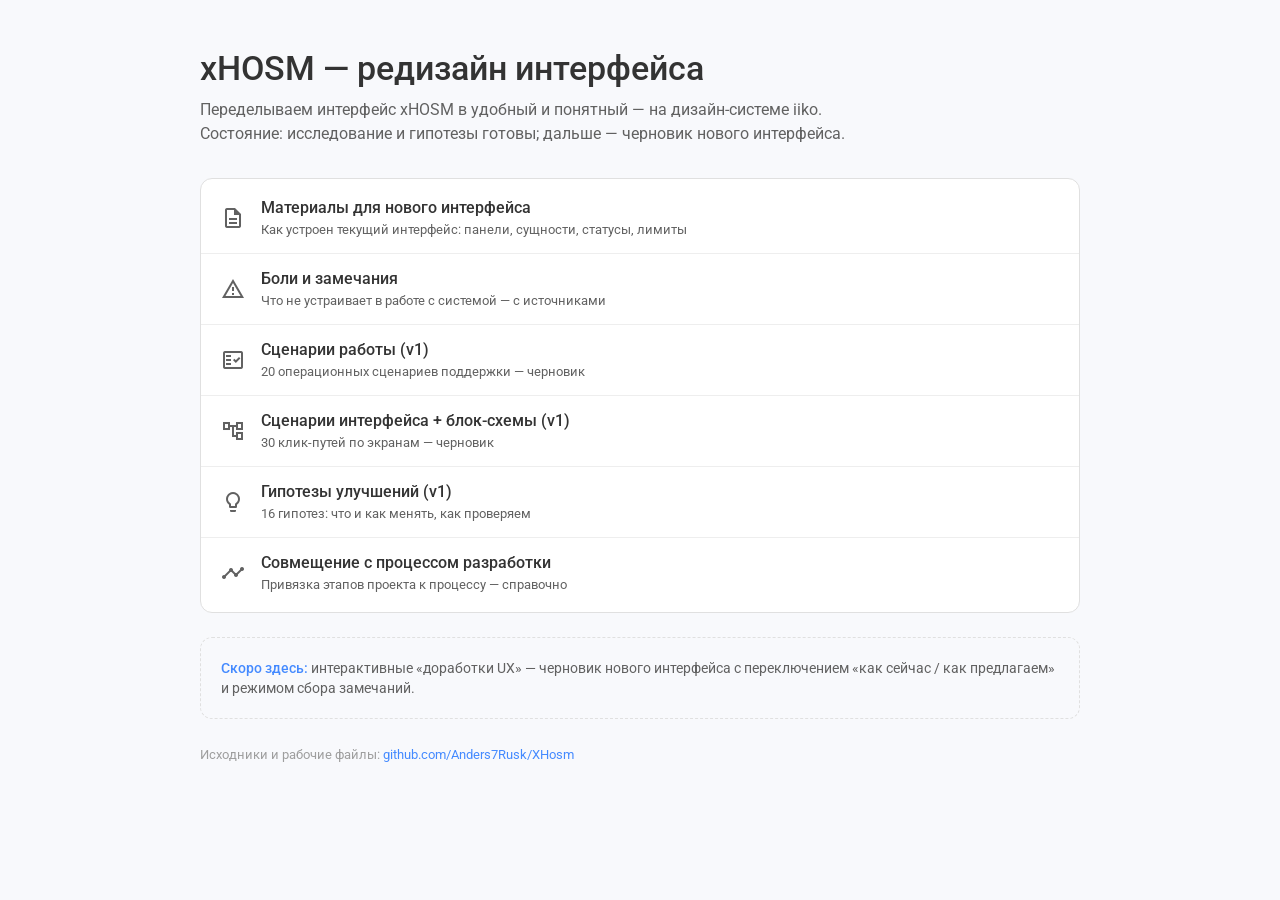
==== index.html @ f1202384 "Добавление: index.html" ====
<!DOCTYPE html>
<html lang="ru">
<head>
<meta charset="UTF-8">
<meta name="viewport" content="width=device-width, initial-scale=1.0">
<title>xHOSM — редизайн интерфейса</title>
<link rel="stylesheet" href="https://anders7rusk.github.io/iiko-ds-web/tokens.css">
<link rel="stylesheet" href="https://anders7rusk.github.io/iiko-ds-web/styles.css">
<link rel="stylesheet" href="https://fonts.googleapis.com/css2?family=Roboto:wght@400;500&display=swap">
<link rel="stylesheet" href="https://fonts.googleapis.com/icon?family=Material+Icons+Outlined">
<style>
  /* страница-витрина: каркас */
  body { margin: 0; background: #F8F9FC; color: #333333; font-family: Roboto, 'Helvetica Neue', Arial, sans-serif; }
  .page { max-width: 880px; margin: 0 auto; padding: 48px 24px 64px; }
  h1 { font-size: 34px; line-height: 40px; font-weight: 500; margin: 0; }
  .lead { font-size: 16px; line-height: 24px; color: #616161; margin: 10px 0 32px; }
  .card { background: #FFFFFF; border: 1px solid #E0E0E0; border-radius: 12px; padding: 4px 0; margin-bottom: 24px; }
  .item { display: flex; align-items: center; gap: 16px; padding: 14px 20px; text-decoration: none; color: inherit; border-bottom: 1px solid #EEEEEE; }
  .item:last-child { border-bottom: none; }
  .item:hover { background: #F8F9FC; }
  .item .material-icons-outlined { color: #616161; flex-shrink: 0; }
  .item__title { font-size: 16px; line-height: 22px; font-weight: 500; }
  .item__sub { font-size: 13px; line-height: 18px; color: #616161; margin-top: 2px; }
  .soon { border: 1px dashed #E0E0E0; border-radius: 12px; padding: 20px; color: #616161; font-size: 14px; line-height: 20px; }
  .soon b { color: #448AFF; font-weight: 500; }
  .foot { margin-top: 28px; font-size: 13px; color: #9E9E9E; }
  .foot a { color: #448AFF; text-decoration: none; }
</style>
</head>
<body>
<div class="page">
  <h1>xHOSM — редизайн интерфейса</h1>
  <p class="lead">Переделываем интерфейс xHOSM в удобный и понятный — на дизайн-системе iiko.<br>
  Состояние: исследование и гипотезы готовы; дальше — черновик нового интерфейса.</p>

  <div class="card">
    <a class="item" href="xHOSM_материалы_для_нового_интерфейса.pdf">
      <span class="material-icons-outlined">description</span>
      <span><div class="item__title">Материалы для нового интерфейса</div>
      <div class="item__sub">Как устроен текущий интерфейс: панели, сущности, статусы, лимиты</div></span>
    </a>
    <a class="item" href="xHOSM_боли_и_замечания.pdf">
      <span class="material-icons-outlined">report_problem</span>
      <span><div class="item__title">Боли и замечания</div>
      <div class="item__sub">Что не устраивает в работе с системой — с источниками</div></span>
    </a>
    <a class="item" href="xHOSM_сценарии_работы_v1.pdf">
      <span class="material-icons-outlined">fact_check</span>
      <span><div class="item__title">Сценарии работы (v1)</div>
      <div class="item__sub">20 операционных сценариев поддержки — черновик</div></span>
    </a>
    <a class="item" href="xHOSM_сценарии_интерфейса_v1.pdf">
      <span class="material-icons-outlined">account_tree</span>
      <span><div class="item__title">Сценарии интерфейса + блок-схемы (v1)</div>
      <div class="item__sub">30 клик-путей по экранам — черновик</div></span>
    </a>
    <a class="item" href="xHOSM_гипотезы_улучшений_v1.pdf">
      <span class="material-icons-outlined">lightbulb</span>
      <span><div class="item__title">Гипотезы улучшений (v1)</div>
      <div class="item__sub">16 гипотез: что и как менять, как проверяем</div></span>
    </a>
    <a class="item" href="xHOSM_совмещение_с_процессом_v1.pdf">
      <span class="material-icons-outlined">timeline</span>
      <span><div class="item__title">Совмещение с процессом разработки</div>
      <div class="item__sub">Привязка этапов проекта к процессу — справочно</div></span>
    </a>
  </div>

  <div class="soon">
    <b>Скоро здесь:</b> интерактивные «доработки UX» — черновик нового интерфейса
    с переключением «как сейчас / как предлагаем» и режимом сбора замечаний.
  </div>

  <div class="foot">Исходники и рабочие файлы: <a href="https://github.com/Anders7Rusk/XHosm">github.com/Anders7Rusk/XHosm</a></div>
</div>
</body>
</html>
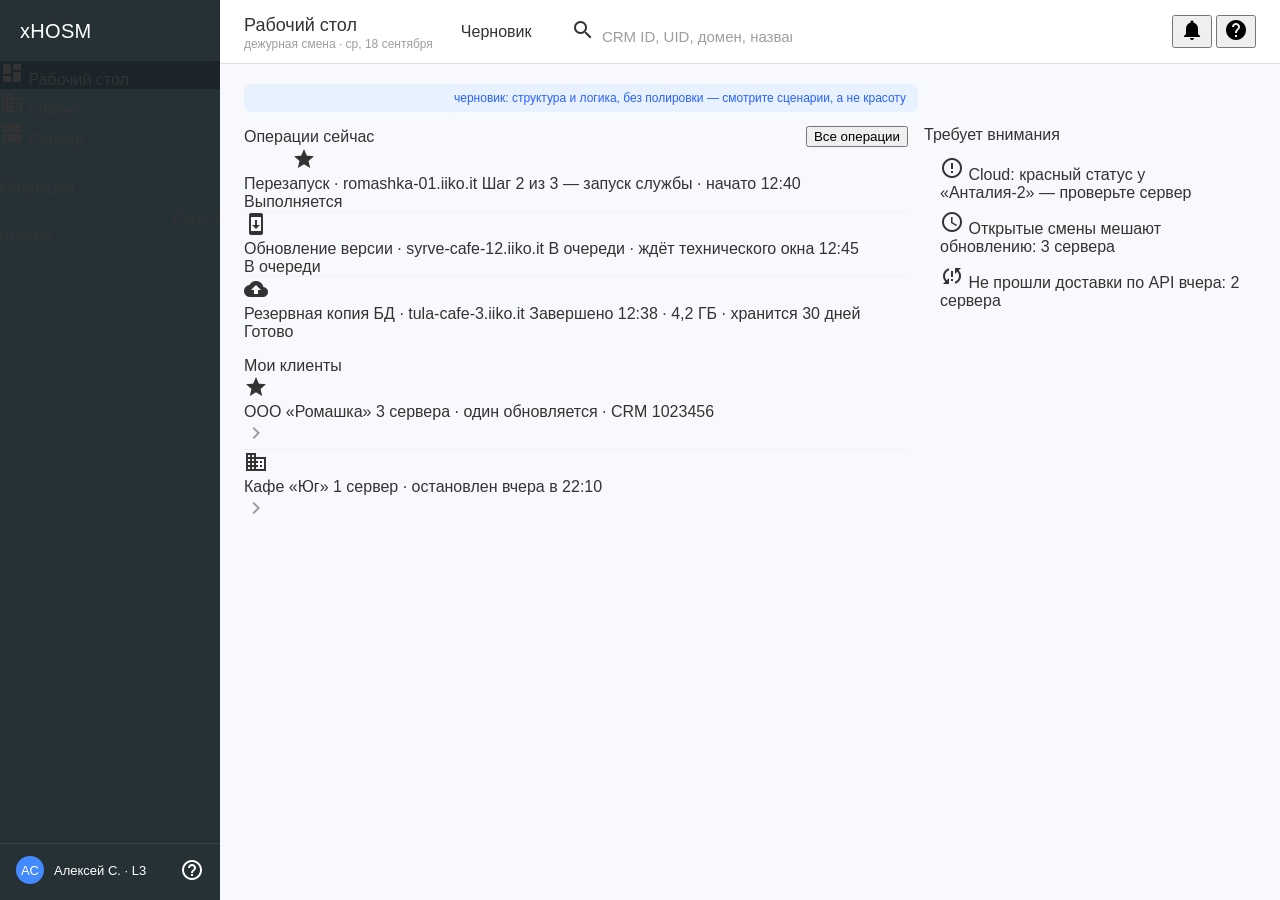
==== commit c58dedbc: "Обновление: index.html" ====
--- a/index.html
+++ b/index.html
@@ -3,75 +3,622 @@
 <head>
 <meta charset="UTF-8">
 <meta name="viewport" content="width=device-width, initial-scale=1.0">
-<title>xHOSM — редизайн интерфейса</title>
-<link rel="stylesheet" href="https://anders7rusk.github.io/iiko-ds-web/tokens.css">
-<link rel="stylesheet" href="https://anders7rusk.github.io/iiko-ds-web/styles.css">
-<link rel="stylesheet" href="https://fonts.googleapis.com/css2?family=Roboto:wght@400;500&display=swap">
+<title>xHOSM — новый интерфейс (черновик)</title>
+<!--
+  ЧЕРНОВИК НОВОГО ИНТЕРФЕЙСА xHOSM — структура «Клиент и сервер».
+  Интерфейс собирается только из компонентов ДС (классы ds-*, токены --ds-*).
+  Подключение ДС — ОТНОСИТЕЛЬНЫЙ путь ../iiko-ds-web/ (ДС из организации):
+  файл должен лежать рядом с клоном iiko-ds-web (например, в общей папке DS
+  рядом с iiko-ds-web, iiko-ds-mobile, iiko-ds-prototypes).
+  Свои классы — только обвязка раскладки (rail/topbar/grid/DLG).
+
+  Что внутри (черновик, без полировки):
+  1. Рабочий стол смены: очередь операций + «требует внимания» + мои клиенты
+  2. Карточка клиента: лицензии, серверы, последние операции
+  3. Карточка сервера: доказательный статус, метрики, вкладки, диалог «Перезапуск»
+-->
+<link rel="stylesheet" href="../iiko-ds-web/font.css">
+<link rel="stylesheet" href="../iiko-ds-web/tokens.css">
+<link rel="stylesheet" href="../iiko-ds-web/styles.css">
+<link rel="stylesheet" href="../iiko-ds-web/components/index.css">
+<link rel="stylesheet" href="https://fonts.googleapis.com/icon?family=Material+Icons">
 <link rel="stylesheet" href="https://fonts.googleapis.com/icon?family=Material+Icons+Outlined">
 <style>
-  /* страница-витрина: каркас */
-  body { margin: 0; background: #F8F9FC; color: #333333; font-family: Roboto, 'Helvetica Neue', Arial, sans-serif; }
-  .page { max-width: 880px; margin: 0 auto; padding: 48px 24px 64px; }
-  h1 { font-size: 34px; line-height: 40px; font-weight: 500; margin: 0; }
-  .lead { font-size: 16px; line-height: 24px; color: #616161; margin: 10px 0 32px; }
-  .card { background: #FFFFFF; border: 1px solid #E0E0E0; border-radius: 12px; padding: 4px 0; margin-bottom: 24px; }
-  .item { display: flex; align-items: center; gap: 16px; padding: 14px 20px; text-decoration: none; color: inherit; border-bottom: 1px solid #EEEEEE; }
-  .item:last-child { border-bottom: none; }
-  .item:hover { background: #F8F9FC; }
-  .item .material-icons-outlined { color: #616161; flex-shrink: 0; }
-  .item__title { font-size: 16px; line-height: 22px; font-weight: 500; }
-  .item__sub { font-size: 13px; line-height: 18px; color: #616161; margin-top: 2px; }
-  .soon { border: 1px dashed #E0E0E0; border-radius: 12px; padding: 20px; color: #616161; font-size: 14px; line-height: 20px; }
-  .soon b { color: #448AFF; font-weight: 500; }
-  .foot { margin-top: 28px; font-size: 13px; color: #9E9E9E; }
-  .foot a { color: #448AFF; text-decoration: none; }
+/* ===== обвязка раскладки (не компоненты) ===== */
+* { box-sizing: border-box; }
+body { margin: 0; background: #F8F9FC; color: #333333; font-family: Roboto, 'Helvetica Neue', Arial, sans-serif; }
+.app { display: flex; min-height: 100vh; }
+
+/* рельса навигации */
+.rail { width: 220px; flex-shrink: 0; background: #263136; display: flex; flex-direction: column; padding: 12px 0 16px; }
+.rail__brand { color: #FFFFFF; font-size: 20px; font-weight: 500; padding: 8px 20px 18px; letter-spacing: .3px; }
+.rail__items { display: flex; flex-direction: column; gap: 2px; }
+.rail .ds-sidenav-control { cursor: pointer; }
+.rail .ds-sidenav-control--expanded { background: transparent; }
+.rail__item--active.ds-sidenav-control--expanded { background: #1B2429; }
+.rail__bottom { margin-top: auto; padding: 12px 16px 0; border-top: 1px solid #3A464C; display: flex; align-items: center; gap: 10px; color: #FFFFFF; font-size: 13px; }
+.rail__avatar { width: 28px; height: 28px; border-radius: 50%; background: #448AFF; color: #FFF; display: flex; align-items: center; justify-content: center; font-size: 13px; }
+
+/* верхняя панель */
+.main { flex: 1; min-width: 0; display: flex; flex-direction: column; }
+.topbar { height: 64px; background: #FFFFFF; border-bottom: 1px solid #E0E0E0; display: flex; align-items: center; gap: 16px; padding: 0 24px; }
+.topbar__title { font-size: 18px; font-weight: 500; line-height: 24px; }
+.topbar__sub { font-size: 12px; color: #9E9E9E; }
+.topbar__search { flex: 1; max-width: 520px; margin-left: 24px; }
+.topbar__search .ds-search { width: 100%; }
+.topbar__search input { border: none; outline: none; background: transparent; flex: 1; font: inherit; font-size: 15px; color: #333333; }
+.topbar__search input::placeholder { color: #9E9E9E; }
+.topbar__right { margin-left: auto; display: flex; align-items: center; gap: 4px; }
+.chip-draft { margin-left: 12px; }
+
+/* контент */
+.content { padding: 20px 24px 40px; max-width: 1280px; width: 100%; }
+.view { display: none; }
+.view--active { display: block; }
+.grid-2 { display: grid; grid-template-columns: 2fr 1fr; gap: 16px; align-items: start; }
+.grid-2b { display: grid; grid-template-columns: 1fr 1fr; gap: 16px; align-items: start; }
+.col { display: flex; flex-direction: column; gap: 16px; }
+
+/* шапка экрана */
+.head { display: flex; align-items: flex-start; gap: 12px; margin-bottom: 16px; }
+.head__titles { display: flex; flex-direction: column; gap: 2px; }
+.head h1 { margin: 0; font-size: 24px; line-height: 30px; font-weight: 500; display: flex; align-items: center; gap: 10px; }
+.head__sub { font-size: 13px; color: #616161; }
+.head__actions { margin-left: auto; }
+
+/* карточки-списки */
+.stack { display: flex; flex-direction: column; }
+.stack .ds-list-item { border-bottom: 1px solid #F0F1F5; }
+.stack .ds-list-item:last-child { border-bottom: none; }
+.ds-list-item { cursor: default; }
+.ds-list-item--link { cursor: pointer; }
+
+/* мини-сетка параметров */
+.kv { display: grid; grid-template-columns: 160px 1fr auto; gap: 8px 12px; padding: 4px 16px 12px; align-items: center; font-size: 14px; }
+.kv__k { color: #616161; }
+.kv__v { color: #333333; font-weight: 500; }
+.kv__v--mono { font-family: 'Roboto Mono', Consolas, monospace; font-weight: 400; letter-spacing: .3px; }
+
+/* таблица серверов */
+.tbl { width: 100%; }
+.tbl .ds-table-header-row, .tbl .ds-table-content-row { display: flex; align-items: center; }
+.tbl .ds-table-header-cell, .tbl .ds-table-content-cell { padding: 10px 8px; font-size: 13px; }
+.c-domain { flex: 2.2; } .c-status { flex: 1.3; } .c-ver { flex: 1.1; } .c-mem { flex: .8; } .c-act { flex: .9; text-align: right; }
+.row-link { cursor: pointer; }
+.row-link:hover .ds-table-content-cell { background: #F8F9FC; }
+
+/* метрики */
+.metrics { display: grid; grid-template-columns: repeat(3, 1fr); gap: 12px; margin: 16px 0; }
+.metric { background: #FFFFFF; border: 1px solid #E0E0E0; border-radius: 12px; padding: 12px 16px; }
+.metric__label { font-size: 12px; color: #616161; margin-bottom: 4px; }
+.metric__value { font-size: 18px; font-weight: 500; }
+.metric__hint { font-size: 12px; color: #9E9E9E; margin-top: 2px; }
+
+/* статус-строка (доказательный статус) */
+.proof { display: flex; align-items: center; gap: 10px; padding: 4px 16px 0; }
+.proof__path { font-size: 13px; color: #616161; }
+.proof__history { padding: 8px 16px 12px; font-size: 12px; color: #9E9E9E; }
+
+/* вкладки-контент */
+.tabs-body { padding: 4px 0 0; }
+.tabs-body > div { display: none; }
+.tabs-body > .tab-on { display: block; }
+
+/* быстрые действия */
+.quick { display: flex; gap: 8px; flex-wrap: wrap; padding: 12px 16px 16px; }
+
+/* логи */
+.logs { background: #1B2429; border-radius: 8px; padding: 12px 16px; font-family: 'Roboto Mono', Consolas, monospace; font-size: 12px; line-height: 20px; color: #C9D3DA; margin: 0 16px 12px; }
+.logs .err { color: #FF8A80; }
+.logs .warn { color: #FFD180; }
+.logs-search { padding: 12px 16px 8px; }
+.logs-search .ds-search { width: 320px; }
+
+/* диалог */
+.dlg-wrap { position: fixed; inset: 0; display: none; align-items: center; justify-content: center; background: rgba(33,33,33,.4); z-index: 50; }
+.dlg-wrap--open { display: flex; }
+.dlg { width: 560px; background: #FFFFFF; border-radius: 12px; box-shadow: 0 8px 32px rgba(0,0,0,.24); overflow: hidden; }
+.dlg .ds-dialog-header { padding: 20px 24px 8px; }
+.dlg .ds-dialog-header h2 { margin: 0; font-size: 18px; font-weight: 500; }
+.dlg .ds-dialog-content { padding: 8px 24px 16px; font-size: 14px; color: #333333; }
+.dlg .ds-dialog-footer { padding: 12px 24px 20px; display: flex; justify-content: flex-end; }
+.dlg__stepper { margin: 14px 0 10px; }
+.dlg__note { font-size: 13px; color: #616161; margin-top: 10px; }
+
+/* снекбар */
+.snack-wrap { position: fixed; left: 50%; bottom: 28px; transform: translateX(-50%); z-index: 60; display: none; }
+.snack-wrap--visible { display: block; }
+
+/* черновая пометка на экранах */
+.draft-band { background: #E8F1FF; color: #2962FF; border-radius: 8px; font-size: 12px; padding: 6px 12px; display: inline-flex; align-items: center; gap: 6px; margin-bottom: 14px; }
 </style>
 </head>
 <body>
-<div class="page">
-  <h1>xHOSM — редизайн интерфейса</h1>
-  <p class="lead">Переделываем интерфейс xHOSM в удобный и понятный — на дизайн-системе iiko.<br>
-  Состояние: исследование и гипотезы готовы; дальше — черновик нового интерфейса.</p>
-
-  <div class="card">
-    <a class="item" href="xHOSM_материалы_для_нового_интерфейса.pdf">
-      <span class="material-icons-outlined">description</span>
-      <span><div class="item__title">Материалы для нового интерфейса</div>
-      <div class="item__sub">Как устроен текущий интерфейс: панели, сущности, статусы, лимиты</div></span>
-    </a>
-    <a class="item" href="xHOSM_боли_и_замечания.pdf">
-      <span class="material-icons-outlined">report_problem</span>
-      <span><div class="item__title">Боли и замечания</div>
-      <div class="item__sub">Что не устраивает в работе с системой — с источниками</div></span>
-    </a>
-    <a class="item" href="xHOSM_сценарии_работы_v1.pdf">
-      <span class="material-icons-outlined">fact_check</span>
-      <span><div class="item__title">Сценарии работы (v1)</div>
-      <div class="item__sub">20 операционных сценариев поддержки — черновик</div></span>
-    </a>
-    <a class="item" href="xHOSM_сценарии_интерфейса_v1.pdf">
-      <span class="material-icons-outlined">account_tree</span>
-      <span><div class="item__title">Сценарии интерфейса + блок-схемы (v1)</div>
-      <div class="item__sub">30 клик-путей по экранам — черновик</div></span>
-    </a>
-    <a class="item" href="xHOSM_гипотезы_улучшений_v1.pdf">
-      <span class="material-icons-outlined">lightbulb</span>
-      <span><div class="item__title">Гипотезы улучшений (v1)</div>
-      <div class="item__sub">16 гипотез: что и как менять, как проверяем</div></span>
-    </a>
-    <a class="item" href="xHOSM_совмещение_с_процессом_v1.pdf">
-      <span class="material-icons-outlined">timeline</span>
-      <span><div class="item__title">Совмещение с процессом разработки</div>
-      <div class="item__sub">Привязка этапов проекта к процессу — справочно</div></span>
-    </a>
+<div class="app">
+
+  <!-- ============ РЕЛЬСА ============ -->
+  <nav class="rail" aria-label="Разделы">
+    <div class="rail__brand">xHOSM</div>
+    <div class="rail__items">
+      <div class="ds-sidenav-control ds-sidenav-control--expanded rail__item rail__item--active js-nav" data-view="desk">
+        <span class="ds-sidenav-control__icon material-icons" aria-hidden="true">dashboard</span>
+        <span class="ds-sidenav-control__label">Рабочий стол</span>
+      </div>
+      <div class="ds-sidenav-control ds-sidenav-control--expanded rail__item" data-view="client">
+        <span class="ds-sidenav-control__icon material-icons" aria-hidden="true">business</span>
+        <span class="ds-sidenav-control__label">Клиент</span>
+      </div>
+      <div class="ds-sidenav-control ds-sidenav-control--expanded rail__item" data-view="server">
+        <span class="ds-sidenav-control__icon material-icons" aria-hidden="true">dns</span>
+        <span class="ds-sidenav-control__label">Сервер</span>
+      </div>
+      <div class="ds-sidenav-control ds-sidenav-control--expanded rail__item">
+        <span class="ds-sidenav-control__icon material-icons" aria-hidden="true">pending_actions</span>
+        <span class="ds-sidenav-control__label">Операции</span>
+      </div>
+      <div class="ds-sidenav-control ds-sidenav-control--expanded rail__item">
+        <span class="ds-sidenav-control__icon material-icons" aria-hidden="true">article</span>
+        <span class="ds-sidenav-control__label">Логи и отчёты</span>
+      </div>
+    </div>
+    <div class="rail__bottom">
+      <span class="rail__avatar">АС</span>
+      <span>Алексей С. · L3</span>
+      <span class="material-icons" style="margin-left:auto" aria-hidden="true">help_outline</span>
+    </div>
+  </nav>
+
+  <div class="main">
+    <!-- ============ ВЕРХНЯЯ ПАНЕЛЬ ============ -->
+    <header class="topbar">
+      <div>
+        <div class="topbar__title" id="pageTitle">Рабочий стол</div>
+        <div class="topbar__sub" id="pageSub">дежурная смена · ср, 18 сентября</div>
+      </div>
+      <span class="ds-status ds-status--accent ds-status--text chip-draft"><span class="ds-status__label">Черновик</span></span>
+      <div class="topbar__search">
+        <div class="ds-search">
+          <span class="ds-search__icon material-icons" aria-hidden="true">search</span>
+          <input type="text" placeholder="CRM ID, UID, домен, название клиента…" aria-label="Поиск по всему">
+        </div>
+      </div>
+      <div class="topbar__right">
+        <button class="ds-btn-icon ds-btn-icon--m ds-btn-icon--neutral ds-btn-icon--text" type="button" aria-label="Уведомления">
+          <span class="ds-btn-icon__icon material-icons" aria-hidden="true">notifications</span>
+        </button>
+        <button class="ds-btn-icon ds-btn-icon--m ds-btn-icon--neutral ds-btn-icon--text" type="button" aria-label="Справка">
+          <span class="ds-btn-icon__icon material-icons" aria-hidden="true">help</span>
+        </button>
+      </div>
+    </header>
+
+    <div class="content">
+
+      <!-- ================== ВИД 1: РАБОЧИЙ СТОЛ ================== -->
+      <section class="view view--active" id="view-desk">
+        <span class="draft-band"><span class="material-icons" style="font-size:16px" aria-hidden="true">construction</span> черновик: структура и логика, без полировки — смотрите сценарии, а не красоту</span>
+        <div class="grid-2">
+          <div class="col">
+            <div class="ds-card ds-card--outlined">
+              <div class="ds-card__header" style="display:flex;align-items:center">
+                <span class="ds-card__title" style="flex:1">Операции сейчас</span>
+                <button class="ds-btn ds-btn--s ds-btn--neutral ds-btn--text" type="button"><span class="ds-btn__label">Все операции</span></button>
+              </div>
+              <div class="ds-card__divider"></div>
+              <div class="ds-card__content stack" style="padding:0">
+                <div class="ds-list-item">
+                  <span class="ds-list-item__icon material-icons" aria-hidden="true">restart_alt</span>
+                  <div class="ds-list-item__content" style="flex:1">
+                    <span class="ds-list-item__label">Перезапуск · romashka-01.iiko.it</span>
+                    <span class="ds-list-item__label-down">Шаг 2 из 3 — запуск службы · начато 12:40</span>
+                  </div>
+                  <span class="ds-list-item__element-right"><span class="ds-status ds-status--warning ds-status--filled"><span class="ds-status__label">Выполняется</span></span></span>
+                </div>
+                <div class="ds-list-item">
+                  <span class="ds-list-item__icon material-icons" aria-hidden="true">system_update</span>
+                  <div class="ds-list-item__content" style="flex:1">
+                    <span class="ds-list-item__label">Обновление версии · syrve-cafe-12.iiko.it</span>
+                    <span class="ds-list-item__label-down">В очереди · ждёт технического окна 12:45</span>
+                  </div>
+                  <span class="ds-list-item__element-right"><span class="ds-status ds-status--neutral ds-status--filled"><span class="ds-status__label">В очереди</span></span></span>
+                </div>
+                <div class="ds-list-item">
+                  <span class="ds-list-item__icon material-icons" aria-hidden="true">backup</span>
+                  <div class="ds-list-item__content" style="flex:1">
+                    <span class="ds-list-item__label">Резервная копия БД · tula-cafe-3.iiko.it</span>
+                    <span class="ds-list-item__label-down">Завершено 12:38 · 4,2 ГБ · хранится 30 дней</span>
+                  </div>
+                  <span class="ds-list-item__element-right"><span class="ds-status ds-status--positive ds-status--filled"><span class="ds-status__label">Готово</span></span></span>
+                </div>
+              </div>
+            </div>
+
+            <div class="ds-card ds-card--outlined">
+              <div class="ds-card__header"><span class="ds-card__title">Мои клиенты</span></div>
+              <div class="ds-card__divider"></div>
+              <div class="ds-card__content stack" style="padding:0">
+                <div class="ds-list-item ds-list-item--link js-nav" data-view="client">
+                  <span class="ds-list-item__icon material-icons" aria-hidden="true">star</span>
+                  <div class="ds-list-item__content" style="flex:1">
+                    <span class="ds-list-item__label">ООО «Ромашка»</span>
+                    <span class="ds-list-item__label-down">3 сервера · один обновляется · CRM 1023456</span>
+                  </div>
+                  <span class="ds-list-item__element-right material-icons" aria-hidden="true" style="color:#9E9E9E">chevron_right</span>
+                </div>
+                <div class="ds-list-item ds-list-item--link">
+                  <span class="ds-list-item__icon material-icons" aria-hidden="true">business</span>
+                  <div class="ds-list-item__content" style="flex:1">
+                    <span class="ds-list-item__label">Кафе «Юг»</span>
+                    <span class="ds-list-item__label-down">1 сервер · остановлен вчера в 22:10</span>
+                  </div>
+                  <span class="ds-list-item__element-right material-icons" aria-hidden="true" style="color:#9E9E9E">chevron_right</span>
+                </div>
+              </div>
+            </div>
+          </div>
+
+          <div class="col">
+            <div class="ds-card ds-card--outlined">
+              <div class="ds-card__header"><span class="ds-card__title">Требует внимания</span></div>
+              <div class="ds-card__content" style="padding:12px 16px;display:flex;flex-direction:column;gap:8px">
+                <div class="ds-banner ds-banner--negative ds-banner--horizontal">
+                  <span class="ds-banner__icon material-icons" aria-hidden="true">error_outline</span>
+                  <span class="ds-banner__text">Cloud: красный статус у «Анталия-2» — проверьте сервер</span>
+                </div>
+                <div class="ds-banner ds-banner--warning ds-banner--horizontal">
+                  <span class="ds-banner__icon material-icons" aria-hidden="true">schedule</span>
+                  <span class="ds-banner__text">Открытые смены мешают обновлению: 3 сервера</span>
+                </div>
+                <div class="ds-banner ds-banner--neutral ds-banner--horizontal">
+                  <span class="ds-banner__icon material-icons" aria-hidden="true">sync_problem</span>
+                  <span class="ds-banner__text">Не прошли доставки по API вчера: 2 сервера</span>
+                </div>
+              </div>
+            </div>
+          </div>
+        </div>
+      </section>
+
+      <!-- ================== ВИД 2: КЛИЕНТ ================== -->
+      <section class="view" id="view-client">
+        <div class="head">
+          <button class="ds-btn-icon ds-btn-icon--m ds-btn-icon--neutral ds-btn-icon--text js-nav" data-view="desk" type="button" aria-label="Назад">
+            <span class="ds-btn-icon__icon material-icons" aria-hidden="true">arrow_back</span>
+          </button>
+          <div class="head__titles">
+            <h1>ООО «Ромашка» <span class="ds-status ds-status--positive ds-status--filled"><span class="ds-status__label">Контракт активен</span></span></h1>
+            <span class="head__sub">CRM 1023456 · Дилер: Юг-Сервис · Бренд: iikoRMS</span>
+          </div>
+          <div class="head__actions">
+            <div class="ds-btn-group ds-btn-group--horizontal">
+              <button class="ds-btn ds-btn--m ds-btn--neutral ds-btn--outlined" type="button">
+                <span class="ds-btn__icon material-icons" aria-hidden="true">open_in_new</span>
+                <span class="ds-btn__label">Открыть в CRM</span>
+              </button>
+              <button class="ds-btn ds-btn--m ds-btn--accent ds-btn--filled" type="button">
+                <span class="ds-btn__icon material-icons" aria-hidden="true">add</span>
+                <span class="ds-btn__label">Создать сервер</span>
+              </button>
+            </div>
+          </div>
+        </div>
+
+        <div class="grid-2">
+          <div class="col">
+            <div class="ds-card ds-card--outlined">
+              <div class="ds-card__header"><span class="ds-card__title">Лицензии и доступы</span></div>
+              <div class="ds-card__divider"></div>
+              <div class="kv">
+                <span class="kv__k">UID</span>
+                <span class="kv__v kv__v--mono">123-456-789-000</span>
+                <button class="ds-btn ds-btn--s ds-btn--neutral ds-btn--text" type="button"><span class="ds-btn__label">Показать</span></button>
+                <span class="kv__k">iikoUser</span>
+                <span class="kv__v kv__v--mono">ivanov_user</span>
+                <button class="ds-btn ds-btn--s ds-btn--neutral ds-btn--text" type="button"><span class="ds-btn__label">Показать</span></button>
+                <span class="kv__k">Версия по умолчанию</span>
+                <span class="kv__v">v9.2.8035.0</span>
+                <button class="ds-btn ds-btn--s ds-btn--neutral ds-btn--text" type="button"><span class="ds-btn__label">Изменить</span></button>
+                <span class="kv__k">Память / период</span>
+                <span class="kv__v">4 ГБ · 180 дней</span>
+                <span></span>
+              </div>
+            </div>
+
+            <div class="ds-card ds-card--outlined">
+              <div class="ds-card__header"><span class="ds-card__title">Серверы (3)</span></div>
+              <div class="ds-card__divider"></div>
+              <div class="tbl ds-table" role="table" aria-label="Серверы клиента">
+                <div class="ds-table-header-row" role="row">
+                  <div class="ds-table-header-cell c-domain" role="columnheader"><span class="ds-table-header-cell__label">Домен</span></div>
+                  <div class="ds-table-header-cell c-status" role="columnheader"><span class="ds-table-header-cell__label">Статус</span></div>
+                  <div class="ds-table-header-cell c-ver" role="columnheader"><span class="ds-table-header-cell__label">Версия</span></div>
+                  <div class="ds-table-header-cell c-mem" role="columnheader"><span class="ds-table-header-cell__label">Память</span></div>
+                  <div class="ds-table-header-cell c-act" role="columnheader"></div>
+                </div>
+                <div class="ds-table-content-row row-link js-nav" data-view="server" role="row">
+                  <div class="ds-table-content-cell c-domain" role="cell">romashka-01.iiko.it</div>
+                  <div class="ds-table-content-cell c-status" role="cell"><span class="ds-status ds-status--positive ds-status--filled"><span class="ds-status__label">Работает</span></span></div>
+                  <div class="ds-table-content-cell c-ver" role="cell">v9.2.8035.0</div>
+                  <div class="ds-table-content-cell c-mem" role="cell">4 ГБ</div>
+                  <div class="ds-table-content-cell c-act" role="cell"><span class="material-icons" style="color:#9E9E9E" aria-hidden="true">chevron_right</span></div>
+                </div>
+                <div class="ds-table-content-row row-link" role="row">
+                  <div class="ds-table-content-cell c-domain" role="cell">romashka-office.iiko.it</div>
+                  <div class="ds-table-content-cell c-status" role="cell"><span class="ds-status ds-status--warning ds-status--filled"><span class="ds-status__label">Обновляется</span></span></div>
+                  <div class="ds-table-content-cell c-ver" role="cell">v9.1.7124.0</div>
+                  <div class="ds-table-content-cell c-mem" role="cell">2 ГБ</div>
+                  <div class="ds-table-content-cell c-act" role="cell"><span class="material-icons" style="color:#9E9E9E" aria-hidden="true">chevron_right</span></div>
+                </div>
+                <div class="ds-table-content-row row-link" role="row">
+                  <div class="ds-table-content-cell c-domain" role="cell">romashka-test.iiko.it</div>
+                  <div class="ds-table-content-cell c-status" role="cell"><span class="ds-status ds-status--neutral ds-status--filled"><span class="ds-status__label">Остановлен</span></span></div>
+                  <div class="ds-table-content-cell c-ver" role="cell">v9.1.7124.0</div>
+                  <div class="ds-table-content-cell c-mem" role="cell">1 ГБ</div>
+                  <div class="ds-table-content-cell c-act" role="cell"><span class="material-icons" style="color:#9E9E9E" aria-hidden="true">chevron_right</span></div>
+                </div>
+              </div>
+            </div>
+          </div>
+
+          <div class="col">
+            <div class="ds-card ds-card--outlined">
+              <div class="ds-card__header"><span class="ds-card__title">Последние операции</span></div>
+              <div class="ds-card__divider"></div>
+              <div class="ds-card__content stack" style="padding:0">
+                <div class="ds-list-item">
+                  <div class="ds-list-item__content" style="flex:1">
+                    <span class="ds-list-item__label">Перезапуск · romashka-01</span>
+                    <span class="ds-list-item__label-down">сегодня 12:40 · выполняется</span>
+                  </div>
+                  <span class="ds-list-item__element-right"><span class="ds-status ds-status--warning ds-status--text"><span class="ds-status__label">в работе</span></span></span>
+                </div>
+                <div class="ds-list-item">
+                  <div class="ds-list-item__content" style="flex:1">
+                    <span class="ds-list-item__label">Обновление · romashka-office</span>
+                    <span class="ds-list-item__label-down">сегодня 11:05 · успешно</span>
+                  </div>
+                  <span class="ds-list-item__element-right"><span class="ds-status ds-status--positive ds-status--text"><span class="ds-status__label">ок</span></span></span>
+                </div>
+                <div class="ds-list-item">
+                  <div class="ds-list-item__content" style="flex:1">
+                    <span class="ds-list-item__label">Бэкап БД · romashka-01</span>
+                    <span class="ds-list-item__label-down">сегодня 12:38 · 4,2 ГБ</span>
+                  </div>
+                  <span class="ds-list-item__element-right"><span class="ds-status ds-status--positive ds-status--text"><span class="ds-status__label">ок</span></span></span>
+                </div>
+              </div>
+            </div>
+          </div>
+        </div>
+      </section>
+
+      <!-- ================== ВИД 3: СЕРВЕР ================== -->
+      <section class="view" id="view-server">
+        <div class="head">
+          <button class="ds-btn-icon ds-btn-icon--m ds-btn-icon--neutral ds-btn-icon--text js-nav" data-view="client" type="button" aria-label="Назад">
+            <span class="ds-btn-icon__icon material-icons" aria-hidden="true">arrow_back</span>
+          </button>
+          <div class="head__titles">
+            <h1>romashka-01.iiko.it <span class="ds-status ds-status--positive ds-status--filled"><span class="ds-status__label">Работает</span></span></h1>
+            <span class="head__sub">ООО «Ромашка» · v9.2.8035.0 · кластер RU-1 · 4 ГБ · период 180 дней</span>
+          </div>
+          <div class="head__actions">
+            <div class="ds-btn-group ds-btn-group--horizontal">
+              <button class="ds-btn ds-btn--m ds-btn--neutral ds-btn--outlined" type="button">
+                <span class="ds-btn__icon material-icons" aria-hidden="true">stop</span>
+                <span class="ds-btn__label">Остановить</span>
+              </button>
+              <button class="ds-btn ds-btn--m ds-btn--accent ds-btn--filled" type="button" id="btnRestart">
+                <span class="ds-btn__icon material-icons" aria-hidden="true">restart_alt</span>
+                <span class="ds-btn__label">Перезапуск</span>
+              </button>
+            </div>
+          </div>
+        </div>
+
+        <div class="ds-card ds-card--outlined" style="margin-bottom:16px">
+          <div class="ds-card__header"><span class="ds-card__title">Статус</span></div>
+          <div class="ds-card__divider"></div>
+          <div class="ds-card__content" style="padding:0">
+            <div class="proof">
+              <span class="ds-status ds-status--positive ds-status--filled"><span class="ds-status__label">Работает</span></span>
+              <span class="proof__path">Проверено агентом сервера · 12 секунд назад · источники совпадают (мониторинг Cloud)</span>
+              <button class="ds-btn ds-btn--s ds-btn--neutral ds-btn--text" type="button" style="margin-left:auto"><span class="ds-btn__label">Перепроверить</span></button>
+            </div>
+            <div class="proof__history">Последняя смена статуса: сегодня 12:40 — «Авто» → «Остановлен» (был автоперезапуск службы). Открытых смен: 0.</div>
+          </div>
+        </div>
+
+        <div class="metrics">
+          <div class="metric">
+            <div class="metric__label">Память RMS</div>
+            <div class="metric__value">2,1 / 4 ГБ</div>
+            <div class="metric__hint">лимит по контракту: 4 ГБ</div>
+          </div>
+          <div class="metric">
+            <div class="metric__label">База данных</div>
+            <div class="metric__value">12,4 ГБ</div>
+            <div class="metric__hint">бэкап сегодня 12:38</div>
+          </div>
+          <div class="metric">
+            <div class="metric__label">Период хранения</div>
+            <div class="metric__value">180 дней</div>
+            <div class="metric__hint">архив: 3 записи</div>
+          </div>
+        </div>
+
+        <div class="ds-tabs" role="tablist" aria-label="Разделы сервера">
+          <button class="ds-tab ds-tab--active" type="button" role="tab" aria-selected="true" data-tab="over">Обзор</button>
+          <button class="ds-tab" type="button" role="tab" aria-selected="false" data-tab="svc">Служба</button>
+          <button class="ds-tab" type="button" role="tab" aria-selected="false" data-tab="logs">Логи</button>
+          <button class="ds-tab" type="button" role="tab" aria-selected="false" data-tab="hist">История</button>
+        </div>
+
+        <div class="tabs-body" style="margin-top:16px">
+          <div class="tab-on" id="tab-over">
+            <div class="ds-card ds-card--outlined">
+              <div class="ds-card__header"><span class="ds-card__title">Быстрые действия</span></div>
+              <div class="quick">
+                <button class="ds-btn ds-btn--m ds-btn--neutral ds-btn--outlined" type="button"><span class="ds-btn__icon material-icons" aria-hidden="true">restart_alt</span><span class="ds-btn__label">Перезапустить</span></button>
+                <button class="ds-btn ds-btn--m ds-btn--neutral ds-btn--outlined" type="button"><span class="ds-btn__icon material-icons" aria-hidden="true">backup</span><span class="ds-btn__label">Сделать бэкап</span></button>
+                <button class="ds-btn ds-btn--m ds-btn--neutral ds-btn--outlined" type="button"><span class="ds-btn__icon material-icons" aria-hidden="true">article</span><span class="ds-btn__label">Открыть логи</span></button>
+                <button class="ds-btn ds-btn--m ds-btn--neutral ds-btn--outlined" type="button"><span class="ds-btn__icon material-icons" aria-hidden="true">system_update</span><span class="ds-btn__label">Сменить версию</span></button>
+              </div>
+            </div>
+          </div>
+
+          <div id="tab-svc">
+            <div class="ds-card ds-card--outlined">
+              <div class="ds-card__header"><span class="ds-card__title">Служба RMS</span></div>
+              <div class="ds-card__divider"></div>
+              <div class="kv">
+                <span class="kv__k">Состояние службы</span><span class="kv__v">RUNNING</span><span></span>
+                <span class="kv__k">Последний запуск</span><span class="kv__v">сегодня 12:41 (автоперезапуск)</span><span></span>
+                <span class="kv__k">Открытых смен</span><span class="kv__v">0</span><span class="kv__k">перед обновлением нужен 0</span>
+              </div>
+              <div style="padding:0 16px 12px">
+                <label class="ds-checkbox"><input class="ds-checkbox__input" type="checkbox"><span class="ds-checkbox__box material-icons" aria-hidden="true"></span><span class="ds-checkbox__label">Очистить unsaveddata при следующем запуске</span></label>
+              </div>
+            </div>
+          </div>
+
+          <div id="tab-logs">
+            <div class="ds-card ds-card--outlined">
+              <div class="ds-card__header" style="display:flex;align-items:center"><span class="ds-card__title" style="flex:1">Логи сервера</span>
+                <button class="ds-btn ds-btn--s ds-btn--neutral ds-btn--outlined" type="button"><span class="ds-btn__icon material-icons" aria-hidden="true">download</span><span class="ds-btn__label">Скачать архив</span></button>
+              </div>
+              <div class="logs-search">
+                <div class="ds-search ds-search--s">
+                  <span class="ds-search__icon material-icons" aria-hidden="true">search</span>
+                  <input type="text" placeholder="Поиск по логам: ERROR, сделка, доставка…" aria-label="Поиск по логам" style="border:none;outline:none;background:transparent;flex:1;font:inherit;font-size:13px">
+                </div>
+              </div>
+              <div class="logs">
+                <div>12:41:02 INFO  Служба запущена, версия 9.2.8035.0</div>
+                <div class="warn">12:41:07 WARN  Не удалось подключиться к серверу лицензий, повтор…</div>
+                <div>12:41:09 INFO  Лицензия подтверждена (UID 123-456-789-000)</div>
+                <div class="err">12:42:14 ERROR Обмен с iikoOffice: таймаут 30 c (order #4821)</div>
+                <div class="err">12:42:44 ERROR Обмен с iikoOffice: таймаут 30 c (order #4822)</div>
+              </div>
+            </div>
+          </div>
+
+          <div id="tab-hist">
+            <div class="ds-card ds-card--outlined">
+              <div class="ds-card__header"><span class="ds-card__title">История</span></div>
+              <div class="ds-card__divider"></div>
+              <div class="ds-card__content stack" style="padding:0">
+                <div class="ds-list-item">
+                  <span class="ds-list-item__icon material-icons" aria-hidden="true">restart_alt</span>
+                  <div class="ds-list-item__content" style="flex:1"><span class="ds-list-item__label">Автоперезапуск службы</span><span class="ds-list-item__label-down">сегодня 12:40 · код 0</span></div>
+                  <span class="ds-list-item__element-right"><span class="ds-status ds-status--positive ds-status--text"><span class="ds-status__label">успешно</span></span></span>
+                </div>
+                <div class="ds-list-item">
+                  <span class="ds-list-item__icon material-icons" aria-hidden="true">backup</span>
+                  <div class="ds-list-item__content" style="flex:1"><span class="ds-list-item__label">Бэкап базы</span><span class="ds-list-item__label-down">сегодня 12:38 · 4,2 ГБ</span></div>
+                  <span class="ds-list-item__element-right"><span class="ds-status ds-status--positive ds-status--text"><span class="ds-status__label">успешно</span></span></span>
+                </div>
+                <div class="ds-list-item">
+                  <span class="ds-list-item__icon material-icons" aria-hidden="true">system_update</span>
+                  <div class="ds-list-item__content" style="flex:1"><span class="ds-list-item__label">Обновление 9.1.7124.0 → 9.2.8035.0</span><span class="ds-list-item__label-down">вчера 23:10 · в тех.окно</span></div>
+                  <span class="ds-list-item__element-right"><span class="ds-status ds-status--positive ds-status--text"><span class="ds-status__label">успешно</span></span></span>
+                </div>
+              </div>
+            </div>
+          </div>
+        </div>
+      </section>
+
+    </div>
   </div>
-
-  <div class="soon">
-    <b>Скоро здесь:</b> интерактивные «доработки UX» — черновик нового интерфейса
-    с переключением «как сейчас / как предлагаем» и режимом сбора замечаний.
+</div>
+
+<!-- ============ ДИАЛОГ «ПЕРЕЗАПУСК» ============ -->
+<div class="dlg-wrap" id="dlgRestart" role="dialog" aria-modal="true" aria-label="Перезапуск сервера">
+  <div class="dlg">
+    <div class="ds-dialog-header">
+      <h2>Перезапуск · romashka-01.iiko.it</h2>
+    </div>
+    <div class="ds-dialog-content">
+      План операции:
+      <div class="dlg__stepper ds-stepper">
+        <button class="ds-step ds-step--selected" type="button"><span class="ds-step__num">1</span><span>Остановка</span></button>
+        <span class="ds-stepper__divider"></span>
+        <button class="ds-step" type="button"><span class="ds-step__num">2</span><span>Запуск</span></button>
+        <span class="ds-stepper__divider"></span>
+        <button class="ds-step" type="button"><span class="ds-step__num">3</span><span>Проверка</span></button>
+      </div>
+      <label class="ds-checkbox"><input class="ds-checkbox__input" type="checkbox" id="chkUnsaved"><span class="ds-checkbox__box material-icons" aria-hidden="true"></span><span class="ds-checkbox__label">Очистить unsaveddata перед запуском</span></label>
+      <div class="dlg__note">Займёт ≈ 2 минуты · тех.окно не требуется · прогресс будет виден в «Операции сейчас».</div>
+    </div>
+    <div class="ds-dialog-footer">
+      <div class="ds-btn-group ds-btn-group--horizontal ds-btn-group--margins">
+        <button class="ds-btn ds-btn--m ds-btn--neutral ds-btn--outlined" type="button" id="btnCancel">Отмена</button>
+        <button class="ds-btn ds-btn--m ds-btn--accent ds-btn--filled" type="button" id="btnRun">Запустить</button>
+      </div>
+    </div>
   </div>
-
-  <div class="foot">Исходники и рабочие файлы: <a href="https://github.com/Anders7Rusk/XHosm">github.com/Anders7Rusk/XHosm</a></div>
 </div>
+
+<!-- ============ СНЕКБАР ============ -->
+<div class="snack-wrap" id="snack">
+  <div class="ds-snackbar ds-snackbar--light ds-snackbar--single">
+    <span class="ds-snackbar__icon material-icons" aria-hidden="true">check_circle</span>
+    <span class="ds-snackbar__label">Перезапуск запущен · смотрите прогресс в «Операции сейчас»</span>
+  </div>
+</div>
+
+<script>
+/* обвязка: переключение экранов, вкладок, диалог, снекбар — черновик */
+(function () {
+  var titles = {
+    desk:   ['Рабочий стол', 'дежурная смена · ср, 18 сентября'],
+    client: ['Клиент',       'карточка клиента · ООО «Ромашка»'],
+    server: ['Сервер',       'карточка сервера · romashka-01.iiko.it']
+  };
+
+  function showView(name) {
+    document.querySelectorAll('.view').forEach(function (v) { v.classList.remove('view--active'); });
+    var el = document.getElementById('view-' + name);
+    if (el) el.classList.add('view--active');
+    var t = titles[name] || titles.desk;
+    document.getElementById('pageTitle').textContent = t[0];
+    document.getElementById('pageSub').textContent = t[1];
+    document.querySelectorAll('.rail__item').forEach(function (i) {
+      i.classList.toggle('rail__item--active', i.getAttribute('data-view') === name);
+    });
+    window.scrollTo(0, 0);
+  }
+
+  document.querySelectorAll('.js-nav').forEach(function (el) {
+    el.addEventListener('click', function () { showView(el.getAttribute('data-view')); });
+  });
+
+  /* вкладки сервера */
+  document.querySelectorAll('.ds-tab').forEach(function (tab) {
+    tab.addEventListener('click', function () {
+      document.querySelectorAll('.ds-tab').forEach(function (t) { t.classList.remove('ds-tab--active'); t.setAttribute('aria-selected', 'false'); });
+      tab.classList.add('ds-tab--active'); tab.setAttribute('aria-selected', 'true');
+      var id = 'tab-' + tab.getAttribute('data-tab');
+      document.querySelectorAll('.tabs-body > div').forEach(function (p) { p.classList.remove('tab-on'); });
+      var p = document.getElementById(id); if (p) p.classList.add('tab-on');
+    });
+  });
+
+  /* диалог перезапуска */
+  var dlg = document.getElementById('dlgRestart');
+  document.getElementById('btnRestart').addEventListener('click', function () { dlg.classList.add('dlg-wrap--open'); });
+  document.getElementById('btnCancel').addEventListener('click', function () { dlg.classList.remove('dlg-wrap--open'); });
+  dlg.addEventListener('click', function (e) { if (e.target === dlg) dlg.classList.remove('dlg-wrap--open'); });
+
+  /* запуск операции → снекбар */
+  var snack = document.getElementById('snack');
+  document.getElementById('btnRun').addEventListener('click', function () {
+    dlg.classList.remove('dlg-wrap--open');
+    snack.classList.add('snack-wrap--visible');
+    setTimeout(function () { snack.classList.remove('snack-wrap--visible'); }, 5000);
+  });
+})();
+</script>
 </body>
 </html>
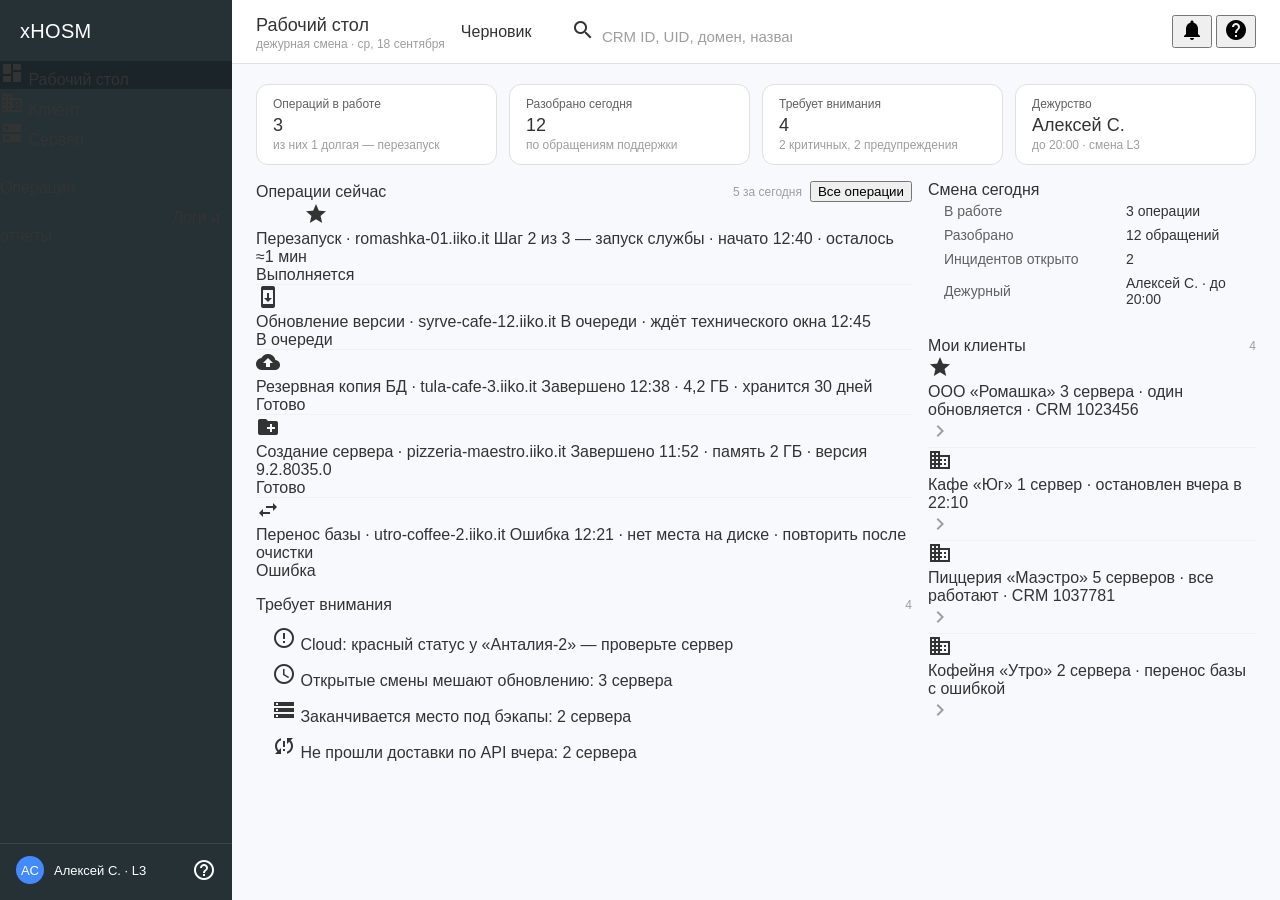
==== commit 4d46fd3a: "Обновление: index.html" ====
--- a/index.html
+++ b/index.html
@@ -6,21 +6,17 @@
 <title>xHOSM — новый интерфейс (черновик)</title>
 <!--
   ЧЕРНОВИК НОВОГО ИНТЕРФЕЙСА xHOSM — структура «Клиент и сервер».
-  Интерфейс собирается только из компонентов ДС (классы ds-*, токены --ds-*).
+  Собирается только из компонентов ДС (классы ds-*, токены --ds-*).
   Подключение ДС — ОТНОСИТЕЛЬНЫЙ путь ../iiko-ds-web/ (ДС из организации):
-  файл должен лежать рядом с клоном iiko-ds-web (например, в общей папке DS
-  рядом с iiko-ds-web, iiko-ds-mobile, iiko-ds-prototypes).
-  Свои классы — только обвязка раскладки (rail/topbar/grid/DLG).
-
-  Что внутри (черновик, без полировки):
-  1. Рабочий стол смены: очередь операций + «требует внимания» + мои клиенты
-  2. Карточка клиента: лицензии, серверы, последние операции
-  3. Карточка сервера: доказательный статус, метрики, вкладки, диалог «Перезапуск»
+  файл должен лежать рядом с клоном iiko-ds-web (в одной папке с iiko-ds-web,
+  iiko-ds-mobile, iiko-ds-prototypes).
+  Свои классы — только обвязка раскладки (rail/topbar/grid/DLG/логи).
 -->
 <link rel="stylesheet" href="../iiko-ds-web/font.css">
 <link rel="stylesheet" href="../iiko-ds-web/tokens.css">
 <link rel="stylesheet" href="../iiko-ds-web/styles.css">
 <link rel="stylesheet" href="../iiko-ds-web/components/index.css">
+<link rel="stylesheet" href="../iiko-ds-web/fixes.css">
 <link rel="stylesheet" href="https://fonts.googleapis.com/icon?family=Material+Icons">
 <link rel="stylesheet" href="https://fonts.googleapis.com/icon?family=Material+Icons+Outlined">
 <style>
@@ -30,7 +26,7 @@
 .app { display: flex; min-height: 100vh; }
 
 /* рельса навигации */
-.rail { width: 220px; flex-shrink: 0; background: #263136; display: flex; flex-direction: column; padding: 12px 0 16px; }
+.rail { width: 232px; flex-shrink: 0; background: #263136; display: flex; flex-direction: column; padding: 12px 0 16px; }
 .rail__brand { color: #FFFFFF; font-size: 20px; font-weight: 500; padding: 8px 20px 18px; letter-spacing: .3px; }
 .rail__items { display: flex; flex-direction: column; gap: 2px; }
 .rail .ds-sidenav-control { cursor: pointer; }
@@ -41,7 +37,7 @@
 
 /* верхняя панель */
 .main { flex: 1; min-width: 0; display: flex; flex-direction: column; }
-.topbar { height: 64px; background: #FFFFFF; border-bottom: 1px solid #E0E0E0; display: flex; align-items: center; gap: 16px; padding: 0 24px; }
+.topbar { height: 64px; background: #FFFFFF; border-bottom: 1px solid #E0E0E0; display: flex; align-items: center; gap: 16px; padding: 0 24px; position: sticky; top: 0; z-index: 10; }
 .topbar__title { font-size: 18px; font-weight: 500; line-height: 24px; }
 .topbar__sub { font-size: 12px; color: #9E9E9E; }
 .topbar__search { flex: 1; max-width: 520px; margin-left: 24px; }
@@ -49,14 +45,12 @@
 .topbar__search input { border: none; outline: none; background: transparent; flex: 1; font: inherit; font-size: 15px; color: #333333; }
 .topbar__search input::placeholder { color: #9E9E9E; }
 .topbar__right { margin-left: auto; display: flex; align-items: center; gap: 4px; }
-.chip-draft { margin-left: 12px; }
 
 /* контент */
-.content { padding: 20px 24px 40px; max-width: 1280px; width: 100%; }
+.content { padding: 20px 24px 48px; max-width: 1320px; width: 100%; }
 .view { display: none; }
 .view--active { display: block; }
 .grid-2 { display: grid; grid-template-columns: 2fr 1fr; gap: 16px; align-items: start; }
-.grid-2b { display: grid; grid-template-columns: 1fr 1fr; gap: 16px; align-items: start; }
 .col { display: flex; flex-direction: column; gap: 16px; }
 
 /* шапка экрана */
@@ -70,25 +64,27 @@
 .stack { display: flex; flex-direction: column; }
 .stack .ds-list-item { border-bottom: 1px solid #F0F1F5; }
 .stack .ds-list-item:last-child { border-bottom: none; }
-.ds-list-item { cursor: default; }
 .ds-list-item--link { cursor: pointer; }
+.card-head { display: flex; align-items: center; gap: 8px; }
+.card-count { color: #9E9E9E; font-size: 12px; margin-left: auto; font-weight: 400; }
 
 /* мини-сетка параметров */
-.kv { display: grid; grid-template-columns: 160px 1fr auto; gap: 8px 12px; padding: 4px 16px 12px; align-items: center; font-size: 14px; }
+.kv { display: grid; grid-template-columns: 170px 1fr auto; gap: 8px 12px; padding: 4px 16px 14px; align-items: center; font-size: 14px; }
 .kv__k { color: #616161; }
 .kv__v { color: #333333; font-weight: 500; }
 .kv__v--mono { font-family: 'Roboto Mono', Consolas, monospace; font-weight: 400; letter-spacing: .3px; }
+.kv--two { grid-template-columns: 170px 1fr; }
 
 /* таблица серверов */
 .tbl { width: 100%; }
 .tbl .ds-table-header-row, .tbl .ds-table-content-row { display: flex; align-items: center; }
 .tbl .ds-table-header-cell, .tbl .ds-table-content-cell { padding: 10px 8px; font-size: 13px; }
-.c-domain { flex: 2.2; } .c-status { flex: 1.3; } .c-ver { flex: 1.1; } .c-mem { flex: .8; } .c-act { flex: .9; text-align: right; }
+.c-domain { flex: 2.2; } .c-status { flex: 1.3; } .c-ver { flex: 1.1; } .c-mem { flex: .8; } .c-act { flex: .6; text-align: right; }
 .row-link { cursor: pointer; }
 .row-link:hover .ds-table-content-cell { background: #F8F9FC; }
 
 /* метрики */
-.metrics { display: grid; grid-template-columns: repeat(3, 1fr); gap: 12px; margin: 16px 0; }
+.metrics { display: grid; grid-template-columns: repeat(4, 1fr); gap: 12px; margin: 0 0 16px; }
 .metric { background: #FFFFFF; border: 1px solid #E0E0E0; border-radius: 12px; padding: 12px 16px; }
 .metric__label { font-size: 12px; color: #616161; margin-bottom: 4px; }
 .metric__value { font-size: 18px; font-weight: 500; }
@@ -97,7 +93,7 @@
 /* статус-строка (доказательный статус) */
 .proof { display: flex; align-items: center; gap: 10px; padding: 4px 16px 0; }
 .proof__path { font-size: 13px; color: #616161; }
-.proof__history { padding: 8px 16px 12px; font-size: 12px; color: #9E9E9E; }
+.proof__history { padding: 8px 16px 14px; font-size: 12px; color: #9E9E9E; }
 
 /* вкладки-контент */
 .tabs-body { padding: 4px 0 0; }
@@ -108,11 +104,12 @@
 .quick { display: flex; gap: 8px; flex-wrap: wrap; padding: 12px 16px 16px; }
 
 /* логи */
-.logs { background: #1B2429; border-radius: 8px; padding: 12px 16px; font-family: 'Roboto Mono', Consolas, monospace; font-size: 12px; line-height: 20px; color: #C9D3DA; margin: 0 16px 12px; }
+.logs { background: #1B2429; border-radius: 8px; padding: 12px 16px; font-family: 'Roboto Mono', Consolas, monospace; font-size: 12px; line-height: 20px; color: #C9D3DA; margin: 0 16px 14px; }
 .logs .err { color: #FF8A80; }
 .logs .warn { color: #FFD180; }
+.logs .time { color: #7A8A94; }
 .logs-search { padding: 12px 16px 8px; }
-.logs-search .ds-search { width: 320px; }
+.logs-search .ds-search { width: 340px; }
 
 /* диалог */
 .dlg-wrap { position: fixed; inset: 0; display: none; align-items: center; justify-content: center; background: rgba(33,33,33,.4); z-index: 50; }
@@ -128,9 +125,6 @@
 /* снекбар */
 .snack-wrap { position: fixed; left: 50%; bottom: 28px; transform: translateX(-50%); z-index: 60; display: none; }
 .snack-wrap--visible { display: block; }
-
-/* черновая пометка на экранах */
-.draft-band { background: #E8F1FF; color: #2962FF; border-radius: 8px; font-size: 12px; padding: 6px 12px; display: inline-flex; align-items: center; gap: 6px; margin-bottom: 14px; }
 </style>
 </head>
 <body>
@@ -175,7 +169,7 @@
         <div class="topbar__title" id="pageTitle">Рабочий стол</div>
         <div class="topbar__sub" id="pageSub">дежурная смена · ср, 18 сентября</div>
       </div>
-      <span class="ds-status ds-status--accent ds-status--text chip-draft"><span class="ds-status__label">Черновик</span></span>
+      <span class="ds-status ds-status--accent ds-status--text"><span class="ds-status__label">Черновик</span></span>
       <div class="topbar__search">
         <div class="ds-search">
           <span class="ds-search__icon material-icons" aria-hidden="true">search</span>
@@ -196,12 +190,19 @@
 
       <!-- ================== ВИД 1: РАБОЧИЙ СТОЛ ================== -->
       <section class="view view--active" id="view-desk">
-        <span class="draft-band"><span class="material-icons" style="font-size:16px" aria-hidden="true">construction</span> черновик: структура и логика, без полировки — смотрите сценарии, а не красоту</span>
+        <div class="metrics">
+          <div class="metric"><div class="metric__label">Операций в работе</div><div class="metric__value">3</div><div class="metric__hint">из них 1 долгая — перезапуск</div></div>
+          <div class="metric"><div class="metric__label">Разобрано сегодня</div><div class="metric__value">12</div><div class="metric__hint">по обращениям поддержки</div></div>
+          <div class="metric"><div class="metric__label">Требует внимания</div><div class="metric__value">4</div><div class="metric__hint">2 критичных, 2 предупреждения</div></div>
+          <div class="metric"><div class="metric__label">Дежурство</div><div class="metric__value">Алексей С.</div><div class="metric__hint">до 20:00 · смена L3</div></div>
+        </div>
+
         <div class="grid-2">
           <div class="col">
             <div class="ds-card ds-card--outlined">
-              <div class="ds-card__header" style="display:flex;align-items:center">
-                <span class="ds-card__title" style="flex:1">Операции сейчас</span>
+              <div class="ds-card__header card-head">
+                <span class="ds-card__title">Операции сейчас</span>
+                <span class="card-count">5 за сегодня</span>
                 <button class="ds-btn ds-btn--s ds-btn--neutral ds-btn--text" type="button"><span class="ds-btn__label">Все операции</span></button>
               </div>
               <div class="ds-card__divider"></div>
@@ -210,7 +211,7 @@
                   <span class="ds-list-item__icon material-icons" aria-hidden="true">restart_alt</span>
                   <div class="ds-list-item__content" style="flex:1">
                     <span class="ds-list-item__label">Перезапуск · romashka-01.iiko.it</span>
-                    <span class="ds-list-item__label-down">Шаг 2 из 3 — запуск службы · начато 12:40</span>
+                    <span class="ds-list-item__label-down">Шаг 2 из 3 — запуск службы · начато 12:40 · осталось ≈1 мин</span>
                   </div>
                   <span class="ds-list-item__element-right"><span class="ds-status ds-status--warning ds-status--filled"><span class="ds-status__label">Выполняется</span></span></span>
                 </div>
@@ -230,36 +231,30 @@
                   </div>
                   <span class="ds-list-item__element-right"><span class="ds-status ds-status--positive ds-status--filled"><span class="ds-status__label">Готово</span></span></span>
                 </div>
-              </div>
-            </div>
-
-            <div class="ds-card ds-card--outlined">
-              <div class="ds-card__header"><span class="ds-card__title">Мои клиенты</span></div>
-              <div class="ds-card__divider"></div>
-              <div class="ds-card__content stack" style="padding:0">
-                <div class="ds-list-item ds-list-item--link js-nav" data-view="client">
-                  <span class="ds-list-item__icon material-icons" aria-hidden="true">star</span>
-                  <div class="ds-list-item__content" style="flex:1">
-                    <span class="ds-list-item__label">ООО «Ромашка»</span>
-                    <span class="ds-list-item__label-down">3 сервера · один обновляется · CRM 1023456</span>
-                  </div>
-                  <span class="ds-list-item__element-right material-icons" aria-hidden="true" style="color:#9E9E9E">chevron_right</span>
-                </div>
-                <div class="ds-list-item ds-list-item--link">
-                  <span class="ds-list-item__icon material-icons" aria-hidden="true">business</span>
-                  <div class="ds-list-item__content" style="flex:1">
-                    <span class="ds-list-item__label">Кафе «Юг»</span>
-                    <span class="ds-list-item__label-down">1 сервер · остановлен вчера в 22:10</span>
-                  </div>
-                  <span class="ds-list-item__element-right material-icons" aria-hidden="true" style="color:#9E9E9E">chevron_right</span>
-                </div>
-              </div>
-            </div>
-          </div>
-
-          <div class="col">
-            <div class="ds-card ds-card--outlined">
-              <div class="ds-card__header"><span class="ds-card__title">Требует внимания</span></div>
+                <div class="ds-list-item">
+                  <span class="ds-list-item__icon material-icons" aria-hidden="true">create_new_folder</span>
+                  <div class="ds-list-item__content" style="flex:1">
+                    <span class="ds-list-item__label">Создание сервера · pizzeria-maestro.iiko.it</span>
+                    <span class="ds-list-item__label-down">Завершено 11:52 · память 2 ГБ · версия 9.2.8035.0</span>
+                  </div>
+                  <span class="ds-list-item__element-right"><span class="ds-status ds-status--positive ds-status--filled"><span class="ds-status__label">Готово</span></span></span>
+                </div>
+                <div class="ds-list-item">
+                  <span class="ds-list-item__icon material-icons" aria-hidden="true">swap_horiz</span>
+                  <div class="ds-list-item__content" style="flex:1">
+                    <span class="ds-list-item__label">Перенос базы · utro-coffee-2.iiko.it</span>
+                    <span class="ds-list-item__label-down">Ошибка 12:21 · нет места на диске · повторить после очистки</span>
+                  </div>
+                  <span class="ds-list-item__element-right"><span class="ds-status ds-status--negative ds-status--filled"><span class="ds-status__label">Ошибка</span></span></span>
+                </div>
+              </div>
+            </div>
+
+            <div class="ds-card ds-card--outlined">
+              <div class="ds-card__header card-head">
+                <span class="ds-card__title">Требует внимания</span>
+                <span class="card-count">4</span>
+              </div>
               <div class="ds-card__content" style="padding:12px 16px;display:flex;flex-direction:column;gap:8px">
                 <div class="ds-banner ds-banner--negative ds-banner--horizontal">
                   <span class="ds-banner__icon material-icons" aria-hidden="true">error_outline</span>
@@ -269,9 +264,70 @@
                   <span class="ds-banner__icon material-icons" aria-hidden="true">schedule</span>
                   <span class="ds-banner__text">Открытые смены мешают обновлению: 3 сервера</span>
                 </div>
+                <div class="ds-banner ds-banner--warning ds-banner--horizontal">
+                  <span class="ds-banner__icon material-icons" aria-hidden="true">storage</span>
+                  <span class="ds-banner__text">Заканчивается место под бэкапы: 2 сервера</span>
+                </div>
                 <div class="ds-banner ds-banner--neutral ds-banner--horizontal">
                   <span class="ds-banner__icon material-icons" aria-hidden="true">sync_problem</span>
                   <span class="ds-banner__text">Не прошли доставки по API вчера: 2 сервера</span>
+                </div>
+              </div>
+            </div>
+          </div>
+
+          <div class="col">
+            <div class="ds-card ds-card--outlined">
+              <div class="ds-card__header card-head">
+                <span class="ds-card__title">Смена сегодня</span>
+              </div>
+              <div class="ds-card__divider"></div>
+              <div class="kv kv--two">
+                <span class="kv__k">В работе</span><span class="kv__v">3 операции</span>
+                <span class="kv__k">Разобрано</span><span class="kv__v">12 обращений</span>
+                <span class="kv__k">Инцидентов открыто</span><span class="kv__v">2</span>
+                <span class="kv__k">Дежурный</span><span class="kv__v">Алексей С. · до 20:00</span>
+              </div>
+            </div>
+
+            <div class="ds-card ds-card--outlined">
+              <div class="ds-card__header card-head">
+                <span class="ds-card__title">Мои клиенты</span>
+                <span class="card-count">4</span>
+              </div>
+              <div class="ds-card__divider"></div>
+              <div class="ds-card__content stack" style="padding:0">
+                <div class="ds-list-item ds-list-item--link js-nav" data-view="client">
+                  <span class="ds-list-item__icon material-icons" aria-hidden="true">star</span>
+                  <div class="ds-list-item__content" style="flex:1">
+                    <span class="ds-list-item__label">ООО «Ромашка»</span>
+                    <span class="ds-list-item__label-down">3 сервера · один обновляется · CRM 1023456</span>
+                  </div>
+                  <span class="ds-list-item__element-right material-icons" aria-hidden="true" style="color:#9E9E9E">chevron_right</span>
+                </div>
+                <div class="ds-list-item ds-list-item--link">
+                  <span class="ds-list-item__icon material-icons" aria-hidden="true">business</span>
+                  <div class="ds-list-item__content" style="flex:1">
+                    <span class="ds-list-item__label">Кафе «Юг»</span>
+                    <span class="ds-list-item__label-down">1 сервер · остановлен вчера в 22:10</span>
+                  </div>
+                  <span class="ds-list-item__element-right material-icons" aria-hidden="true" style="color:#9E9E9E">chevron_right</span>
+                </div>
+                <div class="ds-list-item ds-list-item--link">
+                  <span class="ds-list-item__icon material-icons" aria-hidden="true">business</span>
+                  <div class="ds-list-item__content" style="flex:1">
+                    <span class="ds-list-item__label">Пиццерия «Маэстро»</span>
+                    <span class="ds-list-item__label-down">5 серверов · все работают · CRM 1037781</span>
+                  </div>
+                  <span class="ds-list-item__element-right material-icons" aria-hidden="true" style="color:#9E9E9E">chevron_right</span>
+                </div>
+                <div class="ds-list-item ds-list-item--link">
+                  <span class="ds-list-item__icon material-icons" aria-hidden="true">business</span>
+                  <div class="ds-list-item__content" style="flex:1">
+                    <span class="ds-list-item__label">Кофейня «Утро»</span>
+                    <span class="ds-list-item__label-down">2 сервера · перенос базы с ошибкой</span>
+                  </div>
+                  <span class="ds-list-item__element-right material-icons" aria-hidden="true" style="color:#9E9E9E">chevron_right</span>
                 </div>
               </div>
             </div>
@@ -306,7 +362,7 @@
         <div class="grid-2">
           <div class="col">
             <div class="ds-card ds-card--outlined">
-              <div class="ds-card__header"><span class="ds-card__title">Лицензии и доступы</span></div>
+              <div class="ds-card__header card-head"><span class="ds-card__title">Лицензии и доступы</span></div>
               <div class="ds-card__divider"></div>
               <div class="kv">
                 <span class="kv__k">UID</span>
@@ -325,7 +381,7 @@
             </div>
 
             <div class="ds-card ds-card--outlined">
-              <div class="ds-card__header"><span class="ds-card__title">Серверы (3)</span></div>
+              <div class="ds-card__header card-head"><span class="ds-card__title">Серверы</span><span class="card-count">4</span></div>
               <div class="ds-card__divider"></div>
               <div class="tbl ds-table" role="table" aria-label="Серверы клиента">
                 <div class="ds-table-header-row" role="row">
@@ -350,6 +406,13 @@
                   <div class="ds-table-content-cell c-act" role="cell"><span class="material-icons" style="color:#9E9E9E" aria-hidden="true">chevron_right</span></div>
                 </div>
                 <div class="ds-table-content-row row-link" role="row">
+                  <div class="ds-table-content-cell c-domain" role="cell">romashka-shop.iiko.it</div>
+                  <div class="ds-table-content-cell c-status" role="cell"><span class="ds-status ds-status--negative ds-status--filled"><span class="ds-status__label">Ошибка</span></span></div>
+                  <div class="ds-table-content-cell c-ver" role="cell">v9.2.8035.0</div>
+                  <div class="ds-table-content-cell c-mem" role="cell">2 ГБ</div>
+                  <div class="ds-table-content-cell c-act" role="cell"><span class="material-icons" style="color:#9E9E9E" aria-hidden="true">chevron_right</span></div>
+                </div>
+                <div class="ds-table-content-row row-link" role="row">
                   <div class="ds-table-content-cell c-domain" role="cell">romashka-test.iiko.it</div>
                   <div class="ds-table-content-cell c-status" role="cell"><span class="ds-status ds-status--neutral ds-status--filled"><span class="ds-status__label">Остановлен</span></span></div>
                   <div class="ds-table-content-cell c-ver" role="cell">v9.1.7124.0</div>
@@ -362,7 +425,18 @@
 
           <div class="col">
             <div class="ds-card ds-card--outlined">
-              <div class="ds-card__header"><span class="ds-card__title">Последние операции</span></div>
+              <div class="ds-card__header card-head"><span class="ds-card__title">Договор</span></div>
+              <div class="ds-card__divider"></div>
+              <div class="kv kv--two">
+                <span class="kv__k">Номер</span><span class="kv__v">2019-К-1204</span>
+                <span class="kv__k">Действует до</span><span class="kv__v">31.12.2026</span>
+                <span class="kv__k">Менеджер</span><span class="kv__v">Соколова М.</span>
+                <span class="kv__k">Поддержка</span><span class="kv__v">приоритетная (L3)</span>
+              </div>
+            </div>
+
+            <div class="ds-card ds-card--outlined">
+              <div class="ds-card__header card-head"><span class="ds-card__title">Последние операции</span></div>
               <div class="ds-card__divider"></div>
               <div class="ds-card__content stack" style="padding:0">
                 <div class="ds-list-item">
@@ -383,6 +457,13 @@
                   <div class="ds-list-item__content" style="flex:1">
                     <span class="ds-list-item__label">Бэкап БД · romashka-01</span>
                     <span class="ds-list-item__label-down">сегодня 12:38 · 4,2 ГБ</span>
+                  </div>
+                  <span class="ds-list-item__element-right"><span class="ds-status ds-status--positive ds-status--text"><span class="ds-status__label">ок</span></span></span>
+                </div>
+                <div class="ds-list-item">
+                  <div class="ds-list-item__content" style="flex:1">
+                    <span class="ds-list-item__label">Остановка · romashka-test</span>
+                    <span class="ds-list-item__label-down">вчера 22:10 · по заявке</span>
                   </div>
                   <span class="ds-list-item__element-right"><span class="ds-status ds-status--positive ds-status--text"><span class="ds-status__label">ок</span></span></span>
                 </div>
@@ -417,7 +498,7 @@
         </div>
 
         <div class="ds-card ds-card--outlined" style="margin-bottom:16px">
-          <div class="ds-card__header"><span class="ds-card__title">Статус</span></div>
+          <div class="ds-card__header card-head"><span class="ds-card__title">Статус</span></div>
           <div class="ds-card__divider"></div>
           <div class="ds-card__content" style="padding:0">
             <div class="proof">
@@ -425,26 +506,15 @@
               <span class="proof__path">Проверено агентом сервера · 12 секунд назад · источники совпадают (мониторинг Cloud)</span>
               <button class="ds-btn ds-btn--s ds-btn--neutral ds-btn--text" type="button" style="margin-left:auto"><span class="ds-btn__label">Перепроверить</span></button>
             </div>
-            <div class="proof__history">Последняя смена статуса: сегодня 12:40 — «Авто» → «Остановлен» (был автоперезапуск службы). Открытых смен: 0.</div>
+            <div class="proof__history">Последняя смена статуса: сегодня 12:40 — «Авто» → «Остановлен» (был автоперезапуск службы). Открытых смен: 0. Обмен с iikoOffice: активен.</div>
           </div>
         </div>
 
         <div class="metrics">
-          <div class="metric">
-            <div class="metric__label">Память RMS</div>
-            <div class="metric__value">2,1 / 4 ГБ</div>
-            <div class="metric__hint">лимит по контракту: 4 ГБ</div>
-          </div>
-          <div class="metric">
-            <div class="metric__label">База данных</div>
-            <div class="metric__value">12,4 ГБ</div>
-            <div class="metric__hint">бэкап сегодня 12:38</div>
-          </div>
-          <div class="metric">
-            <div class="metric__label">Период хранения</div>
-            <div class="metric__value">180 дней</div>
-            <div class="metric__hint">архив: 3 записи</div>
-          </div>
+          <div class="metric"><div class="metric__label">Память RMS</div><div class="metric__value">2,1 / 4 ГБ</div><div class="metric__hint">лимит по контракту: 4 ГБ</div></div>
+          <div class="metric"><div class="metric__label">База данных</div><div class="metric__value">12,4 ГБ</div><div class="metric__hint">бэкап сегодня 12:38</div></div>
+          <div class="metric"><div class="metric__label">Период хранения</div><div class="metric__value">180 дней</div><div class="metric__hint">архив: 3 записи</div></div>
+          <div class="metric"><div class="metric__label">Версия</div><div class="metric__value">9.2.8035.0</div><div class="metric__hint">обновлено вчера 23:10</div></div>
         </div>
 
         <div class="ds-tabs" role="tablist" aria-label="Разделы сервера">
@@ -457,26 +527,29 @@
         <div class="tabs-body" style="margin-top:16px">
           <div class="tab-on" id="tab-over">
             <div class="ds-card ds-card--outlined">
-              <div class="ds-card__header"><span class="ds-card__title">Быстрые действия</span></div>
+              <div class="ds-card__header card-head"><span class="ds-card__title">Быстрые действия</span></div>
               <div class="quick">
-                <button class="ds-btn ds-btn--m ds-btn--neutral ds-btn--outlined" type="button"><span class="ds-btn__icon material-icons" aria-hidden="true">restart_alt</span><span class="ds-btn__label">Перезапустить</span></button>
+                <button class="ds-btn ds-btn--m ds-btn--neutral ds-btn--outlined" type="button" id="btnRestart2"><span class="ds-btn__icon material-icons" aria-hidden="true">restart_alt</span><span class="ds-btn__label">Перезапустить</span></button>
                 <button class="ds-btn ds-btn--m ds-btn--neutral ds-btn--outlined" type="button"><span class="ds-btn__icon material-icons" aria-hidden="true">backup</span><span class="ds-btn__label">Сделать бэкап</span></button>
                 <button class="ds-btn ds-btn--m ds-btn--neutral ds-btn--outlined" type="button"><span class="ds-btn__icon material-icons" aria-hidden="true">article</span><span class="ds-btn__label">Открыть логи</span></button>
                 <button class="ds-btn ds-btn--m ds-btn--neutral ds-btn--outlined" type="button"><span class="ds-btn__icon material-icons" aria-hidden="true">system_update</span><span class="ds-btn__label">Сменить версию</span></button>
+                <button class="ds-btn ds-btn--m ds-btn--neutral ds-btn--outlined" type="button"><span class="ds-btn__icon material-icons" aria-hidden="true">vpn_key</span><span class="ds-btn__label">Лицензии</span></button>
               </div>
             </div>
           </div>
 
           <div id="tab-svc">
             <div class="ds-card ds-card--outlined">
-              <div class="ds-card__header"><span class="ds-card__title">Служба RMS</span></div>
-              <div class="ds-card__divider"></div>
-              <div class="kv">
-                <span class="kv__k">Состояние службы</span><span class="kv__v">RUNNING</span><span></span>
-                <span class="kv__k">Последний запуск</span><span class="kv__v">сегодня 12:41 (автоперезапуск)</span><span></span>
-                <span class="kv__k">Открытых смен</span><span class="kv__v">0</span><span class="kv__k">перед обновлением нужен 0</span>
-              </div>
-              <div style="padding:0 16px 12px">
+              <div class="ds-card__header card-head"><span class="ds-card__title">Служба RMS</span></div>
+              <div class="ds-card__divider"></div>
+              <div class="kv kv--two">
+                <span class="kv__k">Состояние службы</span><span class="kv__v">RUNNING · порт 8081</span>
+                <span class="kv__k">Последний запуск</span><span class="kv__v">сегодня 12:41 (автоперезапуск)</span>
+                <span class="kv__k">Память процесса</span><span class="kv__v">1,8 ГБ из 4 ГБ</span>
+                <span class="kv__k">Обмен с iikoOffice</span><span class="kv__v">активен · очередь 0</span>
+                <span class="kv__k">Открытых смен</span><span class="kv__v">0 (обновление разрешено)</span>
+              </div>
+              <div style="padding:0 16px 14px">
                 <label class="ds-checkbox"><input class="ds-checkbox__input" type="checkbox"><span class="ds-checkbox__box material-icons" aria-hidden="true"></span><span class="ds-checkbox__label">Очистить unsaveddata при следующем запуске</span></label>
               </div>
             </div>
@@ -484,8 +557,8 @@
 
           <div id="tab-logs">
             <div class="ds-card ds-card--outlined">
-              <div class="ds-card__header" style="display:flex;align-items:center"><span class="ds-card__title" style="flex:1">Логи сервера</span>
-                <button class="ds-btn ds-btn--s ds-btn--neutral ds-btn--outlined" type="button"><span class="ds-btn__icon material-icons" aria-hidden="true">download</span><span class="ds-btn__label">Скачать архив</span></button>
+              <div class="ds-card__header card-head"><span class="ds-card__title">Логи сервера</span>
+                <button class="ds-btn ds-btn--s ds-btn--neutral ds-btn--outlined" type="button" style="margin-left:auto"><span class="ds-btn__icon material-icons" aria-hidden="true">download</span><span class="ds-btn__label">Скачать архив</span></button>
               </div>
               <div class="logs-search">
                 <div class="ds-search ds-search--s">
@@ -494,23 +567,26 @@
                 </div>
               </div>
               <div class="logs">
-                <div>12:41:02 INFO  Служба запущена, версия 9.2.8035.0</div>
-                <div class="warn">12:41:07 WARN  Не удалось подключиться к серверу лицензий, повтор…</div>
-                <div>12:41:09 INFO  Лицензия подтверждена (UID 123-456-789-000)</div>
-                <div class="err">12:42:14 ERROR Обмен с iikoOffice: таймаут 30 c (order #4821)</div>
-                <div class="err">12:42:44 ERROR Обмен с iikoOffice: таймаут 30 c (order #4822)</div>
+                <div><span class="time">12:38:55</span> INFO  Бэкап завершён: 4,2 ГБ, файл backup_20260918_1238.sql.gz</div>
+                <div><span class="time">12:41:02</span> INFO  Служба запущена, версия 9.2.8035.0, порт 8081</div>
+                <div class="warn"><span class="time">12:41:07</span> WARN  Не удалось подключиться к серверу лицензий, повтор…</div>
+                <div><span class="time">12:41:09</span> INFO  Лицензия подтверждена (UID 123-456-789-000)</div>
+                <div><span class="time">12:42:14</span> INFO  Обмен с iikoOffice: получено 14 документов</div>
+                <div class="err"><span class="time">12:42:44</span> ERROR Обмен с iikoOffice: таймаут 30 c (order #4821)</div>
+                <div class="err"><span class="time">12:42:46</span> ERROR Обмен с iikoOffice: таймаут 30 c (order #4822)</div>
+                <div><span class="time">12:43:10</span> INFO  Обмен с iikoOffice: повтор успешен, очередь 0</div>
               </div>
             </div>
           </div>
 
           <div id="tab-hist">
             <div class="ds-card ds-card--outlined">
-              <div class="ds-card__header"><span class="ds-card__title">История</span></div>
+              <div class="ds-card__header card-head"><span class="ds-card__title">История</span></div>
               <div class="ds-card__divider"></div>
               <div class="ds-card__content stack" style="padding:0">
                 <div class="ds-list-item">
                   <span class="ds-list-item__icon material-icons" aria-hidden="true">restart_alt</span>
-                  <div class="ds-list-item__content" style="flex:1"><span class="ds-list-item__label">Автоперезапуск службы</span><span class="ds-list-item__label-down">сегодня 12:40 · код 0</span></div>
+                  <div class="ds-list-item__content" style="flex:1"><span class="ds-list-item__label">Автоперезапуск службы</span><span class="ds-list-item__label-down">сегодня 12:40 · код 0 · занял 1 мин 20 с</span></div>
                   <span class="ds-list-item__element-right"><span class="ds-status ds-status--positive ds-status--text"><span class="ds-status__label">успешно</span></span></span>
                 </div>
                 <div class="ds-list-item">
@@ -520,7 +596,17 @@
                 </div>
                 <div class="ds-list-item">
                   <span class="ds-list-item__icon material-icons" aria-hidden="true">system_update</span>
-                  <div class="ds-list-item__content" style="flex:1"><span class="ds-list-item__label">Обновление 9.1.7124.0 → 9.2.8035.0</span><span class="ds-list-item__label-down">вчера 23:10 · в тех.окно</span></div>
+                  <div class="ds-list-item__content" style="flex:1"><span class="ds-list-item__label">Обновление 9.1.7124.0 → 9.2.8035.0</span><span class="ds-list-item__label-down">вчера 23:10 · в тех.окно · 14 мин</span></div>
+                  <span class="ds-list-item__element-right"><span class="ds-status ds-status--positive ds-status--text"><span class="ds-status__label">успешно</span></span></span>
+                </div>
+                <div class="ds-list-item">
+                  <span class="ds-list-item__icon material-icons" aria-hidden="true">vpn_key</span>
+                  <div class="ds-list-item__content" style="flex:1"><span class="ds-list-item__label">Смена лицензии iikoUser</span><span class="ds-list-item__label-down">вчера 18:02 · по заявке клиента</span></div>
+                  <span class="ds-list-item__element-right"><span class="ds-status ds-status--positive ds-status--text"><span class="ds-status__label">успешно</span></span></span>
+                </div>
+                <div class="ds-list-item">
+                  <span class="ds-list-item__icon material-icons" aria-hidden="true">restart_alt</span>
+                  <div class="ds-list-item__content" style="flex:1"><span class="ds-list-item__label">Перезапуск по заявке</span><span class="ds-list-item__label-down">17.09, 22:05 · код 0</span></div>
                   <span class="ds-list-item__element-right"><span class="ds-status ds-status--positive ds-status--text"><span class="ds-status__label">успешно</span></span></span>
                 </div>
               </div>
@@ -608,6 +694,8 @@
   /* диалог перезапуска */
   var dlg = document.getElementById('dlgRestart');
   document.getElementById('btnRestart').addEventListener('click', function () { dlg.classList.add('dlg-wrap--open'); });
+  var r2 = document.getElementById('btnRestart2');
+  if (r2) r2.addEventListener('click', function () { dlg.classList.add('dlg-wrap--open'); });
   document.getElementById('btnCancel').addEventListener('click', function () { dlg.classList.remove('dlg-wrap--open'); });
   dlg.addEventListener('click', function (e) { if (e.target === dlg) dlg.classList.remove('dlg-wrap--open'); });
 
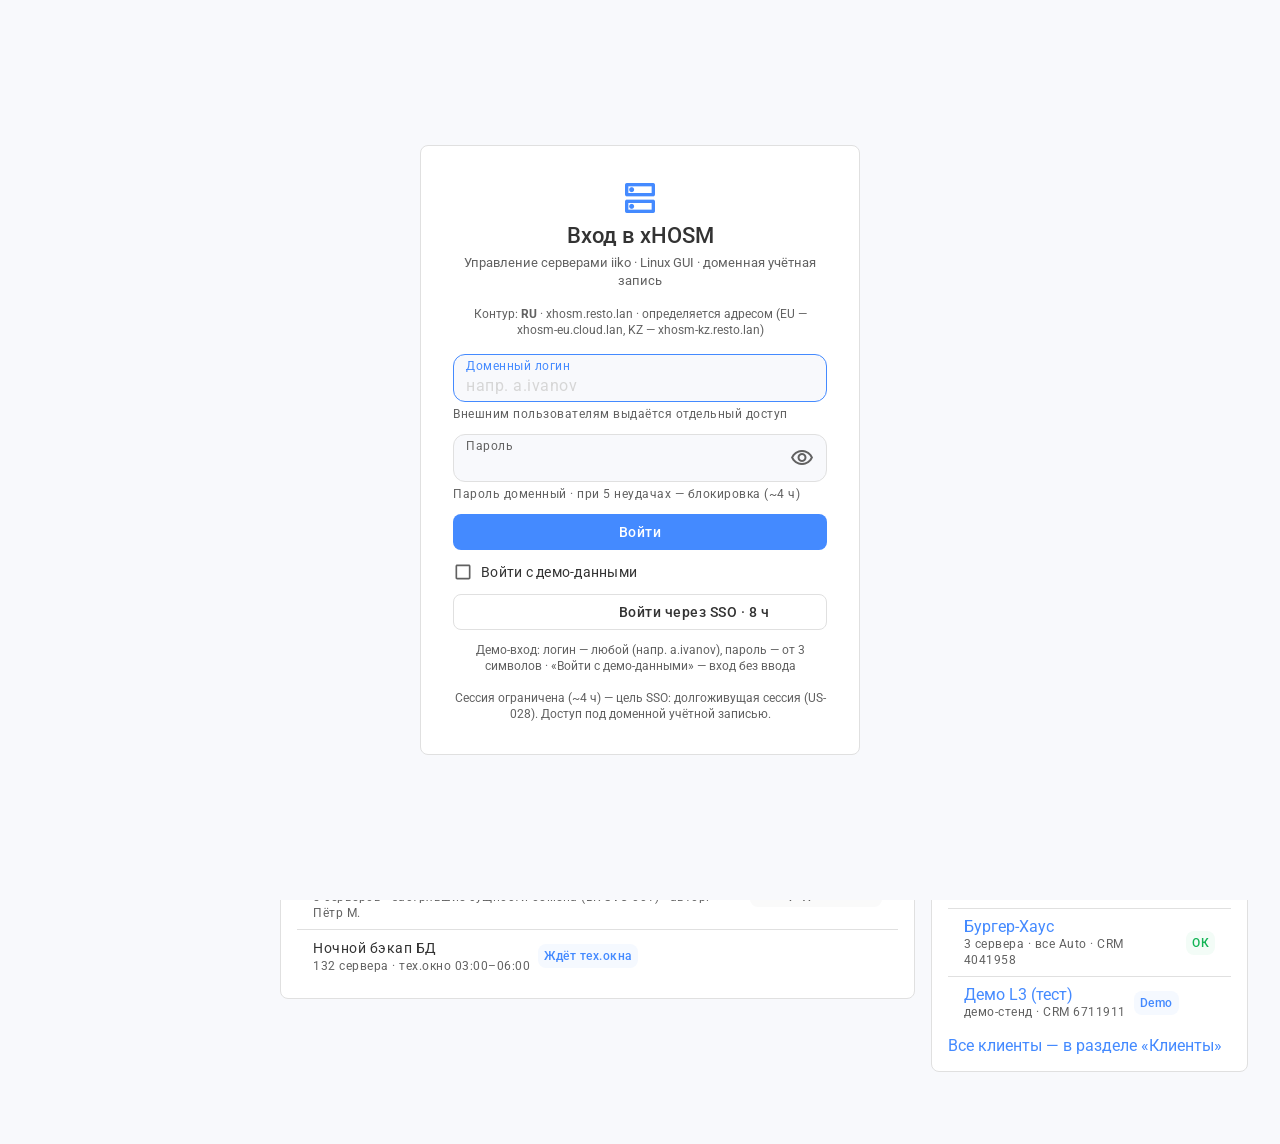
==== commit fd64c540: "Перенос прототипа в корень репо (папка 2 -> корень): index.html, _reports/, материалы и сценарии в к" ====
--- a/index.html
+++ b/index.html
@@ -3,710 +3,6965 @@
 <head>
 <meta charset="UTF-8">
 <meta name="viewport" content="width=device-width, initial-scale=1.0">
-<title>xHOSM — новый интерфейс (черновик)</title>
+<title>xHOSM — новый интерфейс (прототип на ДС)</title>
 <!--
-  ЧЕРНОВИК НОВОГО ИНТЕРФЕЙСА xHOSM — структура «Клиент и сервер».
-  Собирается только из компонентов ДС (классы ds-*, токены --ds-*).
-  Подключение ДС — ОТНОСИТЕЛЬНЫЙ путь ../iiko-ds-web/ (ДС из организации):
-  файл должен лежать рядом с клоном iiko-ds-web (в одной папке с iiko-ds-web,
-  iiko-ds-mobile, iiko-ds-prototypes).
-  Свои классы — только обвязка раскладки (rail/topbar/grid/DLG/логи).
+  xHOSM — прототип по «Заданию на отрисовку v1» (10 экранов), сборка СТРОГО по дизайн-системе iiko:
+  компоненты — только ds-* из DS/iiko-ds-web (токены, компоненты, ручные фиксы fixes.css);
+  свои классы — только обвязка раскладки (xh-*) на токенах --ds-*; инлайн-стилей нет.
+  Косяки ДС, встреченные здесь, — в комментариях «косяк ДС» (журнал: iiko-ds-prototypes/review-notes.md).
+  Блоки без компонента в ДС (помечены «пробел ДС»): таймлайн тех.окон (Э-4), строка лога без таблицы (Э-5).
+  Каноны контура: dialog — iiko-ds-prototypes/add-fasovka.html · таблица — figma-7422-suppliers.html ·
+  список — callcenter-noncash-payment.html · рельса — app-sidenav/app-sidenav.{css,js}.
+  Состояния (пусто/загрузка/ошибка/деградация) включаются НЕвидным URL-параметром ?state=… / ?degraded=1;
+  режим ролей — ?role=partner (демо прав).
+  Собраны все 10 экранов: Рабочий стол (Э-1) · Поиск (Э-2) · Центр задач + диалог операции (Э-4) ·
+  Сервер: Обзор/Служба/Конфигурация/Версия/Диагностика/Логи/История/Разное (Э-3) · Логи (Э-5) ·
+  Данные: Запросы/Бэкапы (Э-6) · Лицензии и Cloud (Э-7) · Массовые операции (Э-8) · Мастера (Э-9) · Клиент 360° (Э-10).
 -->
-<link rel="stylesheet" href="../iiko-ds-web/font.css">
-<link rel="stylesheet" href="../iiko-ds-web/tokens.css">
-<link rel="stylesheet" href="../iiko-ds-web/styles.css">
-<link rel="stylesheet" href="../iiko-ds-web/components/index.css">
-<link rel="stylesheet" href="../iiko-ds-web/fixes.css">
+<link rel="stylesheet" href="DS/iiko-ds-web/font.css">
+<link rel="stylesheet" href="DS/iiko-ds-web/tokens.css">
+<link rel="stylesheet" href="DS/iiko-ds-web/styles.css">
+<link rel="stylesheet" href="DS/iiko-ds-web/components/index.css">
+<!-- косяк ДС (журнал п.32): агрегатор не подключает Checkbox — догружаем как в каноне figma-7431 -->
+<link rel="stylesheet" href="DS/iiko-ds-web/components/Checkbox_DS/checkbox.css">
+<link rel="stylesheet" href="DS/iiko-ds-web/components/Checkbox_DS/checkbox-icons.css">
+<!-- косяк ДС: Radio тоже вне агрегатора (как в каноне callcenter-noncash-payment) -->
+<link rel="stylesheet" href="DS/iiko-ds-web/components/Radio-Button_DS/radio.css">
+<link rel="stylesheet" href="DS/iiko-ds-web/components/Radio-Button_DS/radio-icons.css">
+<link rel="stylesheet" href="DS/iiko-ds-web/fixes.css">
+<link rel="stylesheet" href="https://fonts.googleapis.com/css2?family=Roboto:wght@400;500&display=swap">
 <link rel="stylesheet" href="https://fonts.googleapis.com/icon?family=Material+Icons">
 <link rel="stylesheet" href="https://fonts.googleapis.com/icon?family=Material+Icons+Outlined">
 <style>
-/* ===== обвязка раскладки (не компоненты) ===== */
+/* ======================= обвязка раскладки xHOSM (не компоненты) ======================= */
 * { box-sizing: border-box; }
-body { margin: 0; background: #F8F9FC; color: #333333; font-family: Roboto, 'Helvetica Neue', Arial, sans-serif; }
-.app { display: flex; min-height: 100vh; }
-
-/* рельса навигации */
-.rail { width: 232px; flex-shrink: 0; background: #263136; display: flex; flex-direction: column; padding: 12px 0 16px; }
-.rail__brand { color: #FFFFFF; font-size: 20px; font-weight: 500; padding: 8px 20px 18px; letter-spacing: .3px; }
-.rail__items { display: flex; flex-direction: column; gap: 2px; }
-.rail .ds-sidenav-control { cursor: pointer; }
-.rail .ds-sidenav-control--expanded { background: transparent; }
-.rail__item--active.ds-sidenav-control--expanded { background: #1B2429; }
-.rail__bottom { margin-top: auto; padding: 12px 16px 0; border-top: 1px solid #3A464C; display: flex; align-items: center; gap: 10px; color: #FFFFFF; font-size: 13px; }
-.rail__avatar { width: 28px; height: 28px; border-radius: 50%; background: #448AFF; color: #FFF; display: flex; align-items: center; justify-content: center; font-size: 13px; }
-
-/* верхняя панель */
-.main { flex: 1; min-width: 0; display: flex; flex-direction: column; }
-.topbar { height: 64px; background: #FFFFFF; border-bottom: 1px solid #E0E0E0; display: flex; align-items: center; gap: 16px; padding: 0 24px; position: sticky; top: 0; z-index: 10; }
-.topbar__title { font-size: 18px; font-weight: 500; line-height: 24px; }
-.topbar__sub { font-size: 12px; color: #9E9E9E; }
-.topbar__search { flex: 1; max-width: 520px; margin-left: 24px; }
-.topbar__search .ds-search { width: 100%; }
-.topbar__search input { border: none; outline: none; background: transparent; flex: 1; font: inherit; font-size: 15px; color: #333333; }
-.topbar__search input::placeholder { color: #9E9E9E; }
-.topbar__right { margin-left: auto; display: flex; align-items: center; gap: 4px; }
-
-/* контент */
-.content { padding: 20px 24px 48px; max-width: 1320px; width: 100%; }
-.view { display: none; }
-.view--active { display: block; }
-.grid-2 { display: grid; grid-template-columns: 2fr 1fr; gap: 16px; align-items: start; }
-.col { display: flex; flex-direction: column; gap: 16px; }
+html, body { margin: 0; }
+body { background: var(--ds-paint-surface-default-v2, #f8f9fc); color: var(--ds-color-text-primary, #333333);
+  font-family: 'Roboto', 'Helvetica Neue', Arial, sans-serif; }
+
+/* Иконки — всегда Outlined (правило контура); размер глифа = размеру слота ДС */
+.material-icons { font-family: 'Material Icons Outlined'; }
+.ds-btn__icon.material-icons, .ds-btn-icon__icon.material-icons, .ds-search__icon.material-icons,
+.ds-banner__icon.material-icons, .ds-status__icon.material-icons, .ds-list-item__icon.material-icons,
+.ds-snackbar__icon.material-icons, .ds-table-content-cell__icon.material-icons, .ds-tab__icon.material-icons,
+.ds-expansion__arrow.material-icons, .ds-dialog-header__icon.material-icons, .ds-select-form__icon.material-icons,
+.ds-input__icon.material-icons { font-size: 20px; line-height: 20px; }
+.ds-btn-icon--xs .ds-btn-icon__icon.material-icons { font-size: 16px; line-height: 16px; }
+
+/* каркас: рельса + контент */
+.xh-app { display: flex; min-height: 100vh; }
+.xh-rail { width: 248px; flex: none; background: var(--ds-color-sidenav-sidebar-l1-background, #263136);
+  color: var(--ds-color-sidenav-item-l1-text-color, #ffffff); display: flex; flex-direction: column;
+  position: sticky; top: 0; height: 100vh; overflow-y: auto; padding: 8px 0 8px; }
+.xh-rail__head { padding: 12px 16px 8px; display: flex; flex-direction: column; gap: 2px; }
+.xh-rail__brand { font: var(--ds-font-body-l-18-normal-medium, 500 18px/26px 'Roboto'); }
+.xh-rail__sub { font: var(--ds-font-caption-l-12-normal-regular, 400 12px/16px 'Roboto');
+  color: var(--ds-palette-neutral-40, #b8bcc1); }
+.xh-rail__divider { height: 1px; background: var(--ds-palette-contrast-3-900, #36474e); margin: 8px 0; flex: none; }
+.xh-rail__section { padding: 12px 16px 4px; font: var(--ds-font-caption-m-10-normal-regular, 400 10px/14px 'Roboto');
+  letter-spacing: .4px; text-transform: uppercase; color: var(--ds-palette-neutral-40, #b8bcc1); }
+.xh-rail__body { display: flex; flex-direction: column; gap: 2px; }
+.xh-rail__item { display: flex; align-items: center; gap: 12px; width: 100%; cursor: pointer;
+  text-decoration: none; color: inherit; }
+.xh-rail__item--active { background: var(--ds-color-sidenav-item-l1-background-selected, #4b626d); }
+.xh-rail__icon { width: 20px; height: 20px; font-size: 20px; line-height: 20px; display: inline-flex;
+  align-items: center; justify-content: center; flex: none; }
+.xh-rail__foot { margin-top: auto; }
+.xh-rail__user { display: flex; align-items: center; gap: 12px; padding: 12px 16px; }
+.xh-rail__avatar { width: 28px; height: 28px; border-radius: var(--ds-size-circular, 9999px); flex: none;
+  background: var(--ds-color-brand-accent-default, #448aff); color: var(--ds-color-text-inversive, #ffffff);
+  display: flex; align-items: center; justify-content: center; font: var(--ds-font-caption-l-12-normal-medium, 500 12px/16px 'Roboto'); }
+.xh-rail__user-info { display: flex; flex-direction: column; min-width: 0; }
+.xh-rail__user-name { font: var(--ds-font-body-s-14-normal-medium, 500 14px/20px 'Roboto'); }
+.xh-rail__user-sub { font: var(--ds-font-caption-l-12-normal-regular, 400 12px/16px 'Roboto');
+  color: var(--ds-palette-neutral-40, #b8bcc1); }
+
+/* основная колонка */
+.xh-main { flex: 1; min-width: 0; display: flex; flex-direction: column; }
+.xh-topbar { height: 64px; flex: none; background: var(--ds-color-surface-default, #ffffff);
+  border-bottom: 1px solid var(--ds-color-stroke-default, #e0e0e0); display: flex; align-items: center;
+  gap: 24px; padding: 0 32px; position: sticky; top: 0; z-index: 20; }
+.xh-topbar__search { position: relative; flex: 1; }              /* обвязка: поиск на всю ширину шапки */
+.xh-topbar__search .ds-search { width: 100%; }              /* обвязка: у Search фикс-ширина артборда */
+.xh-search__input { flex: 1 1 auto; min-width: 0; border: 0; background: transparent; outline: none;
+  padding: 0; font: var(--ds-font-body-m-16-normal-regular, 400 16px/24px 'Roboto');
+  color: var(--ds-color-text-primary, #333333); }
+.xh-search__input::placeholder { color: var(--ds-color-search-default-text-color, #d6d6d6); }
+.xh-topbar__right { margin-left: auto; display: flex; align-items: center; gap: 8px; }
+
+.xh-content { padding: 24px 32px 72px; max-width: 1640px; width: 100%; }
+.xh-view { display: none; }
+.xh-view--on { display: block; }
 
 /* шапка экрана */
-.head { display: flex; align-items: flex-start; gap: 12px; margin-bottom: 16px; }
-.head__titles { display: flex; flex-direction: column; gap: 2px; }
-.head h1 { margin: 0; font-size: 24px; line-height: 30px; font-weight: 500; display: flex; align-items: center; gap: 10px; }
-.head__sub { font-size: 13px; color: #616161; }
-.head__actions { margin-left: auto; }
-
-/* карточки-списки */
-.stack { display: flex; flex-direction: column; }
-.stack .ds-list-item { border-bottom: 1px solid #F0F1F5; }
-.stack .ds-list-item:last-child { border-bottom: none; }
-.ds-list-item--link { cursor: pointer; }
-.card-head { display: flex; align-items: center; gap: 8px; }
-.card-count { color: #9E9E9E; font-size: 12px; margin-left: auto; font-weight: 400; }
-
-/* мини-сетка параметров */
-.kv { display: grid; grid-template-columns: 170px 1fr auto; gap: 8px 12px; padding: 4px 16px 14px; align-items: center; font-size: 14px; }
-.kv__k { color: #616161; }
-.kv__v { color: #333333; font-weight: 500; }
-.kv__v--mono { font-family: 'Roboto Mono', Consolas, monospace; font-weight: 400; letter-spacing: .3px; }
-.kv--two { grid-template-columns: 170px 1fr; }
-
-/* таблица серверов */
-.tbl { width: 100%; }
-.tbl .ds-table-header-row, .tbl .ds-table-content-row { display: flex; align-items: center; }
-.tbl .ds-table-header-cell, .tbl .ds-table-content-cell { padding: 10px 8px; font-size: 13px; }
-.c-domain { flex: 2.2; } .c-status { flex: 1.3; } .c-ver { flex: 1.1; } .c-mem { flex: .8; } .c-act { flex: .6; text-align: right; }
-.row-link { cursor: pointer; }
-.row-link:hover .ds-table-content-cell { background: #F8F9FC; }
-
-/* метрики */
-.metrics { display: grid; grid-template-columns: repeat(4, 1fr); gap: 12px; margin: 0 0 16px; }
-.metric { background: #FFFFFF; border: 1px solid #E0E0E0; border-radius: 12px; padding: 12px 16px; }
-.metric__label { font-size: 12px; color: #616161; margin-bottom: 4px; }
-.metric__value { font-size: 18px; font-weight: 500; }
-.metric__hint { font-size: 12px; color: #9E9E9E; margin-top: 2px; }
-
-/* статус-строка (доказательный статус) */
-.proof { display: flex; align-items: center; gap: 10px; padding: 4px 16px 0; }
-.proof__path { font-size: 13px; color: #616161; }
-.proof__history { padding: 8px 16px 14px; font-size: 12px; color: #9E9E9E; }
-
-/* вкладки-контент */
-.tabs-body { padding: 4px 0 0; }
-.tabs-body > div { display: none; }
-.tabs-body > .tab-on { display: block; }
-
-/* быстрые действия */
-.quick { display: flex; gap: 8px; flex-wrap: wrap; padding: 12px 16px 16px; }
-
-/* логи */
-.logs { background: #1B2429; border-radius: 8px; padding: 12px 16px; font-family: 'Roboto Mono', Consolas, monospace; font-size: 12px; line-height: 20px; color: #C9D3DA; margin: 0 16px 14px; }
-.logs .err { color: #FF8A80; }
-.logs .warn { color: #FFD180; }
-.logs .time { color: #7A8A94; }
-.logs-search { padding: 12px 16px 8px; }
-.logs-search .ds-search { width: 340px; }
-
-/* диалог */
-.dlg-wrap { position: fixed; inset: 0; display: none; align-items: center; justify-content: center; background: rgba(33,33,33,.4); z-index: 50; }
-.dlg-wrap--open { display: flex; }
-.dlg { width: 560px; background: #FFFFFF; border-radius: 12px; box-shadow: 0 8px 32px rgba(0,0,0,.24); overflow: hidden; }
-.dlg .ds-dialog-header { padding: 20px 24px 8px; }
-.dlg .ds-dialog-header h2 { margin: 0; font-size: 18px; font-weight: 500; }
-.dlg .ds-dialog-content { padding: 8px 24px 16px; font-size: 14px; color: #333333; }
-.dlg .ds-dialog-footer { padding: 12px 24px 20px; display: flex; justify-content: flex-end; }
-.dlg__stepper { margin: 14px 0 10px; }
-.dlg__note { font-size: 13px; color: #616161; margin-top: 10px; }
+.xh-head { display: flex; align-items: flex-start; gap: 12px; margin: 4px 0 16px; }
+.xh-head__titles { display: flex; flex-direction: column; gap: 2px; min-width: 0; }
+.xh-head h1 { margin: 0; font: var(--ds-font-header-m-24-normal-medium, 500 24px/32px 'Roboto');
+  display: flex; align-items: center; gap: 8px; flex-wrap: wrap; }
+.xh-head__sub { font: var(--ds-font-caption-l-12-normal-regular, 400 12px/16px 'Roboto');
+  color: var(--ds-color-text-secondary, #616161); }
+.xh-head__actions { margin-left: auto; display: flex; align-items: center; gap: 8px; flex-wrap: wrap; }
+
+/* раскладки */
+.xh-grid { display: grid; grid-template-columns: minmax(0, 2fr) minmax(0, 1fr); gap: 16px; align-items: start; }
+.xh-grid--3 { grid-template-columns: repeat(3, minmax(0, 1fr)); }
+.xh-grid--4 { grid-template-columns: repeat(4, minmax(0, 1fr)); }
+.xh-col { display: flex; flex-direction: column; gap: 16px; min-width: 0; }
+.xh-row { display: flex; align-items: center; gap: 8px; flex-wrap: wrap; }
+.xh-row--between { justify-content: space-between; }
+.xh-caption { font: var(--ds-font-caption-l-12-normal-regular, 400 12px/16px 'Roboto');
+  color: var(--ds-color-text-secondary, #616161); }
+.xh-muted { color: var(--ds-color-text-disable, #9e9e9e); }
+
+/* карточки: шапка «заголовок + действия» внутри слота __header; при нехватке ширины — перенос (обвязка) */
+.xh-card-head { display: flex; align-items: center; gap: 8px; width: 100%; flex-wrap: wrap; }
+.xh-card-head__end { margin-left: auto; display: flex; align-items: center; gap: 8px; }
+.xh-card-sub { font: var(--ds-font-caption-l-12-normal-regular, 400 12px/16px 'Roboto');
+  color: var(--ds-color-text-secondary, #616161); }
+
+/* списки внутри карточек: косяки ДС — артборд 258 и крашеные фоны слотов (callcenter стр.114, журнал пп.38/44/45) */
+.xh-list { display: flex; flex-direction: column; }
+/* косяк ДС (автоген): текстовые классы списка красятся фоном = цвет текста — гасим глобально (в т.ч. вне .xh-list) */
+.ds-list-item__text, .ds-list-item__label-down, .ds-list-item__label-up, .ds-list-container__label { background: transparent; }
+.xh-list .ds-list-container__item { width: 100%; }
+.xh-list .ds-list-item__element-left, .xh-list .ds-list-item__element-right,
+.xh-list .ds-list-container__element-left, .xh-list .ds-list-container__element-right { background: transparent; }
+.xh-list .ds-list-item__text, .xh-list .ds-list-item__label-down, .xh-list .ds-list-item__label-up,
+.xh-list .ds-list-container__label { background: transparent; }
+.xh-list__row-title { font: var(--ds-font-body-s-14-normal-medium, 500 14px/20px 'Roboto'); }
+
+/* статус с доказательством (композиция Status + caption + кнопок; раскладка — обвязка) */
+.xh-proof { display: flex; align-items: center; gap: 12px; flex-wrap: wrap; margin-top: 4px; }
+
+/* сетка параметров «параметр — значение» (обвязка) */
+.xh-kv { display: grid; grid-template-columns: auto minmax(0, 1fr) auto; gap: 8px 16px; align-items: center; }
+.xh-kv__k { font: var(--ds-font-body-s-14-normal-regular, 400 14px/20px 'Roboto'); color: var(--ds-color-text-secondary, #616161); }
+.xh-kv__v { font: var(--ds-font-body-s-14-normal-medium, 500 14px/20px 'Roboto'); display: flex; align-items: center; gap: 8px; flex-wrap: wrap; min-width: 0; }
+
+/* формы (обвязка ширины/сетки; сами поля — компоненты ДС) */
+.xh-form { display: grid; grid-template-columns: repeat(2, minmax(0, 1fr)); gap: 16px; }
+.xh-form--1 { grid-template-columns: minmax(0, 1fr); }
+.xh-form .ds-input, .xh-form .ds-select-form, .xh-form .ds-textarea,
+.xh-form .ds-input-number, .xh-form .ds-input-timepicker, .xh-form .ds-input-datepicker { width: 100%; }
+.xh-form__full { grid-column: 1 / -1; }
+
+/* таблицы: строки ДС сворачиваются в колонку при генерации — разворачиваем в строку (канон 7422) */
+.xh-tbl { width: 100%; }
+.xh-tbl .ds-table-header-row, .xh-tbl .ds-table-content-row { display: flex; flex-direction: row;
+  width: 100%; align-items: center; }
+.xh-tbl .ds-table-content-cell, .xh-tbl .ds-table-header-cell { display: flex; align-items: center; min-width: 0; }
+.xh-tbl .ds-table-content-cell__label, .xh-tbl .ds-table-header-cell__label { overflow: hidden;
+  text-overflow: ellipsis; white-space: nowrap; }
+.xh-tbl .ds-table-content-row:hover { background: var(--ds-color-table-row-content-hover-background, #f8f9fc); }
+/* ширины колонок — контекст раскладки (flex-веса) */
+.c-chk { flex: 0 0 44px; } .c-dom { flex: 1.6; } .c-crm { flex: .8; } .c-client { flex: 1.3; }
+.c-tomcat { flex: .9; } .c-status { flex: 1.1; } .c-ver { flex: .8; } .c-brand { flex: .6; }
+.c-mem { flex: .7; } .c-db { flex: .7; } .c-acts { flex: 0 0 84px; justify-content: flex-end; }
+.c-num { flex: 0 0 64px; } .c-date { flex: 0 0 128px; } .c-src { flex: .9; } .c-res { flex: 1; }
+/* веса колонок каталогов «Клиенты»/«Серверы» — без них шапка и строки разъезжались */
+.c-tariff { flex: 1.48; } .c-cluster { flex: .68; } .c-manager { flex: .9; } .c-srv { flex: .72; }
+.c-cl { flex: 1.5; } .c-role { flex: 1; }
+/* таблица серверов: пропорции по фактическим текстам + скролл при нехватке (обвязка) */
+#v-servers .ds-card__content { overflow-x: auto; }
+#v-servers .xh-tbl { min-width: 890px; }
+#v-servers .xh-tbl .c-dom { flex: 194; } #v-servers .xh-tbl .c-cl { flex: 191; } #v-servers .xh-tbl .c-role { flex: 46; }
+#v-servers .xh-tbl .c-status { flex: 144; } #v-servers .xh-tbl .c-cluster { flex: 70; }
+#v-servers .xh-tbl .c-mem { flex: 124; } #v-servers .xh-tbl .c-ver { flex: 121; }
+/* таблица «Массовых»: пропорции под тексты + скролл-фолбэк (обвязка) */
+#v-bulk .ds-card__content { overflow-x: auto; }
+#v-bulk .xh-tbl { min-width: 861px; }
+#v-bulk .xh-tbl .c-dom { flex: 145; } #v-bulk .xh-tbl .c-task { flex: 516; } #v-bulk .xh-tbl .c-status { flex: 200; }
+/* таблица результатов «Поиска» (11 колонок): горизонтальный скролл вместо обрезки текстов (обвязка) */
+#search-table { overflow-x: auto; }
+#search-table > .ds-table-header-row, #search-table > .ds-table-content-row { min-width: 1080px; }
+#search-table .c-dom { flex: 166; } #search-table .c-crm { flex: 76; } #search-table .c-client { flex: 172; }
+#search-table .c-tomcat { flex: 80; } #search-table .c-status { flex: 137; } #search-table .c-ver { flex: 123; }
+#search-table .c-brand { flex: 49; } #search-table .c-mem { flex: 73; } #search-table .c-db { flex: 72; }
+/* «Данные»: таблицы в узких колонках скроллятся при нехватке ширины (обвязка) */
+#v-data .ds-card__content { overflow-x: auto; }
+/* «Результат запроса»: ширины колонок под тексты (обвязка раскладки) */
+#v-data .xh-tbl[aria-label="Результат запроса"] .c-dom { flex: 123; }
+#v-data .xh-tbl[aria-label="Результат запроса"] .c-task { flex: 131; }
+#v-data .xh-tbl[aria-label="Результат запроса"] .c-when { flex: 0 0 96px; }
+#v-data .xh-tbl[aria-label="Результат запроса"] .c-sum { flex: 0 0 96px; }
+#v-data .xh-tbl[aria-label="Результат запроса"] > .ds-table-header-row, #v-data .xh-tbl[aria-label="Результат запроса"] > .ds-table-content-row { min-width: 448px; }
+/* «История бэкапов»: веса под тексты (сервер/UUID—путь/FTP-путь) + скролл (обвязка) */
+#v-data .xh-tbl[aria-label="История бэкапов"] .c-dom { flex: 123; }
+#v-data .xh-tbl[aria-label="История бэкапов"] .c-when { flex: 0 0 96px; }
+#v-data .xh-tbl[aria-label="История бэкапов"] .c-kind { flex: 180; }
+#v-data .xh-tbl[aria-label="История бэкапов"] .c-size { flex: 0 0 74px; }
+#v-data .xh-tbl[aria-label="История бэкапов"] .c-prog { flex: 303; }
+/* «История бэкапов»: длинные пути FTP — скролл вместо обрезки (обвязка) */
+#v-data .xh-tbl[aria-label="История бэкапов"] > .ds-table-header-row, #v-data .xh-tbl[aria-label="История бэкапов"] > .ds-table-content-row { min-width: 790px; }
+/* «Задачи»: колонке статуса — место под бейдж с иконкой (обвязка) */
+#v-tasks .xh-tbl .c-status { flex: 1.25; }
+/* «Клиент» → «Серверы и связи»: веса колонок под тексты (обвязка) */
+#v-client .ds-card__content { overflow-x: auto; }
+#v-client .xh-tbl .c-dom { flex: 187; } #v-client .xh-tbl .c-kind { flex: 54; } #v-client .xh-tbl .c-status { flex: 130; }
+#v-client .xh-tbl .c-tomcat { flex: 68; } #v-client .xh-tbl .c-mem { flex: 76; } #v-client .xh-tbl .c-db { flex: 74; }
+#v-client .xh-tbl .c-ver { flex: 121; }
+/* группа кнопок в узкой колонке: разрешаем перенос (обвязка раскладки) */
+.xh-btnwrap { flex-wrap: wrap; }
+/* группы кнопок: при нехватке ширины переносятся, а не выезжают за блок (обвязка; «в строку, пока умещаются») */
+.ds-btn-group--horizontal { flex-wrap: wrap; }
+/* косяк обвязки: кнопки в баннере (напр. «Экспорт» + «Массовые действия») сжимались во flex-строке
+   и переносились в столбик — в баннере не сжимаем: держим одним рядом, ужимается текст (правило C5) */
+.ds-banner__buttons { flex-shrink: 0; }
+
+/* аккуратный ряд действий таблицы (вторичные кнопки — по ховеру строки, канон 7422) */
+.xh-acts { display: flex; gap: 4px; justify-content: flex-end; visibility: hidden; }
+.xh-tbl .ds-table-content-row:hover .xh-acts, .xh-tbl .ds-table-content-row:focus-within .xh-acts { visibility: visible; }
+/* плитка-метрика ведёт к списку (обвязка страницы) */
+.xh-card-click { cursor: pointer; }
+.xh-link { color: var(--ds-color-text-accent, #448aff); cursor: pointer; text-decoration: none; }
+.xh-link:hover { text-decoration: underline; }
+.xh-sort { font-size: 16px; line-height: 16px; margin-left: 4px; color: var(--ds-color-text-disable, #9e9e9e); cursor: pointer; flex: none; }
+
+/* строки мини-списков (значения параметров, лента) */
+.xh-feed__row { display: flex; gap: 12px; padding: 8px 0; border-bottom: 1px solid var(--ds-palette-neutral-50, #f5f5f5); }
+.xh-feed__row:last-child { border-bottom: none; }
+.xh-feed__time { flex: 0 0 92px; font: var(--ds-font-caption-l-12-normal-regular, 400 12px/16px 'Roboto');
+  color: var(--ds-color-text-secondary, #616161); padding-top: 2px; }
+.xh-feed__body { display: flex; flex-direction: column; gap: 2px; min-width: 0; }
+
+/* строка лога (в ДС компонента нет — «пробел ДС»; только токены) */
+.xh-logline { display: flex; gap: 12px; padding: 6px 0; border-bottom: 1px solid var(--ds-palette-neutral-50, #f5f5f5);
+  font: var(--ds-font-caption-l-12-normal-regular, 400 12px/16px 'Roboto'); }
+.xh-logline:last-child { border-bottom: none; }
+.xh-logline__time { flex: 0 0 148px; color: var(--ds-color-text-secondary, #616161); }
+.xh-logline__msg { min-width: 0; overflow-wrap: anywhere; }
+.xh-logline--gap { color: var(--ds-color-text-disable, #9e9e9e); font-style: italic; }
+
+/* таймлайн тех.окон («пробел ДС»: компонента таймлайна нет; обвязка на токенах) */
+.xh-timeline { display: flex; align-items: center; gap: 8px; }
+.xh-timeline__track { flex: 1; height: 8px; border-radius: 4px; background: var(--ds-palette-neutral-100, #eeeeee); position: relative; }
+.xh-timeline__idle { position: absolute; left: 12%; width: 12%; top: 0; bottom: 0; border-radius: 4px;
+  background: var(--ds-color-status-accent-filled-background, #f5f9ff);
+  border: 1px solid var(--ds-color-status-accent-filled-text-color, #448aff); }
+
+/* значение метрики в карточке (обвязка типографики — токены ДС) */
+.xh-metric__value { font: var(--ds-font-header-m-24-normal-medium, 500 24px/32px 'Roboto'); margin: 4px 0 2px; }
+
+/* цветные глифы-помощники (только токены ДС) */
+.xh-ic-warn { color: var(--ds-color-status-warning-filled-text-color, #ea7806); }
+.xh-ic-neg { color: var(--ds-color-status-negative-filled-text-color, #ff5252); }
+.xh-ic-pos { color: var(--ds-color-status-positive-filled-text-color, #14b456); }
+.xh-ic-acc { color: var(--ds-color-status-accent-filled-text-color, #448aff); }
+
+/* показ подсказки при ховере (обвязка позиционирования; сам Hint — компонент ДС, канон 7422) */
+.xh-tip { position: relative; display: inline-flex; }
+.xh-tip .ds-hint-container { display: none; position: absolute; bottom: calc(100% + 8px); left: 0; z-index: 40;
+  width: max-content; max-width: 340px; }
+.xh-tip:hover .ds-hint-container, .xh-tip:focus-within .ds-hint-container { display: flex; }
+
+/* поповер фильтра-селекта (обвязка раскладки; косяк ДС: десктопного поповера меню/селекта нет —
+   Menu_DS/List_DS собраны на мобильные размеры, пункт 68px; плашка меню + пункты ds-list-container__item) */
+.xh-dd-host { position: relative; }
+.xh-dd-host--chip { display: inline-flex; align-items: center; }
+.xh-dd { position: absolute; top: calc(100% + 4px); left: 0; z-index: 45; width: 258px; display: flex; flex-direction: column;
+  padding: var(--ds-space-2x, 8px) 0; background: var(--ds-color-menu-background, #ffffff);
+  border-radius: var(--ds-radius-3x, 12px); box-shadow: var(--ds-shadow-shadows-08-dp-s); }
+.xh-dd[hidden] { display: none; }
+.xh-dd .ds-list-container__item { width: 100%; cursor: pointer; }
+.xh-dd .ds-list-container__item:hover { background: var(--ds-color-menu-item-hover-background, #f5f5f5); }
+.xh-dd .ds-list-container__item[aria-selected="true"] .xh-dd__mark { display: inline-flex; }
+.xh-dd__mark { display: none; margin-left: auto; font-size: 20px; line-height: 20px; color: var(--ds-color-text-accent, #448aff); }
+/* UI-03: таймпикер диалога — панель ДС ds-timepicker позиционируется под полем (обвязка) */
+.xh-timepicker { position: absolute; top: calc(100% + 4px); left: 0; z-index: 45; }
+.xh-time-grid { display: grid; grid-template-columns: repeat(6, minmax(0, 1fr)); gap: 4px; }
+.xh-time-grid--mins { grid-template-columns: repeat(4, minmax(0, 1fr)); }
+button.ds-chips { cursor: pointer; }
+/* выбранное состояние чипса прототипа (filled): синяя рамка — как в состоянии focus
+   (токен ДС Chips/Outlined/Focus/Border; просьба заказчика 21.09) */
+.ds-chips--filled { border: 1px solid var(--ds-color-chips-outlined-focus-border-color, #448aff); }
+/* табы: один уровень на страницу (правило заказчика 21.09); при нехватке ширины —
+   горизонтальный скролл таб-группы (обвязка; в тач-режиме активный таб подскроллится) */
+#tqTabs, .ds-tabs[data-tabs="server-host"] { overflow-x: auto; overflow-y: hidden; scrollbar-width: thin; }
+#tqTabs::-webkit-scrollbar, .ds-tabs[data-tabs="server-host"]::-webkit-scrollbar { height: 4px; }
+#tqTabs::-webkit-scrollbar-thumb, .ds-tabs[data-tabs="server-host"]::-webkit-scrollbar-thumb { background: var(--ds-color-stroke-default, #e0e0e0); border-radius: 2px; }
+/* подсказки сквозного поиска (омнибокс): живой список совпадений под полем шапки */
+.xh-omni-dd { position: absolute; top: calc(100% + 6px); left: 0; right: 0; z-index: 55; display: flex; flex-direction: column;
+  padding: var(--ds-space-2x, 8px) 0; background: var(--ds-color-menu-background, #ffffff);
+  border-radius: var(--ds-radius-3x, 12px); box-shadow: var(--ds-shadow-shadows-08-dp-s); }
+.xh-omni-dd[hidden] { display: none; }
+.xh-omni-dd__item { display: flex; align-items: center; gap: var(--ds-space-2x, 8px); padding: 8px 12px; cursor: pointer; }
+.xh-omni-dd__item:hover { background: var(--ds-color-menu-item-hover-background, #f5f5f5); }
+.xh-omni-dd__icon { font-size: 20px; line-height: 20px; color: var(--ds-color-text-secondary, #7f7f7f); }
+.xh-omni-dd__label { white-space: nowrap; }
+.xh-omni-dd__sub { margin-left: auto; font-size: 12px; white-space: nowrap; color: var(--ds-color-text-secondary, #7f7f7f); }
+.xh-omni-dd__note { padding: 6px 12px 4px; font-size: 12px; color: var(--ds-color-text-secondary, #7f7f7f); }
+.xh-omni-dd__empty { padding: 8px 12px 10px; font-size: 13px; color: var(--ds-color-text-secondary, #7f7f7f); }
+
+/* ── экран входа (UI-00, шаги 1–2): обвязка раскладки; форма — ds-input/ds-btn, карточка — ds-card ── */
+.xh-auth { position: fixed; inset: 0; z-index: 90; display: flex; align-items: center; justify-content: center; padding: 24px;
+  overflow: auto; background: var(--ds-color-shapes-default-variant, #f8f9fc); }
+.xh-auth[hidden] { display: none; }
+.xh-auth__card { width: 440px; max-width: 100%; margin: auto; padding: 32px; display: flex; flex-direction: column; gap: 16px; }
+.xh-auth__head { display: flex; flex-direction: column; align-items: center; gap: 4px; text-align: center; }
+.xh-auth__logo { font-size: 40px; line-height: 40px; color: var(--ds-color-icon-accent, #448aff); }
+.xh-auth__title { font-size: 22px; line-height: 28px; font-weight: 500; color: var(--ds-color-text-primary, #333333); }
+.xh-auth__sub { font-size: 13px; line-height: 18px; color: var(--ds-color-text-secondary, #616161); }
+.xh-auth__context { display: flex; flex-direction: column; align-items: center; gap: 6px; text-align: center; }
+.xh-auth__form { display: flex; flex-direction: column; gap: 12px; }
+.xh-auth__form .ds-btn { width: 100%; }
+.xh-auth__form .ds-checkbox { align-self: flex-start; }
+.xh-auth__foot { text-align: center; }
+.xh-auth__demo { text-align: center; }
+/* косяк ДС: у .ds-banner display:flex перебивает браузерный [hidden] — точечно возвращаем скрытие */
+.xh-auth .ds-banner[hidden] { display: none; }
+
+/* меню профиля в рельсе (поповер вверх; обвязка — десктопного поповера меню в ДС нет, как у .xh-dd) */
+.xh-rail__foot { position: relative; }
+.xh-rail__user { cursor: pointer; }
+.xh-user-menu { position: absolute; left: 8px; bottom: calc(100% + 8px); z-index: 70; width: 232px; display: flex; flex-direction: column;
+  padding: var(--ds-space-2x, 8px) 0; background: var(--ds-color-menu-background, #ffffff);
+  border-radius: var(--ds-radius-3x, 12px); box-shadow: var(--ds-shadow-shadows-08-dp-s); }
+.xh-user-menu[hidden] { display: none; }
+.xh-user-menu .ds-list-container__item { width: 100%; cursor: pointer; }
+.xh-user-menu .ds-list-container__item:hover { background: var(--ds-color-menu-item-hover-background, #f5f5f5); }
+.xh-user-menu__icon { font-size: 20px; line-height: 20px; color: var(--ds-color-icon-primary, #616161); }
+
+/* панель под таб-баром: зазор от табов (замечание: «блоки прилеплены к табам») */
+.tabs-body { margin-top: var(--ds-space-4x, 16px); }
+
+/* группа фильтров каталога прижимается к правому краю строки (обвязка раскладки) */
+.xh-row-end { margin-left: auto; }
+
+/* пустое состояние фильтров каталога (обвязка) */
+.xh-empty { padding: var(--ds-space-3x, 12px) var(--ds-space-4x, 16px); }
+
+/* утилиты отступов/паддингов (обвязка; токены ДС) */
+.xh-mt-8 { margin-top: var(--ds-space-2x, 8px); }
+.xh-mt-12 { margin-top: var(--ds-space-3x, 12px); }
+.xh-mt-16 { margin-top: var(--ds-space-4x, 16px); }
+.xh-mb-16 { margin-bottom: var(--ds-space-4x, 16px); }
+.xh-mass-panel { padding: 0 var(--ds-space-4x, 16px) var(--ds-space-2x, 8px); }
+
+/* --- обвязка новых экранов Э-3…Э-10 (только раскладка; цвета/шрифты — токены ДС) --- */
+.c-task { flex: 2; min-width: 0; } .c-steps { flex: 1.7; min-width: 0; } .c-author { flex: 1.2; min-width: 0; }
+.c-pyr { flex: 0 0 92px; } .c-when { flex: 0 0 118px; } .c-kind { flex: .95; } .c-size { flex: .7; }
+.c-cat { flex: 0 0 232px; } .c-count { flex: 0 0 72px; justify-content: flex-end; }
+.c-prog { flex: 1.5; min-width: 0; } .c-out { flex: 0 0 150px; } .c-gap { flex: 0 0 12px; }
+.xh-panes { display: grid; grid-template-columns: 300px minmax(0, 1fr); gap: 16px; align-items: start; }
+.xh-panes .ds-card { min-width: 0; }
+/* добавка обвязки: широкая правая колонка консоли «Данные» (резерв под 4 колонки результата) */
+.xh-grid--wide-right { grid-template-columns: minmax(0, 1fr) minmax(0, 1.4fr); }
+/* добавка обвязки: колонка «Сумма» таблицы результата */
+.c-sum { flex: 0 0 92px; }
+/* выравнивание вложенных иконок под размер ДС (в ДС правило задано для совмещённого класса __icon.material-icons = 20px) */
+.ds-status__icon .material-icons, .ds-banner__icon .material-icons, .ds-dialog-header__icon .material-icons, .ds-snackbar__icon .material-icons { font-size: 20px; line-height: 20px; }
+/* иконка статуса в совмещённом классе: бокс 16px — глиф тоже 16px (иначе вылезает из контейнера) */
+.ds-status__icon.material-icons { font-size: var(--ds-size-4x, 16px); line-height: var(--ds-size-4x, 16px); }
+.xh-wizard { display: grid; grid-template-columns: 320px minmax(0, 1fr); gap: 16px; align-items: start; }
+/* шаги мастера (вертикальный список) — обвязка на токенах */
+.xh-step { display: flex; gap: 12px; padding: 12px 16px; align-items: flex-start; border-bottom: 1px solid var(--ds-palette-neutral-50, #f5f5f5); }
+.xh-step:last-child { border-bottom: none; }
+.xh-step__bubble { width: 24px; height: 24px; border-radius: var(--ds-radius-circular, 9999px); background: var(--ds-palette-neutral-100, #eeeeee); color: var(--ds-color-text-secondary, #616161); display: inline-flex; align-items: center; justify-content: center; flex: none; font: var(--ds-font-caption-l-12-normal-medium, 500 12px/16px 'Roboto'); }
+.xh-step__bubble.material-icons { font-family: 'Material Icons Outlined'; font-size: 16px; line-height: 16px; }
+.xh-step--done .xh-step__bubble { background: transparent; color: var(--ds-color-status-positive-filled-text-color, #14b456); }
+.xh-step--now .xh-step__bubble { background: var(--ds-color-status-accent-filled-background, #f5f9ff); color: var(--ds-color-status-accent-filled-text-color, #448aff); }
+.xh-step--err .xh-step__bubble { background: transparent; color: var(--ds-color-status-negative-filled-text-color, #ff5252); }
+.xh-step__body { display: flex; flex-direction: column; gap: 2px; min-width: 0; }
+/* «мои выборки»/бейджи в заголовках */
+.xh-badge-row { display: inline-flex; align-items: center; gap: 6px; }
+/* предпросмотр волн (Э-8): полоса прогресса — обвязка на токенах */
+.xh-wave { display: flex; align-items: center; gap: 12px; padding: 8px 0; }
+.xh-wave__track { flex: 1; height: 8px; border-radius: 4px; background: var(--ds-palette-neutral-100, #eeeeee); overflow: hidden; }
+.xh-wave__fill { height: 100%; border-radius: 4px; background: var(--ds-color-status-accent-filled-text-color, #448aff); }
+.xh-wave__fill--pos { background: var(--ds-color-status-positive-filled-text-color, #14b456); }
+.xh-wave__fill--p42 { width: 42%; }
+.xh-wave__fill--full { width: 100%; }
+/* косяк ДС: у .ds-textarea жёсткий width: 250px — компонент не подстраивается под блок, в котором стоит
+   (вёрстка полей «уезжала»); ширина — по родителю (заказчик 21.09) */
+.ds-textarea { width: 100%; }
+.ds-textarea__scroll { width: 100%; }
+/* косяк ДС (в спеке только каркас): нет класса/стилей самого <textarea> — обвязка на токенах; каноны используют неопределённый ds-textarea__field */
+.ds-textarea textarea { width: 100%; border: none; outline: none; background: transparent; resize: vertical; padding: 0; font: var(--ds-font-body-s-14-normal-regular, 400 14px/20px 'Roboto'); color: var(--ds-color-text-primary, #333333); }
+.ds-textarea textarea::placeholder { color: var(--ds-color-form-field-input-label-text-color, #616161); }
+
+/* оверлей и диалоги */
+.xh-overlay { position: fixed; inset: 0; z-index: 60; display: flex; align-items: center; justify-content: center;
+  padding: 32px; }
+.xh-overlay[hidden] { display: none; }
+.xh-overlay .ds-backdrop { position: absolute; inset: 0; }
+.xh-dlg { position: relative; width: var(--ds-dialog-width, 500px); max-width: 100%; max-height: calc(100vh - 64px);
+  display: flex; flex-direction: column; }
+.xh-dlg--wide { width: 640px; }
+/* КОСЯК ДС: выезжающей панели справа (Drawer/Side sheet) в ДС нет — обвязка прототипа на токенах ДС.
+   Панель — от верха до низа рабочей области (шапка тоже перекрывается панелью), страница видна слева */
+.xh-overlay--right { inset: 0 0 0 248px; padding: 0; align-items: stretch; justify-content: flex-end; }
+.xh-overlay--right .ds-backdrop { background: transparent; }
+/* ширина панели — НЕ фиксированная: подстраивается под контент (узкая — по содержимому, широкая — растёт) */
+.xh-overlay--right .xh-dlg { width: fit-content; min-width: 400px; max-width: min(100%, 900px);
+  height: 100%; max-height: 100%;
+  border-radius: var(--ds-dialog-border-radius, 12px) 0 0 var(--ds-dialog-border-radius, 12px);
+  animation: xh-panel-in .18s ease-out; }
+/* косяк ДС: у header/content/footer диалога жёсткий width: 500px — содержимое «не подстраивается» под ширину
+   диалога/панели. Снимаем жёсткость во ВСЕХ диалогах: блоки занимают ширину своего блока (auto) */
+.xh-overlay .ds-dialog-header,
+.xh-overlay .ds-dialog-content,
+.xh-overlay .ds-dialog-footer { width: auto; }
+/* косяк ДС: степпер не переносится — в узкой панели ряд шагов обрезается (dlg-chain, 912px) */
+.xh-overlay--right .ds-stepper { flex-wrap: wrap; row-gap: 8px; }
+/* открыта правая панель — страница не скроллится: скроллбары не дают зазоров у краёв панели */
+html.xh-panel-open, html.xh-panel-open body { overflow: hidden; }
+/* узкие экраны (телефон/планшет): панель занимает весь экран — как мобильный drawer, без отступов */
+@media (max-width: 900px) {
+  .xh-overlay--right { inset: 0; }
+  .xh-overlay--right .xh-dlg { width: 100%; min-width: 0; max-width: 100%; border-radius: 0; }
+}
+@keyframes xh-panel-in { from { transform: translateX(32px); opacity: .5; } to { transform: translateX(0); opacity: 1; } }
+/* косяк ДС: заголовок Dialog_DS — white-space: nowrap (в узкой панели длинный обрезается) —
+   в панели разрешаем перенос строк */
+.xh-overlay--right .ds-dialog-header__label { white-space: normal; line-height: 1.25; }
+.ds-dialog-view { overflow: hidden; }
+.ds-dialog-content { flex: 1 1 auto; display: flex; flex-direction: column; min-height: 0; }
+.ds-dialog-content__scroll { flex: 1 1 auto; min-height: 0; overflow-y: auto; display: flex; flex-direction: column;
+  gap: 16px; padding: 16px 24px; width: 100%; }
+.xh-dlg-head { display: flex; align-items: center; justify-content: space-between; width: 100%;
+  padding: 20px 24px 12px; }
+/* футер диалога/панели: кнопки — групповым компонентом (Button group, вариант Margins — для футеров);
+   обвязка только выравнивает группу вправо по центру, отступы от краёв даёт сама группа (8/16) */
+.xh-dlg-actions { display: flex; justify-content: flex-end; align-items: center; flex: 1 1 auto; padding: 0 8px; gap: 16px; }
+/* одиночная кнопка в футере (группы нет) — отступы от краёв как у остальных футеров */
+.xh-dlg-actions:not(:has(.ds-btn-group)) { padding: 16px 24px; }
+/* опция-чекбокс в футере — слева, кнопки-группа справа (прижатие опции) */
+.xh-dlg-actions > .ds-checkbox { margin-right: auto; }
 
 /* снекбар */
-.snack-wrap { position: fixed; left: 50%; bottom: 28px; transform: translateX(-50%); z-index: 60; display: none; }
-.snack-wrap--visible { display: block; }
+.xh-snackbar-host { position: fixed; left: 50%; bottom: 32px; transform: translateX(-50%); z-index: 80; display: flex; flex-direction: column; align-items: center; gap: 8px; }
+.xh-snackbar-host .ds-snackbar__label { background: transparent; }
+
+/* баннеры каркаса (деградация / режим роли) */
+.xh-banners { display: flex; flex-direction: column; gap: 8px; padding: 16px 32px 0; max-width: 1640px; }
+
+/* блоки альтернативных состояний (?state=…) */
+.xh-stategroup > .xh-alt { display: none; }
+.xh-stategroup.xh-stategroup--alt > .xh-live { display: none; }
+.xh-stategroup.xh-stategroup--alt > .xh-alt[data-st].xh-alt--on { display: block; }
+
+/* демо-ограничения роли (невидимый параметр ?role=) */
+body[data-role="partner"] [data-op-only] { display: none !important; }
+/* недоступное под партнёром — приглушено; клик объясняет причину (перехват в capture, см. IIFE «Э-31») */
+body[data-role="partner"] [data-op-lock] { opacity: .5; cursor: not-allowed; }
 </style>
 </head>
 <body>
-<div class="app">
-
-  <!-- ============ РЕЛЬСА ============ -->
-  <nav class="rail" aria-label="Разделы">
-    <div class="rail__brand">xHOSM</div>
-    <div class="rail__items">
-      <div class="ds-sidenav-control ds-sidenav-control--expanded rail__item rail__item--active js-nav" data-view="desk">
-        <span class="ds-sidenav-control__icon material-icons" aria-hidden="true">dashboard</span>
-        <span class="ds-sidenav-control__label">Рабочий стол</span>
-      </div>
-      <div class="ds-sidenav-control ds-sidenav-control--expanded rail__item" data-view="client">
-        <span class="ds-sidenav-control__icon material-icons" aria-hidden="true">business</span>
-        <span class="ds-sidenav-control__label">Клиент</span>
-      </div>
-      <div class="ds-sidenav-control ds-sidenav-control--expanded rail__item" data-view="server">
-        <span class="ds-sidenav-control__icon material-icons" aria-hidden="true">dns</span>
-        <span class="ds-sidenav-control__label">Сервер</span>
-      </div>
-      <div class="ds-sidenav-control ds-sidenav-control--expanded rail__item">
-        <span class="ds-sidenav-control__icon material-icons" aria-hidden="true">pending_actions</span>
-        <span class="ds-sidenav-control__label">Операции</span>
-      </div>
-      <div class="ds-sidenav-control ds-sidenav-control--expanded rail__item">
-        <span class="ds-sidenav-control__icon material-icons" aria-hidden="true">article</span>
-        <span class="ds-sidenav-control__label">Логи и отчёты</span>
-      </div>
-    </div>
-    <div class="rail__bottom">
-      <span class="rail__avatar">АС</span>
-      <span>Алексей С. · L3</span>
-      <span class="material-icons" style="margin-left:auto" aria-hidden="true">help_outline</span>
+<div class="xh-app">
+  <!-- ======================= рельса (Sidenav_DS, l1 expanded) ======================= -->
+  <nav class="xh-rail" aria-label="Основная навигация">
+    <div class="xh-rail__head">
+      <span class="xh-rail__brand">xHOSM</span>
+      <span class="xh-rail__sub">Управление облачным хостингом</span>
+    </div>
+    <div class="xh-rail__divider"></div>
+    <div class="xh-rail__section">Работа</div>
+    <div class="xh-rail__body">
+      <a class="xh-rail__item ds-sidenav-item ds-sidenav-item--l1 ds-sidenav-item--expanded" href="#/desk" data-nav="desk">
+        <span class="xh-rail__icon material-icons" aria-hidden="true">space_dashboard</span>
+        <span class="ds-sidenav-item__label">Рабочий стол</span>
+      </a>
+      <a class="xh-rail__item ds-sidenav-item ds-sidenav-item--l1 ds-sidenav-item--expanded" href="#/search" data-nav="search">
+        <span class="xh-rail__icon material-icons" aria-hidden="true">search</span>
+        <span class="ds-sidenav-item__label">Расширенный поиск</span>
+      </a>
+      <a class="xh-rail__item ds-sidenav-item ds-sidenav-item--l1 ds-sidenav-item--expanded" href="#/tasks" data-nav="tasks">
+        <span class="xh-rail__icon material-icons" aria-hidden="true">checklist</span>
+        <span class="ds-sidenav-item__label">Центр задач</span>
+      </a>
+    </div>
+    <div class="xh-rail__section">Объекты</div>
+    <div class="xh-rail__body">
+      <a class="xh-rail__item ds-sidenav-item ds-sidenav-item--l1 ds-sidenav-item--expanded" href="#/clients" data-nav="clients">
+        <span class="xh-rail__icon material-icons" aria-hidden="true">storefront</span>
+        <span class="ds-sidenav-item__label">Клиенты</span>
+      </a>
+      <a class="xh-rail__item ds-sidenav-item ds-sidenav-item--l1 ds-sidenav-item--expanded" href="#/servers" data-nav="servers">
+        <span class="xh-rail__icon material-icons" aria-hidden="true">dns</span>
+        <span class="ds-sidenav-item__label">Серверы</span>
+      </a>
+    </div>
+    <div class="xh-rail__section">Инструменты</div>
+    <div class="xh-rail__body">
+      <a class="xh-rail__item ds-sidenav-item ds-sidenav-item--l1 ds-sidenav-item--expanded" href="#/logs" data-nav="logs">
+        <span class="xh-rail__icon material-icons" aria-hidden="true">description</span>
+        <span class="ds-sidenav-item__label">Логи</span>
+      </a>
+      <a class="xh-rail__item ds-sidenav-item ds-sidenav-item--l1 ds-sidenav-item--expanded" href="#/data" data-nav="data">
+        <span class="xh-rail__icon material-icons" aria-hidden="true">storage</span>
+        <span class="ds-sidenav-item__label">Данные</span>
+      </a>
+      <a class="xh-rail__item ds-sidenav-item ds-sidenav-item--l1 ds-sidenav-item--expanded" href="#/lic" data-nav="lic">
+        <span class="xh-rail__icon material-icons" aria-hidden="true">key</span>
+        <span class="ds-sidenav-item__label">Лицензии и Cloud</span>
+      </a>
+      <a class="xh-rail__item ds-sidenav-item ds-sidenav-item--l1 ds-sidenav-item--expanded" href="#/bulk" data-nav="bulk">
+        <span class="xh-rail__icon material-icons" aria-hidden="true">playlist_add_check</span>
+        <span class="ds-sidenav-item__label">Массовые операции</span>
+      </a>
+      <a class="xh-rail__item ds-sidenav-item ds-sidenav-item--l1 ds-sidenav-item--expanded" href="#/wiz" data-nav="wiz">
+        <span class="xh-rail__icon material-icons" aria-hidden="true">construction</span>
+        <span class="ds-sidenav-item__label">Мастера</span>
+      </a>
+    </div>
+    <div class="xh-rail__foot">
+      <div class="xh-rail__divider"></div>
+      <div class="xh-rail__user">
+        <span class="xh-rail__avatar" aria-hidden="true">АК</span>
+        <span class="xh-rail__user-info">
+          <span class="xh-rail__user-name">Анна К.</span>
+          <span class="xh-rail__user-sub">L3 Support · SSO, 8 ч</span>
+        </span>
+      </div>
+      <!-- меню профиля (UI-00, шаг 4: «клик по имени — история операций») -->
+      <div class="xh-user-menu" id="userMenu" hidden role="menu" aria-label="Профиль — Анна К.">
+        <div class="ds-list-container__item" role="menuitem" data-user-history>
+          <span class="xh-user-menu__icon material-icons" aria-hidden="true">history</span>
+          <span class="ds-list-container__label">История операций</span>
+        </div>
+        <hr class="ds-divider ds-divider--lite">
+        <div class="ds-list-container__item" role="menuitem" data-auth-out>
+          <span class="xh-user-menu__icon material-icons" aria-hidden="true">logout</span>
+          <span class="ds-list-container__label">Выйти</span>
+        </div>
+      </div>
     </div>
   </nav>
 
-  <div class="main">
-    <!-- ============ ВЕРХНЯЯ ПАНЕЛЬ ============ -->
-    <header class="topbar">
-      <div>
-        <div class="topbar__title" id="pageTitle">Рабочий стол</div>
-        <div class="topbar__sub" id="pageSub">дежурная смена · ср, 18 сентября</div>
-      </div>
-      <span class="ds-status ds-status--accent ds-status--text"><span class="ds-status__label">Черновик</span></span>
-      <div class="topbar__search">
+  <!-- ======================= основная колонка ======================= -->
+  <div class="xh-main">
+    <header class="xh-topbar">
+      <div class="xh-topbar__search">
         <div class="ds-search">
           <span class="ds-search__icon material-icons" aria-hidden="true">search</span>
-          <input type="text" placeholder="CRM ID, UID, домен, название клиента…" aria-label="Поиск по всему">
-        </div>
-      </div>
-      <div class="topbar__right">
-        <button class="ds-btn-icon ds-btn-icon--m ds-btn-icon--neutral ds-btn-icon--text" type="button" aria-label="Уведомления">
-          <span class="ds-btn-icon__icon material-icons" aria-hidden="true">notifications</span>
+          <input class="xh-search__input" id="omni" type="text"
+            placeholder="Поиск: CRM ID, UID, домен, кластер, SQL-сервер…" aria-label="Глобальный поиск">
+        </div>
+      </div>
+      <div class="xh-topbar__right">
+        <a class="xh-rail__item" href="#/tasks" title="Очередь операций — центр задач" aria-label="Очередь операций"><div class="ds-status ds-status--accent ds-status--filled">
+          <span class="ds-status__icon"><span class="material-icons">sync</span></span>
+          <span class="ds-status__label">Очередь: 8</span></div></a>
+        <button class="ds-btn-icon ds-btn-icon--m ds-btn-icon--neutral ds-btn-icon--text" type="button"
+          aria-label="Уведомления" data-sim="Уведомления: 1 — перезапуск chain-piter.iiko.it завершён (09:13), клиенту отправлен ответ (DO-1431)|notifications_active">
+          <span class="ds-btn-icon__icon material-icons">notifications</span>
         </button>
-        <button class="ds-btn-icon ds-btn-icon--m ds-btn-icon--neutral ds-btn-icon--text" type="button" aria-label="Справка">
-          <span class="ds-btn-icon__icon material-icons" aria-hidden="true">help</span>
+        <button class="ds-btn-icon ds-btn-icon--m ds-btn-icon--neutral ds-btn-icon--text" type="button"
+          aria-label="Документация" data-sim="Открылась вики xHOSM|menu_book">
+          <span class="ds-btn-icon__icon material-icons">help_outline</span>
         </button>
       </div>
     </header>
 
-    <div class="content">
-
-      <!-- ================== ВИД 1: РАБОЧИЙ СТОЛ ================== -->
-      <section class="view view--active" id="view-desk">
-        <div class="metrics">
-          <div class="metric"><div class="metric__label">Операций в работе</div><div class="metric__value">3</div><div class="metric__hint">из них 1 долгая — перезапуск</div></div>
-          <div class="metric"><div class="metric__label">Разобрано сегодня</div><div class="metric__value">12</div><div class="metric__hint">по обращениям поддержки</div></div>
-          <div class="metric"><div class="metric__label">Требует внимания</div><div class="metric__value">4</div><div class="metric__hint">2 критичных, 2 предупреждения</div></div>
-          <div class="metric"><div class="metric__label">Дежурство</div><div class="metric__value">Алексей С.</div><div class="metric__hint">до 20:00 · смена L3</div></div>
-        </div>
-
-        <div class="grid-2">
-          <div class="col">
+    <div class="xh-banners" id="xh-banners"></div>
+
+    <main class="xh-content">
+
+<!-- ======================= Э-1. Рабочий стол смены ======================= -->
+<section class="xh-view" id="v-desk">
+  <div class="xh-stategroup">
+  <div class="xh-live">
+    <div class="xh-head">
+      <div class="xh-head__titles">
+        <h1>Рабочий стол смены</h1>
+        <span class="xh-head__sub">19.09.2026 · смена идёт · выполняется 2 · в очереди 8 · ждут тех.окна 3</span>
+      </div>
+      <div class="xh-head__actions">
+        <div class="ds-btn-group ds-btn-group--horizontal">
+          <button class="ds-btn ds-btn--m ds-btn--neutral ds-btn--outlined" type="button" data-proof>
+            <span class="ds-btn__icon material-icons">refresh</span><span class="ds-btn__label">Перепроверить всё</span>
+          </button>
+        </div>
+      </div>
+    </div>
+
+    <!-- метрики смены: обычные карточки ДС (отдельного компонента «плитка» в ДС нет); клик ведёт к списку -->
+    <div class="xh-grid xh-grid--4">
+      <div class="ds-card ds-card--outlined xh-card-click" data-nav-go="tasks"><div class="ds-card__content">
+        <span class="xh-caption">Выполняется</span><div class="xh-metric__value">2</div>
+        <span class="xh-caption">обновление и бэкап</span></div></div>
+      <div class="ds-card ds-card--outlined xh-card-click" data-nav-go="tasks"><div class="ds-card__content">
+        <span class="xh-caption">В очереди</span><div class="xh-metric__value">8</div>
+        <span class="xh-caption">из них 3 — ждут тех.окна (BR-SCH-001)</span></div></div>
+      <div class="ds-card ds-card--outlined xh-card-click" data-nav-go="tasks"><div class="ds-card__content">
+        <span class="xh-caption">Требует внимания</span><div class="xh-metric__value">3</div>
+        <span class="xh-caption">статус, лицензия, смена</span></div></div>
+      <div class="ds-card ds-card--outlined xh-card-click" data-nav-go="tasks"><div class="ds-card__content">
+        <span class="xh-caption">Ошибки за смену</span><div class="xh-metric__value">2</div>
+        <span class="xh-caption">повтор в следующем цикле (BR-SCH-003)</span></div></div>
+    </div>
+
+    <div class="xh-grid xh-mt-16">
+      <div class="xh-col">
+        <!-- требует внимания (что делать мне — наверху) -->
+        <div class="ds-card ds-card--outlined">
+          <div class="ds-card__header"><div class="xh-card-head">
+            <span class="ds-card__title">Требует внимания</span>
+            <span class="xh-card-head__end"><span class="xh-card-sub">у каждого пункта — что сделать</span></span>
+          </div></div>
+          <div class="ds-card__content">
+            <div class="xh-list">
+              <div class="ds-list-container__item">
+                <div class="ds-list-container__content">
+                  <span class="ds-list-item__text">Статус Error более 2 часов — проверить логи и выполнить рестарт</span>
+                  <span class="ds-list-item__label-down">klient-142.iiko.it · «Auto», по факту STOPPED (DO-1225) · совет: рестарт с очисткой лицензий</span>
+                </div>
+                <div class="ds-list-container__element-right">
+                  <button class="ds-btn ds-btn--s ds-btn--neutral ds-btn--outlined" type="button" data-nav-go="server"><span class="ds-btn__label">Открыть сервер</span></button>
+                </div>
+              </div>
+              <hr class="ds-divider ds-divider--lite">
+              <div class="ds-list-container__item">
+                <div class="ds-list-container__content">
+                  <span class="ds-list-item__text">Лицензия не активировалась при действующем контракте — поднять ревизию</span>
+                  <span class="ds-list-item__label-down">Бургер-Хаус · CRM ID 4041958 · правило BR-LIC-003 (L3 не добавляет лицензии)</span>
+                </div>
+                <div class="ds-list-container__element-right">
+                  <button class="ds-btn ds-btn--s ds-btn--neutral ds-btn--outlined" type="button" data-nav-go="lic"><span class="ds-btn__label">Открыть лицензии</span></button>
+                </div>
+              </div>
+              <hr class="ds-divider ds-divider--lite">
+              <div class="ds-list-container__item">
+                <div class="ds-list-container__content">
+                  <span class="ds-list-item__text">Открыта смена 18 ч — мешает обновлению: закрыть через БД</span>
+                  <span class="ds-list-item__label-down">закрытие без Z-отчёта (BR-SPO-001) · требуётся явное разрешение (BR-UPD-004)</span>
+                </div>
+                <div class="ds-list-container__element-right">
+                  <button class="ds-btn ds-btn--s ds-btn--neutral ds-btn--outlined" type="button" data-sim="Смена закрыта через БД, связанные документы — в статусе АЗ (BR-SPO-001)|task_alt"><span class="ds-btn__label">Закрыть смену</span></button>
+                </div>
+              </div>
+            </div>
+          </div>
+        </div>
+
+        <!-- очередь операций -->
+        <div class="ds-card ds-card--outlined">
+          <div class="ds-card__header"><div class="xh-card-head">
+            <span class="ds-card__title">Очередь операций</span>
+            <span class="xh-card-head__end"><a class="xh-link" data-nav-go="tasks">Центр задач</a></span>
+          </div></div>
+          <div class="ds-card__content">
+            <div class="xh-list">
+              <div class="ds-list-container__item">
+                <div class="ds-list-container__content">
+                  <span class="ds-list-item__text">Обновление версии 9.3.8100.0</span>
+                  <span class="ds-list-item__label-down">klient-142.iiko.it · запущено 09:41 · шаг 2/4 · осталось ≈3 мин · автор: Анна К.</span>
+                </div>
+                <div class="ds-list-container__element-right">
+                  <div class="ds-status ds-status--accent ds-status--filled"><span class="ds-status__icon"><span class="material-icons">autorenew</span></span><span class="ds-status__label">Выполняется</span></div>
+                  <button class="ds-btn-icon ds-btn-icon--s ds-btn-icon--neutral ds-btn-icon--text" type="button" title="Открыть сервер" data-nav-go="server"><span class="ds-btn-icon__icon material-icons">open_in_new</span></button>
+                </div>
+              </div>
+              <hr class="ds-divider ds-divider--lite">
+              <div class="ds-list-container__item">
+                <div class="ds-list-container__content">
+                  <span class="ds-list-item__text">Закрытие смен (списком)</span>
+                  <span class="ds-list-item__label-down">tot-77.iiko.it · ошибка: «Процесс уже запущен» (BR-BAK-001)</span>
+                </div>
+                <div class="ds-list-container__element-right">
+                  <div class="ds-status ds-status--negative ds-status--filled"><span class="ds-status__icon"><span class="material-icons">error</span></span><span class="ds-status__label">Ошибка</span></div>
+                  <button class="ds-btn ds-btn--s ds-btn--neutral ds-btn--outlined" type="button" data-sim="Повтор запущен: задача в очереди (BR-SCH-003)|replay"><span class="ds-btn__label">Повторить</span></button>
+                </div>
+              </div>
+              <hr class="ds-divider ds-divider--lite">
+              <div class="ds-list-container__item">
+                <div class="ds-list-container__content">
+                  <span class="ds-list-item__text">Перезапуск с очисткой unsaveddata</span>
+                  <span class="ds-list-item__label-down">5 серверов · застрявшие сущности обмена (BR-SVC-001) · автор: Пётр М.</span>
+                </div>
+                <div class="ds-list-container__element-right">
+                  <div class="ds-status ds-status--neutral ds-status--filled"><span class="ds-status__label">В очереди · 3-е из 8</span></div>
+                </div>
+              </div>
+              <hr class="ds-divider ds-divider--lite">
+              <div class="ds-list-container__item">
+                <div class="ds-list-container__content">
+                  <span class="ds-list-item__text">Ночной бэкап БД</span>
+                  <span class="ds-list-item__label-down">132 сервера · тех.окно 03:00–06:00</span>
+                </div>
+                <div class="ds-list-container__element-right">
+                  <span class="xh-tip"><span class="ds-status ds-status--accent ds-status--filled"><span class="ds-status__label">Ждёт тех.окна</span></span>
+                    <span class="ds-hint-container ds-hint-container--default" role="tooltip">
+                      <span class="ds-hint-container__arrow" aria-hidden="true"><span class="material-icons">arrow_drop_up</span></span>
+                      <div class="ds-hint-content ds-hint-content--single-content"><span class="ds-hint-content__label">Выполнится в ночное окно клиента (idle hours), BR-SCH-001</span></div>
+                    </span>
+                  </span>
+                </div>
+              </div>
+            </div>
+          </div>
+        </div>
+      </div>
+
+      <div class="xh-col">
+        <!-- лента автодействий (что произошло само — наверху) -->
+        <div class="ds-card ds-card--outlined">
+          <div class="ds-card__header"><div class="xh-card-head">
+            <span class="ds-card__title">Система сделала</span>
+            <span class="xh-card-head__end"><span class="xh-card-sub">автодействия объяснимы</span></span>
+          </div></div>
+          <div class="ds-card__content">
+            <div class="xh-feed__row"><span class="xh-feed__time">02:00</span><span class="xh-feed__body">
+              <span class="ds-list-item__text">Scheduler выполнил ночной бэкап: 132 сервера</span>
+              <span class="xh-caption">успех 130 · ошибки 2 — повтор в следующем цикле (BR-SCH-003)</span></span></div>
+            <div class="xh-feed__row"><span class="xh-feed__time">03:10</span><span class="xh-feed__body">
+              <span class="ds-list-item__text">Автозадача «Ревизия» выполнена: 47 серверов</span>
+              <span class="xh-caption">ежедневная — перепланирована на завтра (BR-SCH-002)</span></span></div>
+            <div class="xh-feed__row"><span class="xh-feed__time">09:00</span><span class="xh-feed__body">
+              <span class="ds-list-item__text">Автозадача «Обновление» придержана до окна</span>
+              <span class="xh-caption">выполнится в пределах ночного окна (BR-SCH-001)</span></span></div>
+          </div>
+        </div>
+
+        <!-- мои клиенты -->
+        <div class="ds-card ds-card--outlined">
+          <div class="ds-card__header"><div class="xh-card-head">
+            <span class="ds-card__title">Мои клиенты</span>
+          </div></div>
+          <div class="ds-card__content">
+            <div class="xh-list">
+              <div class="ds-list-container__item">
+                <div class="ds-list-container__content"><a class="xh-link" data-nav-go="client">Кулинарная лавка</a>
+                  <span class="ds-list-item__label-down">2 сервера · 1 с ошибкой · CRM 3725122</span></div>
+                <div class="ds-list-container__element-right"><div class="ds-status ds-status--warning ds-status--filled"><span class="ds-status__label">есть ошибки</span></div></div>
+              </div>
+              <hr class="ds-divider ds-divider--lite">
+              <div class="ds-list-container__item">
+                <div class="ds-list-container__content"><a class="xh-link" data-nav-go="client">Бургер-Хаус</a>
+                  <span class="ds-list-item__label-down">3 сервера · все Auto · CRM 4041958</span></div>
+                <div class="ds-list-container__element-right"><div class="ds-status ds-status--positive ds-status--filled"><span class="ds-status__label">ОК</span></div></div>
+              </div>
+              <hr class="ds-divider ds-divider--lite">
+              <div class="ds-list-container__item">
+                <div class="ds-list-container__content"><a class="xh-link" data-nav-go="client">Демо L3 (тест)</a>
+                  <span class="ds-list-item__label-down">демо-стенд · CRM 6711911</span></div>
+                <div class="ds-list-container__element-right"><div class="ds-status ds-status--accent ds-status--filled"><span class="ds-status__label">Demo</span></div></div>
+              </div>
+            </div>
+            <div class="xh-card-head xh-mt-8"><a class="xh-link" data-nav-go="clients">Все клиенты — в разделе «Клиенты»</a></div>
+          </div>
+        </div>
+      </div>
+    </div>
+  </div>
+
+  <!-- состояния: ?state=loading|empty|error -->
+  <div class="xh-alt" data-st="loading" hidden>
+    <div class="ds-card ds-card--outlined"><div class="ds-card__content"><div class="xh-row">
+      <div class="ds-status ds-status--accent ds-status--filled"><span class="ds-status__icon"><span class="material-icons">autorenew</span></span><span class="ds-status__label">Загружаем</span></div>
+      <span class="xh-caption">Обновляем очередь операций и ленту автодействий…</span>
+    </div></div></div>
+  </div>
+  <div class="xh-alt" data-st="empty" hidden>
+    <div class="ds-card ds-card--outlined"><div class="ds-card__content">
+      <span class="ds-list-item__text">Новых задач нет</span>
+      <p class="xh-caption">Здесь появятся выполняемые и запланированные операции, пункты «требует внимания» и лента автодействий. Запустите операцию из карточки сервера — очередь наполнится, прогресс будет виден по шагам.</p>
+      <button class="ds-btn ds-btn--m ds-btn--accent ds-btn--filled" type="button" data-nav-go="search"><span class="ds-btn__label">Найти сервер</span></button>
+    </div></div>
+  </div>
+  <div class="xh-alt" data-st="error" hidden>
+    <div class="ds-banner ds-banner--negative ds-banner--horizontal"><span class="ds-banner__row">
+      <span class="ds-banner__icon"><span class="material-icons">error</span></span>
+      <span class="ds-banner__text">Не удалось получить очередь: сервис планировщика не ответил (timeout 10 с). Данные не потеряются — операция продолжится в фоне.</span>
+    </span><span class="ds-banner__buttons"><button class="ds-btn ds-btn--s ds-btn--neutral ds-btn--outlined" type="button" data-sim="Повторная загрузка очереди…|refresh"><span class="ds-btn__label">Повторить</span></button></span></div>
+  </div>
+  </div>
+</section>
+
+<!-- ======================= Э-2. Поиск и результаты ======================= -->
+<section class="xh-view" id="v-search">
+  <div class="xh-stategroup">
+  <div class="xh-live">
+    <div class="xh-head">
+      <div class="xh-head__titles">
+        <h1>Расширенный поиск</h1>
+        <span class="xh-head__sub">Пакетный поиск: до 1000 значений, смешивание типов (CRM ID · UID · домен · Tomcat · SQL-сервер); быстрый вход — в шапке</span>
+      </div>
+    </div>
+
+    <div class="ds-card ds-card--outlined">
+      <div class="ds-card__content">
+        <div class="xh-form xh-form--1">
+          <div class="ds-textarea ds-textarea--populated">
+            <div class="ds-textarea__input-frame">
+              <textarea rows="3" aria-label="Значения для поиска">4041958
+3725122
+zapravka.iiko.it
+812-334-556</textarea>
+            </div>
+          </div>
+        </div>
+        <div class="xh-row xh-mt-12">
+          <span class="xh-tip"><button class="ds-btn ds-btn--m ds-btn--accent ds-btn--filled" type="button" data-find>
+            <span class="ds-btn__icon material-icons">search</span><span class="ds-btn__label">Найти</span></button>
+            <span class="ds-hint-container ds-hint-container--default" role="tooltip"><span class="ds-hint-container__arrow" aria-hidden="true"><span class="material-icons">arrow_drop_up</span></span>
+              <div class="ds-hint-content ds-hint-content--single-content"><span class="ds-hint-content__label">Ctrl+Enter — найти</span></div></span></span>
+          <span class="xh-tip"><button class="ds-btn ds-btn--m ds-btn--neutral ds-btn--outlined" type="button" data-find>
+            <span class="ds-btn__icon material-icons">account_tree</span><span class="ds-btn__label">Связанные</span></button>
+            <span class="ds-hint-container ds-hint-container--default" role="tooltip"><span class="ds-hint-container__arrow" aria-hidden="true"><span class="material-icons">arrow_drop_up</span></span>
+              <div class="ds-hint-content ds-hint-content--single-content"><span class="ds-hint-content__label">Shift+Найти: нашли Chain — покажем RMS и наоборот (при связях)</span></div></span></span>
+        </div>
+
+        <section class="ds-expansion xh-mt-12">
+          <div class="ds-expansion__header">
+            <span class="ds-expansion__arrow material-icons">keyboard_arrow_down</span>
+            <span class="ds-expansion__title">Расширенный запрос (WHERE)</span>
+          </div>
+          <div class="ds-expansion__content">
+            <span class="xh-caption">Спецвыражения: resto_properties · java_options · idle_middle · node='node@cluster'. Только чтение — INSERT/UPDATE/DELETE/TRUNCATE/DROP/ALTER вырезаются. Таймаут 30 с.</span>
+            <div class="ds-textarea ds-textarea--empty xh-mt-8"><div class="ds-textarea__input-frame">
+              <textarea rows="2" placeholder="например: node='k8s-ru-01' AND memory &gt; 8192"></textarea>
+            </div></div>
+          </div>
+        </section>
+      </div>
+    </div>
+
+    <!-- недавние: быстрый вход в повторные разборы (частый цикл L3) -->
+    <div class="xh-row xh-mt-16">
+      <span class="ds-chips-group"><span class="ds-chips-group__label">Недавние:</span></span>
+      <span class="ds-chips ds-chips--outlined" data-recent="4041958"><span class="ds-chips__label">Бургер-Хаус</span></span>
+      <span class="ds-chips ds-chips--outlined" data-recent="3725122"><span class="ds-chips__label">Кулинарная лавка</span></span>
+      <span class="ds-chips ds-chips--outlined" data-recent="6711911"><span class="ds-chips__label">Сеть «Питер» (Chain)</span></span>
+      <span class="ds-chips ds-chips--outlined" data-recent="4046958"><span class="ds-chips__label">Заправка №7</span></span>
+    </div>
+
+    <!-- фильтры-чипсы и сохранённые выборки -->
+    <div class="xh-row xh-mt-16">
+      <span class="ds-chips-group"><span class="ds-chips-group__label">Фильтры результатов:</span></span>
+      <span class="ds-chips ds-chips--filled" data-fk="cluster" data-fv="ru2"><span class="ds-chips__label">Кластер: RU-2</span><span class="ds-chips__close material-icons" role="button" aria-label="Снять фильтр">close</span></span>
+      <span class="ds-chips ds-chips--filled" data-fk="version" data-fv="9.2.8035.0"><span class="ds-chips__label">Версия: 9.2.8035.0</span><span class="ds-chips__close material-icons" role="button" aria-label="Снять фильтр">close</span></span>
+      <span class="xh-dd-host xh-dd-host--chip" id="sqFilterHost">
+        <span class="ds-chips ds-chips--outlined" id="sqFilterAdd" role="button" tabindex="0" aria-haspopup="listbox"><span class="ds-chips__icon"><span class="material-icons">add</span></span><span class="ds-chips__label">Фильтр: статус, кластер, бренд…</span></span>
+        <div class="xh-dd" id="sqFilterDd" hidden role="listbox" aria-label="Добавить фильтр">
+          <div class="ds-list-container__item" role="option" data-fk="status" data-fv="error"><span class="ds-list-container__label">Статус: Ошибка</span><span class="xh-dd__mark material-icons">check</span></div>
+          <div class="ds-list-container__item" role="option" data-fk="status" data-fv="renew"><span class="ds-list-container__label">Статус: Обновляется</span><span class="xh-dd__mark material-icons">check</span></div>
+          <div class="ds-list-container__item" role="option" data-fk="status" data-fv="stop"><span class="ds-list-container__label">Статус: Остановлен</span><span class="xh-dd__mark material-icons">check</span></div>
+          <div class="ds-list-container__item" role="option" data-fk="status" data-fv="demo"><span class="ds-list-container__label">Статус: Demo</span><span class="xh-dd__mark material-icons">check</span></div>
+          <hr class="ds-divider ds-divider--lite">
+          <div class="ds-list-container__item" role="option" data-fk="cluster" data-fv="ru2"><span class="ds-list-container__label">Кластер: RU-2</span><span class="xh-dd__mark material-icons">check</span></div>
+          <div class="ds-list-container__item" role="option" data-fk="cluster" data-fv="kz"><span class="ds-list-container__label">Кластер: KZ</span><span class="xh-dd__mark material-icons">check</span></div>
+          <div class="ds-list-container__item" role="option" data-fk="cluster" data-fv="k8s"><span class="ds-list-container__label">Кластер: k8s-dev</span><span class="xh-dd__mark material-icons">check</span></div>
+          <div class="ds-list-container__item" role="option" data-fk="cluster" data-fv="eu"><span class="ds-list-container__label">Кластер: EU</span><span class="xh-dd__mark material-icons">check</span></div>
+          <hr class="ds-divider ds-divider--lite">
+          <div class="ds-list-container__item" role="option" data-fk="brand" data-fv="iiko"><span class="ds-list-container__label">Бренд: iiko</span><span class="xh-dd__mark material-icons">check</span></div>
+          <div class="ds-list-container__item" role="option" data-fk="brand" data-fv="syrve"><span class="ds-list-container__label">Бренд: Syrve</span><span class="xh-dd__mark material-icons">check</span></div>
+        </div>
+      </span>
+      <span class="xh-caption">Сохранённые выборки: <a class="xh-link" data-sim="Открыта выборка «Ошибки L3»: 24 сервера|filter_alt">Ошибки L3</a> · <a class="xh-link" data-sim="Открыта выборка «Крупные базы»: 58 серверов|filter_alt">Крупные базы &gt; 100 ГБ</a> · <a class="xh-link" data-sim="Открыта выборка «Демо-стенды»: 12 серверов|filter_alt">Демо-стенды</a></span>
+      <button class="ds-btn ds-btn--s ds-btn--neutral ds-btn--outlined" type="button" data-sim="Сохранено в выборки: «Запрос 19.09»|bookmark_add"><span class="ds-btn__label">Сохранить выборку</span></button>
+    </div>
+
+    <!-- результаты -->
+    <div class="ds-card ds-card--outlined xh-mt-16" data-check-scope>
+      <div class="ds-card__header"><div class="xh-card-head">
+        <span class="ds-card__title" id="sq-title">Найдено: 137</span>
+        <span class="xh-card-sub" id="sq-sub">показаны первые 25</span>
+        <span class="xh-card-head__end">
+          <span class="ds-checkbox"><input class="ds-checkbox__input" type="checkbox" id="show-all"><span class="ds-checkbox__box material-icons" aria-hidden="true"></span><label class="ds-checkbox__label" for="show-all">Показать все</label></span>
+          <button class="ds-btn ds-btn--s ds-btn--neutral ds-btn--outlined" type="button" data-sim="CSV сформирован: 137 строк (лимит подробного вывода — 100)|download"><span class="ds-btn__label">Экспорт CSV</span></button>
+          <button class="ds-btn-icon ds-btn-icon--s ds-btn-icon--neutral ds-btn-icon--text" type="button" title="Настроить колонки" data-sim="Настройка колонок: 14 доступно, скрыто 0|view_column"><span class="ds-btn-icon__icon material-icons">view_column</span></button>
+        </span>
+      </div></div>
+
+      <!-- панель массовых действий: появляется при выборе строк -->
+      <div data-mass-panel hidden class="xh-mass-panel">
+        <div class="ds-banner ds-banner--accent ds-banner--horizontal"><span class="ds-banner__row">
+          <span class="ds-banner__icon"><span class="material-icons">checklist</span></span>
+          <span class="ds-banner__text">Выбрано: <b data-sel-count>0</b> — выберите действие</span>
+        </span><span class="ds-banner__buttons">
+          <div class="ds-btn-group ds-btn-group--horizontal">
+            <button class="ds-btn ds-btn--s ds-btn--neutral ds-btn--outlined" type="button" data-sim="Экспорт выбранных: CSV|download"><span class="ds-btn__label">Экспорт</span></button>
+            <button class="ds-btn ds-btn--s ds-btn--accent ds-btn--filled" type="button" data-nav-go="bulk"><span class="ds-btn__label">Массовые действия</span></button>
+          </div>
+        </span></div>
+      </div>
+
+      <div class="ds-card__content">
+        <div class="ds-table xh-tbl" id="search-table" role="table" aria-label="Результаты поиска">
+          <div class="ds-table-header-row" role="row">
+            <div class="ds-table-header-cell c-chk" role="columnheader"><span class="ds-checkbox"><input class="ds-checkbox__input" type="checkbox" data-check-all="search-table"><span class="ds-checkbox__box material-icons" aria-hidden="true"></span></span></div>
+            <div class="ds-table-header-cell c-dom" role="columnheader"><span class="ds-table-header-cell__label">Domain</span><span class="xh-sort material-icons" title="Сортировка по домену" role="button" tabindex="0" data-sort="dom">swap_vert</span></div>
+            <div class="ds-table-header-cell c-crm" role="columnheader"><span class="ds-table-header-cell__label">CRM ID</span></div>
+            <div class="ds-table-header-cell c-client" role="columnheader"><span class="ds-table-header-cell__label">Client</span></div>
+            <div class="ds-table-header-cell c-tomcat" role="columnheader"><span class="ds-table-header-cell__label">Tomcat</span></div>
+            <div class="ds-table-header-cell c-status" role="columnheader"><span class="ds-table-header-cell__label">Status</span><span class="xh-sort material-icons" title="Сортировка по статусу" role="button" tabindex="0" data-sort="status">swap_vert</span></div>
+            <div class="ds-table-header-cell c-ver" role="columnheader"><span class="ds-table-header-cell__label">Version</span></div>
+            <div class="ds-table-header-cell c-brand" role="columnheader"><span class="ds-table-header-cell__label">Brand</span></div>
+            <div class="ds-table-header-cell c-mem" role="columnheader"><span class="ds-table-header-cell__label">Memory</span></div>
+            <div class="ds-table-header-cell c-db" role="columnheader"><span class="ds-table-header-cell__label">DB Size</span></div>
+            <div class="ds-table-header-cell c-acts" role="columnheader"></div>
+          </div>
+          <div data-check-host class="ds-table-content-row" role="row">
+            <div class="ds-table-content-cell c-chk" role="cell"><span class="ds-checkbox"><input class="ds-checkbox__input" type="checkbox" data-check-row><span class="ds-checkbox__box material-icons" aria-hidden="true"></span></span></div>
+            <div class="ds-table-content-cell c-dom" role="cell"><a class="ds-table-content-cell__label xh-link" data-nav-go="server">burger-house.iiko.it</a></div>
+            <div class="ds-table-content-cell c-crm" role="cell"><a class="ds-table-content-cell__label xh-link" data-sim="Карточка контрагента 4041958 открыта в iikoCRM|open_in_new">4041958</a></div>
+            <div class="ds-table-content-cell c-client" role="cell"><a class="ds-table-content-cell__label xh-link" data-nav-go="client">Бургер-Хаус</a></div>
+            <div class="ds-table-content-cell c-tomcat" role="cell"><a class="ds-table-content-cell__label xh-link" data-sim="Ярлык RDP: k8s-ru-01 — подключение открывается в RDP-клиенте (.rdp)|desktop_windows">k8s-ru-01</a></div>
+            <div class="ds-table-content-cell c-status" role="cell"><div class="ds-status ds-status--positive ds-status--filled"><span class="ds-status__label">Auto</span></div></div>
+            <div class="ds-table-content-cell c-ver" role="cell"><span class="ds-table-content-cell__label">9.2.8035.0</span></div>
+            <div class="ds-table-content-cell c-brand" role="cell"><span class="ds-table-content-cell__label">iiko</span></div>
+            <div class="ds-table-content-cell c-mem" role="cell"><span class="ds-table-content-cell__label">2048 МБ</span></div>
+            <div class="ds-table-content-cell c-db" role="cell"><span class="ds-table-content-cell__label">12,4 ГБ</span></div>
+            <div class="ds-table-content-cell c-acts" role="cell"><span class="xh-acts">
+              <button class="ds-btn-icon ds-btn-icon--xs ds-btn-icon--neutral ds-btn-icon--text" type="button" title="Логи" data-nav-go="logs"><span class="ds-btn-icon__icon material-icons">description</span></button>
+              <button class="ds-btn-icon ds-btn-icon--xs ds-btn-icon--neutral ds-btn-icon--text" type="button" title="Бэкап БД" data-nav-go="data"><span class="ds-btn-icon__icon material-icons">backup</span></button>
+              <button class="ds-btn-icon ds-btn-icon--xs ds-btn-icon--neutral ds-btn-icon--text" type="button" title="iikoOffice (.xhosm)" data-sim="Файл .xhosm скачан — открыть через xHosmLauncher.bat|apartment"><span class="ds-btn-icon__icon material-icons">apartment</span></button>
+            </span></div>
+          </div>
+          <div data-check-host class="ds-table-content-row" role="row">
+            <div class="ds-table-content-cell c-chk" role="cell"><span class="ds-checkbox"><input class="ds-checkbox__input" type="checkbox" data-check-row><span class="ds-checkbox__box material-icons" aria-hidden="true"></span></span></div>
+            <div class="ds-table-content-cell c-dom" role="cell"><a class="ds-table-content-cell__label xh-link" data-nav-go="server">klient-142.iiko.it</a></div>
+            <div class="ds-table-content-cell c-crm" role="cell"><a class="ds-table-content-cell__label xh-link" data-sim="Карточка контрагента 3725122 открыта в iikoCRM|open_in_new">3725122</a></div>
+            <div class="ds-table-content-cell c-client" role="cell"><a class="ds-table-content-cell__label xh-link" data-nav-go="client">Кулинарная лавка</a></div>
+            <div class="ds-table-content-cell c-tomcat" role="cell"><a class="ds-table-content-cell__label xh-link" data-sim="Ярлык RDP: k8s-ru-02 — подключение открывается в RDP-клиенте (.rdp)|desktop_windows">k8s-ru-02</a></div>
+            <div class="ds-table-content-cell c-status" role="cell"><div class="ds-status ds-status--negative ds-status--filled"><span class="ds-status__icon"><span class="material-icons">error</span></span><span class="ds-status__label">Error</span></div></div>
+            <div class="ds-table-content-cell c-ver" role="cell"><span class="ds-table-content-cell__label">9.2.5010.0</span></div>
+            <div class="ds-table-content-cell c-brand" role="cell"><span class="ds-table-content-cell__label">iiko</span></div>
+            <div class="ds-table-content-cell c-mem" role="cell"><span class="ds-table-content-cell__label">1536 МБ</span></div>
+            <div class="ds-table-content-cell c-db" role="cell"><span class="ds-table-content-cell__label">89,1 ГБ</span></div>
+            <div class="ds-table-content-cell c-acts" role="cell"><span class="xh-acts">
+              <button class="ds-btn-icon ds-btn-icon--xs ds-btn-icon--neutral ds-btn-icon--text" type="button" title="Логи" data-nav-go="logs"><span class="ds-btn-icon__icon material-icons">description</span></button>
+              <button class="ds-btn-icon ds-btn-icon--xs ds-btn-icon--neutral ds-btn-icon--text" type="button" title="Бэкап БД" data-nav-go="data"><span class="ds-btn-icon__icon material-icons">backup</span></button>
+              <button class="ds-btn-icon ds-btn-icon--xs ds-btn-icon--neutral ds-btn-icon--text" type="button" title="iikoOffice (.xhosm)" data-sim="Файл .xhosm скачан — открыть через xHosmLauncher.bat|apartment"><span class="ds-btn-icon__icon material-icons">apartment</span></button>
+            </span></div>
+          </div>
+          <div data-check-host class="ds-table-content-row" role="row">
+            <div class="ds-table-content-cell c-chk" role="cell"><span class="ds-checkbox"><input class="ds-checkbox__input" type="checkbox" data-check-row><span class="ds-checkbox__box material-icons" aria-hidden="true"></span></span></div>
+            <div class="ds-table-content-cell c-dom" role="cell"><a class="ds-table-content-cell__label xh-link" data-nav-go="server">zapravka.iiko.it</a></div>
+            <div class="ds-table-content-cell c-crm" role="cell"><a class="ds-table-content-cell__label xh-link" data-sim="Карточка контрагента 4046958 открыта в iikoCRM|open_in_new">4046958</a></div>
+            <div class="ds-table-content-cell c-client" role="cell"><a class="ds-table-content-cell__label xh-link" data-nav-go="client">Заправка №7</a></div>
+            <div class="ds-table-content-cell c-tomcat" role="cell"><a class="ds-table-content-cell__label xh-link" data-sim="Ярлык RDP: k8s-ru-01 — подключение открывается в RDP-клиенте (.rdp)|desktop_windows">k8s-ru-01</a></div>
+            <div class="ds-table-content-cell c-status" role="cell"><div class="ds-status ds-status--accent ds-status--filled"><span class="ds-status__icon"><span class="material-icons">autorenew</span></span><span class="ds-status__label">Обновляется</span></div></div>
+            <div class="ds-table-content-cell c-ver" role="cell"><span class="ds-table-content-cell__label">9.2.8035.0</span></div>
+            <div class="ds-table-content-cell c-brand" role="cell"><span class="ds-table-content-cell__label">iiko</span></div>
+            <div class="ds-table-content-cell c-mem" role="cell"><span class="ds-table-content-cell__label">2048 МБ</span></div>
+            <div class="ds-table-content-cell c-db" role="cell"><span class="ds-table-content-cell__label">6,8 ГБ</span></div>
+            <div class="ds-table-content-cell c-acts" role="cell"><span class="xh-acts">
+              <button class="ds-btn-icon ds-btn-icon--xs ds-btn-icon--neutral ds-btn-icon--text" type="button" title="Логи" data-nav-go="logs"><span class="ds-btn-icon__icon material-icons">description</span></button>
+              <button class="ds-btn-icon ds-btn-icon--xs ds-btn-icon--neutral ds-btn-icon--text" type="button" title="Бэкап БД" data-nav-go="data"><span class="ds-btn-icon__icon material-icons">backup</span></button>
+              <button class="ds-btn-icon ds-btn-icon--xs ds-btn-icon--neutral ds-btn-icon--text" type="button" title="iikoOffice (.xhosm)" data-sim="Файл .xhosm скачан — открыть через xHosmLauncher.bat|apartment"><span class="ds-btn-icon__icon material-icons">apartment</span></button>
+            </span></div>
+          </div>
+          <div data-check-host class="ds-table-content-row" role="row">
+            <div class="ds-table-content-cell c-chk" role="cell"><span class="ds-checkbox"><input class="ds-checkbox__input" type="checkbox" data-check-row><span class="ds-checkbox__box material-icons" aria-hidden="true"></span></span></div>
+            <div class="ds-table-content-cell c-dom" role="cell"><a class="ds-table-content-cell__label xh-link" data-nav-go="server">chain-piter.iiko.it</a></div>
+            <div class="ds-table-content-cell c-crm" role="cell"><a class="ds-table-content-cell__label xh-link" data-sim="Карточка контрагента 6711911 открыта в iikoCRM|open_in_new">6711911</a></div>
+            <div class="ds-table-content-cell c-client" role="cell"><a class="ds-table-content-cell__label xh-link" data-nav-go="client">Сеть «Питер» (Chain)</a></div>
+            <div class="ds-table-content-cell c-tomcat" role="cell"><a class="ds-table-content-cell__label xh-link" data-sim="Ярлык RDP: k8s-ru-03 — подключение открывается в RDP-клиенте (.rdp)|desktop_windows">k8s-ru-03</a></div>
+            <div class="ds-table-content-cell c-status" role="cell"><div class="ds-status ds-status--positive ds-status--filled"><span class="ds-status__label">Auto</span></div></div>
+            <div class="ds-table-content-cell c-ver" role="cell"><span class="ds-table-content-cell__label">9.2.8035.0</span></div>
+            <div class="ds-table-content-cell c-brand" role="cell"><span class="ds-table-content-cell__label">iiko</span></div>
+            <div class="ds-table-content-cell c-mem" role="cell"><span class="ds-table-content-cell__label">4096 МБ</span></div>
+            <div class="ds-table-content-cell c-db" role="cell"><span class="ds-table-content-cell__label">142,0 ГБ</span></div>
+            <div class="ds-table-content-cell c-acts" role="cell"><span class="xh-acts">
+              <button class="ds-btn-icon ds-btn-icon--xs ds-btn-icon--neutral ds-btn-icon--text" type="button" title="Логи" data-nav-go="logs"><span class="ds-btn-icon__icon material-icons">description</span></button>
+              <button class="ds-btn-icon ds-btn-icon--xs ds-btn-icon--neutral ds-btn-icon--text" type="button" title="Бэкап БД" data-nav-go="data"><span class="ds-btn-icon__icon material-icons">backup</span></button>
+              <button class="ds-btn-icon ds-btn-icon--xs ds-btn-icon--neutral ds-btn-icon--text" type="button" title="ChainOffice (.xhosm)" data-sim="Файл .xhosm (ChainOffice) скачан|apartment"><span class="ds-btn-icon__icon material-icons">domain</span></button>
+            </span></div>
+          </div>
+          <div data-check-host class="ds-table-content-row" role="row">
+            <div class="ds-table-content-cell c-chk" role="cell"><span class="ds-checkbox"><input class="ds-checkbox__input" type="checkbox" data-check-row><span class="ds-checkbox__box material-icons" aria-hidden="true"></span></span></div>
+            <div class="ds-table-content-cell c-dom" role="cell"><a class="ds-table-content-cell__label xh-link" data-nav-go="server">stop-42.iiko.it</a></div>
+            <div class="ds-table-content-cell c-crm" role="cell"><a class="ds-table-content-cell__label xh-link" data-sim="Карточка контрагента 3990771 открыта в iikoCRM|open_in_new">3990771</a></div>
+            <div class="ds-table-content-cell c-client" role="cell"><a class="ds-table-content-cell__label xh-link" data-nav-go="client">Точка №42</a></div>
+            <div class="ds-table-content-cell c-tomcat" role="cell"><a class="ds-table-content-cell__label xh-link" data-sim="Ярлык RDP: k8s-kz-01 — подключение открывается в RDP-клиенте (.rdp)|desktop_windows">k8s-kz-01</a></div>
+            <div class="ds-table-content-cell c-status" role="cell"><div class="ds-status ds-status--neutral ds-status--filled"><span class="ds-status__label">Остановлен</span></div></div>
+            <div class="ds-table-content-cell c-ver" role="cell"><span class="ds-table-content-cell__label">9.1.7820.0</span></div>
+            <div class="ds-table-content-cell c-brand" role="cell"><span class="ds-table-content-cell__label">iiko</span></div>
+            <div class="ds-table-content-cell c-mem" role="cell"><span class="ds-table-content-cell__label">1024 МБ</span></div>
+            <div class="ds-table-content-cell c-db" role="cell"><span class="ds-table-content-cell__label">3,2 ГБ</span></div>
+            <div class="ds-table-content-cell c-acts" role="cell"><span class="xh-acts">
+              <button class="ds-btn-icon ds-btn-icon--xs ds-btn-icon--neutral ds-btn-icon--text" type="button" title="Логи" data-nav-go="logs"><span class="ds-btn-icon__icon material-icons">description</span></button>
+              <button class="ds-btn-icon ds-btn-icon--xs ds-btn-icon--neutral ds-btn-icon--text" type="button" title="Бэкап БД" data-nav-go="data"><span class="ds-btn-icon__icon material-icons">backup</span></button>
+              <button class="ds-btn-icon ds-btn-icon--xs ds-btn-icon--neutral ds-btn-icon--text" type="button" title="iikoOffice (.xhosm)" data-sim="Файл .xhosm скачан|apartment"><span class="ds-btn-icon__icon material-icons">apartment</span></button>
+            </span></div>
+          </div>
+          <div data-check-host class="ds-table-content-row" role="row">
+            <div class="ds-table-content-cell c-chk" role="cell"><span class="ds-checkbox"><input class="ds-checkbox__input" type="checkbox" data-check-row><span class="ds-checkbox__box material-icons" aria-hidden="true"></span></span></div>
+            <div class="ds-table-content-cell c-dom" role="cell"><a class="ds-table-content-cell__label xh-link" data-nav-go="server">demo-l3test.iiko.it</a></div>
+            <div class="ds-table-content-cell c-crm" role="cell"><a class="ds-table-content-cell__label xh-link" data-sim="Карточка контрагента 6711911 открыта в iikoCRM|open_in_new">6711911</a></div>
+            <div class="ds-table-content-cell c-client" role="cell"><a class="ds-table-content-cell__label xh-link" data-nav-go="client">Демо L3 (тест)</a></div>
+            <div class="ds-table-content-cell c-tomcat" role="cell"><a class="ds-table-content-cell__label xh-link" data-sim="Ярлык RDP: k8s-dev — подключение открывается в RDP-клиенте (.rdp)|desktop_windows">k8s-dev</a></div>
+            <div class="ds-table-content-cell c-status" role="cell"><div class="ds-status ds-status--accent ds-status--filled"><span class="ds-status__label">Demo</span></div></div>
+            <div class="ds-table-content-cell c-ver" role="cell"><span class="ds-table-content-cell__label">9.3.8100.0-beta</span></div>
+            <div class="ds-table-content-cell c-brand" role="cell"><span class="ds-table-content-cell__label">iiko</span></div>
+            <div class="ds-table-content-cell c-mem" role="cell"><span class="ds-table-content-cell__label">2048 МБ</span></div>
+            <div class="ds-table-content-cell c-db" role="cell"><span class="ds-table-content-cell__label">18,9 ГБ</span></div>
+            <div class="ds-table-content-cell c-acts" role="cell"><span class="xh-acts">
+              <button class="ds-btn-icon ds-btn-icon--xs ds-btn-icon--neutral ds-btn-icon--text" type="button" title="Логи" data-nav-go="logs"><span class="ds-btn-icon__icon material-icons">description</span></button>
+              <button class="ds-btn-icon ds-btn-icon--xs ds-btn-icon--neutral ds-btn-icon--text" type="button" title="Бэкап БД" data-nav-go="data"><span class="ds-btn-icon__icon material-icons">backup</span></button>
+              <button class="ds-btn-icon ds-btn-icon--xs ds-btn-icon--neutral ds-btn-icon--text" type="button" title="iikoOffice (.xhosm)" data-sim="Файл .xhosm скачан|apartment"><span class="ds-btn-icon__icon material-icons">apartment</span></button>
+            </span></div>
+          </div>
+          <div data-check-host class="ds-table-content-row" role="row">
+            <div class="ds-table-content-cell c-chk" role="cell"><span class="ds-checkbox"><input class="ds-checkbox__input" type="checkbox" data-check-row><span class="ds-checkbox__box material-icons" aria-hidden="true"></span></span></div>
+            <div class="ds-table-content-cell c-dom" role="cell"><a class="ds-table-content-cell__label xh-link" data-nav-go="server">old-shop.syrve.online</a></div>
+            <div class="ds-table-content-cell c-crm" role="cell"><a class="ds-table-content-cell__label xh-link" data-sim="Карточка контрагента 5011223 открыта в iikoCRM|open_in_new">5011223</a></div>
+            <div class="ds-table-content-cell c-client" role="cell"><a class="ds-table-content-cell__label xh-link" data-nav-go="client">Старый магазин (EU)</a></div>
+            <div class="ds-table-content-cell c-tomcat" role="cell"><a class="ds-table-content-cell__label xh-link" data-sim="Ярлык RDP: k8s-eu-01 — подключение открывается в RDP-клиенте (.rdp)|desktop_windows">k8s-eu-01</a></div>
+            <div class="ds-table-content-cell c-status" role="cell"><div class="ds-status ds-status--contrast-3 ds-status--filled"><span class="ds-status__label">Архив</span></div></div>
+            <div class="ds-table-content-cell c-ver" role="cell"><span class="ds-table-content-cell__label">8.7.6540.0</span></div>
+            <div class="ds-table-content-cell c-brand" role="cell"><span class="ds-table-content-cell__label">Syrve</span></div>
+            <div class="ds-table-content-cell c-mem" role="cell"><span class="ds-table-content-cell__label">—</span></div>
+            <div class="ds-table-content-cell c-db" role="cell"><span class="ds-table-content-cell__label">—</span></div>
+            <div class="ds-table-content-cell c-acts" role="cell"><span class="xh-acts">
+              <button class="ds-btn-icon ds-btn-icon--xs ds-btn-icon--neutral ds-btn-icon--text" type="button" title="Логи" data-nav-go="logs"><span class="ds-btn-icon__icon material-icons">description</span></button>
+              <button class="ds-btn-icon ds-btn-icon--xs ds-btn-icon--neutral ds-btn-icon--text" type="button" title="Бэкап БД" data-nav-go="data"><span class="ds-btn-icon__icon material-icons">backup</span></button>
+              <button class="ds-btn-icon ds-btn-icon--xs ds-btn-icon--neutral ds-btn-icon--text" type="button" title="iikoOffice (.xhosm)" data-sim="Файл .xhosm скачан|apartment"><span class="ds-btn-icon__icon material-icons">apartment</span></button>
+            </span></div>
+          </div>
+        </div>
+        <div class="xh-card-head xh-mt-8">
+          <span class="xh-caption">Фильтры — чипсом «+ Фильтр» (статус · кластер · бренд), снятие — крестиком; работают вместе с поиском</span>
+          <span class="xh-card-head__end xh-caption">Выбор сохраняется при перелистывании</span>
+        </div>
+        <div class="xh-caption xh-empty" id="sq-empty" hidden>Ничего не найдено — измените запрос.</div>
+      </div>
+    </div>
+  </div>
+
+  <!-- состояния: ?state=loading|empty|error -->
+  <div class="xh-alt" data-st="loading" hidden>
+    <div class="ds-card ds-card--outlined"><div class="ds-card__content"><div class="xh-row">
+      <div class="ds-status ds-status--accent ds-status--filled"><span class="ds-status__icon"><span class="material-icons">autorenew</span></span><span class="ds-status__label">Ищем</span></div>
+      <span class="xh-caption">Опрашиваем 4 значения… массовый запрос — до 1000 значений за раз</span>
+    </div></div></div>
+  </div>
+  <div class="xh-alt" data-st="empty" hidden>
+    <div class="ds-card ds-card--outlined"><div class="ds-card__content">
+      <span class="ds-list-item__text">Ничего не найдено</span>
+      <p class="xh-caption">Проверьте написание. Если сервера нет в облаке, поиск сам обратится в CRM по CRM ID и покажет клиента с пометкой «внешний» (доступны UID, iikoUser, контракт).</p>
+      <div class="ds-btn-group ds-btn-group--horizontal">
+        <button class="ds-btn ds-btn--m ds-btn--neutral ds-btn--outlined" type="button" data-sim="Показаны только внешние клиенты (по данным CRM)|public"><span class="ds-btn__label">Искать вне облака (CRM)</span></button>
+        <button class="ds-btn ds-btn--m ds-btn--accent ds-btn--filled" type="button" data-sim="Поиск выполнен|search"><span class="ds-btn__label">Повторить поиск</span></button>
+      </div>
+    </div></div>
+  </div>
+  <div class="xh-alt" data-st="error" hidden>
+    <div class="ds-banner ds-banner--negative ds-banner--horizontal"><span class="ds-banner__row">
+      <span class="ds-banner__icon"><span class="material-icons">error</span></span>
+      <span class="ds-banner__text">Поиск не выполнился: сервис CRM не ответил в течение 10 с. Уже найденные данные не потеряны.</span>
+    </span><span class="ds-banner__buttons"><button class="ds-btn ds-btn--s ds-btn--neutral ds-btn--outlined" type="button" data-sim="Повторный поиск…|refresh"><span class="ds-btn__label">Повторить</span></button></span></div>
+  </div>
+  </div>
+</section>
+
+<!-- @VIEWS -->
+
+<!-- ======================= Э-4. Центр задач (очередь и планировщик) ======================= -->
+<section class="xh-view" id="v-tasks">
+  <div class="xh-stategroup">
+  <div class="xh-live">
+    <div class="xh-head">
+      <div class="xh-head__titles">
+        <h1>Центр задач</h1>
+        <span class="xh-head__sub">Очередь · планировщик · время в любом модуле: Сейчас / Очередь / Тех.окно / Через 1–9 ч / ЧЧ:ММ · периодичность D/W/M/Q/Y</span>
+      </div>
+      <div class="xh-head__actions">
+        <div class="ds-btn-group ds-btn-group--horizontal">
+          <button class="ds-btn ds-btn--m ds-btn--neutral ds-btn--outlined" type="button" data-proof>
+            <span class="ds-btn__icon material-icons">refresh</span><span class="ds-btn__label">Обновить очередь</span>
+          </button>
+          <button class="ds-btn ds-btn--m ds-btn--neutral ds-btn--outlined" type="button" data-sim="Экспорт очереди: CSV с этапами, ETA и заявками|download">
+            <span class="ds-btn__icon material-icons">download</span><span class="ds-btn__label">Экспорт</span>
+          </button>
+        </div>
+      </div>
+    </div>
+
+    <div class="xh-grid xh-grid--4">
+      <div class="ds-card ds-card--outlined"><div class="ds-card__content">
+        <span class="xh-caption">Выполняется</span><div class="xh-metric__value">2</div>
+        <span class="xh-caption">обновление chain-piter · бэкап utro</span></div></div>
+      <div class="ds-card ds-card--outlined"><div class="ds-card__content">
+        <span class="xh-caption">В очереди</span><div class="xh-metric__value">4</div>
+        <span class="xh-caption">слоты заняты — ждут освобождения (BR-SCH-004)</span></div></div>
+      <div class="ds-card ds-card--outlined"><div class="ds-card__content">
+        <span class="xh-caption">Запланировано</span><div class="xh-metric__value">3</div>
+        <span class="xh-caption">2 в тех.окне сегодня · 1 регулярная (D)</span></div></div>
+      <div class="ds-card ds-card--outlined"><div class="ds-card__content">
+        <span class="xh-caption">Ошибки</span><div class="xh-metric__value">1</div>
+        <span class="xh-caption">повтор в следующем цикле (BR-SCH-003)</span></div></div>
+    </div>
+
+    <div class="ds-banner ds-banner--warning ds-banner--horizontal xh-mt-16"><span class="ds-banner__row">
+      <span class="ds-banner__icon"><span class="material-icons">speed</span></span>
+      <span class="ds-banner__text">Ближайшее тех.окно — 03:00–06:00 (klient-142). Максимум одновременных задач занят (5/5) — новые ждут освобождения слота (BR-SCH-004). При выполнении окна на кластерах возможна очередь в мониторинге.</span>
+    </span></div>
+
+    <div class="ds-card ds-card--outlined xh-mt-16">
+      <div class="ds-card__header"><div class="xh-card-head">
+        <span class="ds-card__title">Задачи</span>
+        <span class="xh-card-sub">за сутки — 12, показаны 5</span>
+        <span class="xh-card-head__end"><span class="xh-caption">связь с заявками Pyrus сохранена</span></span>
+      </div></div>
+      <div class="ds-card__content">
+        <div class="ds-tabs" role="tablist" aria-label="Срез задач по статусу" id="tqTabs">
+          <button class="ds-tab ds-tab--active" type="button" role="tab" data-tq-tab="all" aria-selected="true">Все (5)</button>
+          <button class="ds-tab" type="button" role="tab" data-tq-tab="run" aria-selected="false">Выполняется (1)</button>
+          <button class="ds-tab" type="button" role="tab" data-tq-tab="err" aria-selected="false">Ошибка (1)</button>
+          <button class="ds-tab" type="button" role="tab" data-tq-tab="queue" aria-selected="false">В очереди (1)</button>
+          <button class="ds-tab" type="button" role="tab" data-tq-tab="plan" aria-selected="false">Ждёт тех.окна (1)</button>
+          <button class="ds-tab" type="button" role="tab" data-tq-tab="done" aria-selected="false">Завершено (1)</button>
+        </div>
+        <div class="xh-row xh-mt-16">
+          <div class="xh-dd-host" data-tq="type">
+            <button class="ds-btn ds-btn--s ds-btn--neutral ds-btn--outlined" type="button" aria-haspopup="listbox" aria-label="Фильтр по типу задачи">
+              <span class="ds-btn__label">Тип: все</span>
+              <span class="ds-btn__icon material-icons" aria-hidden="true">keyboard_arrow_down</span>
+            </button>
+            <div class="xh-dd" hidden role="listbox" aria-label="Тип">
+              <div class="ds-list-container__item" role="option" data-v="all" aria-selected="true"><span class="ds-list-container__label">Все типы</span><span class="xh-dd__mark material-icons">check</span></div>
+              <div class="ds-list-container__item" role="option" data-v="upd" aria-selected="false"><span class="ds-list-container__label">Обновление</span><span class="xh-dd__mark material-icons">check</span></div>
+              <div class="ds-list-container__item" role="option" data-v="bak" aria-selected="false"><span class="ds-list-container__label">Бэкап БД</span><span class="xh-dd__mark material-icons">check</span></div>
+              <div class="ds-list-container__item" role="option" data-v="svc" aria-selected="false"><span class="ds-list-container__label">Перезапуск службы</span><span class="xh-dd__mark material-icons">check</span></div>
+              <div class="ds-list-container__item" role="option" data-v="rev" aria-selected="false"><span class="ds-list-container__label">Ревизия</span><span class="xh-dd__mark material-icons">check</span></div>
+              <div class="ds-list-container__item" role="option" data-v="close" aria-selected="false"><span class="ds-list-container__label">Закрытие смен</span><span class="xh-dd__mark material-icons">check</span></div>
+            </div>
+          </div>
+          <span class="ds-chips ds-chips--outlined" role="button" tabindex="0" data-tq-mine aria-pressed="false"><span class="ds-chips__label">Только мои</span></span>
+          <span class="ds-chips ds-chips--outlined" role="button" tabindex="0" data-tq-window aria-pressed="false"><span class="ds-chips__label">Только тех.окно</span></span>
+          <span class="xh-caption" id="tq-count">показаны 5 из 12</span>
+        </div>
+        <div class="xh-card-head xh-mt-16">
+          <span class="xh-caption">При простое шедуллера задачи сдвигаются — смещение показываем явно (DO-1098). Дубли авто-задач («прилипание») чистятся кнопкой «Снять дубли» (DO-2004)</span>
+          <span class="xh-card-head__end"><button class="ds-btn ds-btn--s ds-btn--neutral ds-btn--outlined" type="button" data-sim="Найдены и сняты 2 налипшие задачи (DO-2004)|cleaning_services"><span class="ds-btn__label">Снять дубли</span></button></span>
+        </div>
+        <div class="xh-caption xh-mt-8">Отменить задачу можно до её выполнения (BR-SCH-005) — L3 может любую, DCT — все задачи пользователей</div>
+        <div class="ds-table xh-tbl" role="table" aria-label="Задачи очереди и планировщика">
+          <div class="ds-table-header-row" role="row">
+            <div class="ds-table-header-cell c-pyr" role="columnheader"><span class="ds-table-header-cell__label">Заявка</span></div>
+            <div class="ds-table-header-cell c-task" role="columnheader"><span class="ds-table-header-cell__label">Задача · объект</span></div>
+            <div class="ds-table-header-cell c-status" role="columnheader"><span class="ds-table-header-cell__label">Статус</span></div>
+            <div class="ds-table-header-cell c-steps" role="columnheader"><span class="ds-table-header-cell__label">Этапы и ETA</span></div>
+            <div class="ds-table-header-cell c-author" role="columnheader"><span class="ds-table-header-cell__label">Автор</span></div>
+            <div class="ds-table-header-cell c-acts" role="columnheader"></div>
+          </div>
+
+          <div class="ds-table-content-row" role="row" data-tq-status="run" data-tq-type="upd" data-tq-mine="1">
+            <div class="ds-table-content-cell c-pyr" role="cell"><a class="xh-link" data-sim="Открыта заявка Pyrus #6831 (обновление, комментарий о результате — BR-PYR-002)|open_in_new">#6831</a></div>
+            <div class="ds-table-content-cell c-task" role="cell"><div class="xh-feed__body">
+              <span class="ds-list-item__text">Обновление 9.2.8035.0 → 9.3.8100.0</span>
+              <span class="xh-caption">chain-piter.iiko.it · Сеть «Питер» · файлы → бэкап → рестарт → ревизия</span>
+            </div></div>
+            <div class="ds-table-content-cell c-status" role="cell"><div class="ds-status ds-status--accent ds-status--filled"><span class="ds-status__icon"><span class="material-icons">autorenew</span></span><span class="ds-status__label">Выполняется</span></div></div>
+            <div class="ds-table-content-cell c-steps" role="cell"><div class="xh-feed__body">
+              <span class="xh-caption">шаг 2/4 — бэкап БД · осталось ≈6 мин</span>
+              <span class="xh-caption">начато 09:41 · идёт в обычном режиме</span>
+            </div></div>
+            <div class="ds-table-content-cell c-author" role="cell"><div class="xh-feed__body"><span class="ds-list-item__text">Анна К.</span><span class="xh-caption">09:41 · сервис</span></div></div>
+            <div class="ds-table-content-cell c-acts" role="cell"><span class="xh-acts">
+              <button class="ds-btn ds-btn--s ds-btn--neutral ds-btn--text" type="button" data-nav-go="server"><span class="ds-btn__label">Открыть сервер</span></button>
+            </span></div>
+          </div>
+
+          <div class="ds-table-content-row" role="row" data-tq-status="err" data-tq-type="rev" data-tq-mine="1">
+            <div class="ds-table-content-cell c-pyr" role="cell"><span class="xh-caption">SPRT-44820</span></div>
+            <div class="ds-table-content-cell c-task" role="cell"><div class="xh-feed__body">
+              <span class="ds-list-item__text">Ревизия</span>
+              <span class="xh-caption">zapravka.iiko.it · сервис не ответил за 5 с (таймаут опроса)</span>
+            </div></div>
+            <div class="ds-table-content-cell c-status" role="cell"><div class="ds-status ds-status--negative ds-status--filled"><span class="ds-status__icon"><span class="material-icons">error</span></span><span class="ds-status__label">Ошибка</span></div></div>
+            <div class="ds-table-content-cell c-steps" role="cell"><div class="xh-feed__body">
+              <span class="xh-caption">временная ошибка — повтор в следующем цикле (BR-SCH-003)</span>
+              <span class="xh-caption">08:57 · время не сдвигаем</span>
+            </div></div>
+            <div class="ds-table-content-cell c-author" role="cell"><div class="xh-feed__body"><span class="ds-list-item__text">Анна К.</span><span class="xh-caption">08:55</span></div></div>
+            <div class="ds-table-content-cell c-acts" role="cell"><span class="xh-acts">
+              <button class="ds-btn ds-btn--s ds-btn--neutral ds-btn--text" type="button" data-sim="Ревизия перезапущена|replay">Повторить</button>
+              <button class="ds-btn-icon ds-btn-icon--s ds-btn-icon--neutral ds-btn-icon--text" type="button" title="Открыть сервер" data-nav-go="server"><span class="ds-btn-icon__icon material-icons">open_in_new</span></button>
+            </span></div>
+          </div>
+
+          <div class="ds-table-content-row" role="row" data-tq-status="queue" data-tq-type="svc" data-tq-mine="0">
+            <div class="ds-table-content-cell c-pyr" role="cell"><a class="xh-link" data-sim="Открыта заявка Pyrus #6830 (перезапуск)|open_in_new">#6830</a></div>
+            <div class="ds-table-content-cell c-task" role="cell"><div class="xh-feed__body">
+              <span class="ds-list-item__text">Перезапуск с очисткой unsaveddata</span>
+              <span class="xh-caption">5 серверов: burger-house.iiko.it, rms-2…rms-5 сети «Питер» (BR-SVC-001)</span>
+            </div></div>
+            <div class="ds-table-content-cell c-status" role="cell"><div class="ds-status ds-status--neutral ds-status--filled"><span class="ds-status__label">В очереди</span></div></div>
+            <div class="ds-table-content-cell c-steps" role="cell"><div class="xh-feed__body">
+              <span class="xh-caption">позиция 3 из 8 · слоты заняты (BR-SCH-004)</span>
+              <span class="xh-caption">старт — при освобождении слота</span>
+            </div></div>
+            <div class="ds-table-content-cell c-author" role="cell"><div class="xh-feed__body"><span class="ds-list-item__text">Пётр М.</span><span class="xh-caption">09:38</span></div></div>
+            <div class="ds-table-content-cell c-acts" role="cell"><span class="xh-acts">
+              <button class="ds-btn ds-btn--s ds-btn--neutral ds-btn--text" type="button" data-sim="Задача поднята в начало очереди — выполнится при освобождении слота|play_arrow">Исполнить сейчас</button>
+              <button class="ds-btn-icon ds-btn-icon--s ds-btn-icon--neutral ds-btn-icon--text" type="button" title="Отменить (BR-SCH-005)" data-sim="Задача отменена до выполнения (BR-SCH-005)|cancel"><span class="ds-btn-icon__icon material-icons">close</span></button>
+            </span></div>
+          </div>
+
+          <div class="ds-table-content-row" role="row" data-tq-status="plan" data-tq-type="bak" data-tq-mine="0" data-tq-window="1">
+            <div class="ds-table-content-cell c-pyr" role="cell"><span class="xh-caption">—</span></div>
+            <div class="ds-table-content-cell c-task" role="cell"><div class="xh-feed__body">
+              <span class="ds-list-item__text">Ночной бэкап БД (регулярная)</span>
+              <span class="xh-caption">132 сервера · кластеры RUS / KZ · хранение ночных — 5 дней (BR-BAK-004)</span>
+            </div></div>
+            <div class="ds-table-content-cell c-status" role="cell">
+              <span class="xh-tip"><div class="ds-status ds-status--accent ds-status--filled"><span class="ds-status__label">Ждёт тех.окна</span></div>
+                <span class="ds-hint-container ds-hint-container--default" role="tooltip">
+                  <span class="ds-hint-container__arrow" aria-hidden="true"><span class="material-icons">arrow_drop_up</span></span>
+                  <div class="ds-hint-content ds-hint-content--single-content"><span class="ds-hint-content__label">Почему ждёт: ночное окно клиента 03:00–06:00 (idle hours). Выполнится в его пределах (BR-SCH-001)</span></div>
+                </span>
+              </span>
+            </div>
+            <div class="ds-table-content-cell c-steps" role="cell"><div class="xh-feed__body">
+              <span class="xh-caption">запланировано на 03:00 · повтор D (ежедневно)</span>
+              <span class="xh-caption">после успеха перепланируется на завтра (BR-SCH-002)</span>
+            </div></div>
+            <div class="ds-table-content-cell c-author" role="cell"><div class="xh-feed__body"><span class="ds-list-item__text">Планировщик</span><span class="xh-caption">03:00 · авто</span></div></div>
+            <div class="ds-table-content-cell c-acts" role="cell"><span class="xh-acts">
+              <button class="ds-btn ds-btn--s ds-btn--neutral ds-btn--text" type="button" data-sim="Бэкап пойдёт сейчас, вне окна: ночные окна клиентов будут учтены для остальных|play_arrow">Исполнить сейчас</button>
+              <button class="ds-btn-icon ds-btn-icon--s ds-btn-icon--neutral ds-btn-icon--text" type="button" title="Отменить" data-sim="Регулярная задача снята с расписания (BR-SCH-005)|cancel"><span class="ds-btn-icon__icon material-icons">close</span></button>
+            </span></div>
+          </div>
+
+          <div class="ds-table-content-row" role="row" data-tq-status="done" data-tq-type="close" data-tq-mine="0">
+            <div class="ds-table-content-cell c-pyr" role="cell"><a class="xh-link" data-sim="Заявка Pyrus #6830 закрыта автоматически после успеха (BR-PYR-003)|open_in_new">#6830</a></div>
+            <div class="ds-table-content-cell c-task" role="cell"><div class="xh-feed__body">
+              <span class="ds-list-item__text">Закрытие смен (списком)</span>
+              <span class="xh-caption">tot-77.iiko.it · 3 смены закрыты через БД, без Z-отчёта (BR-SPO-001)</span>
+            </div></div>
+            <div class="ds-table-content-cell c-status" role="cell"><div class="ds-status ds-status--positive ds-status--filled"><span class="ds-status__icon"><span class="material-icons">check</span></span><span class="ds-status__label">Завершено</span></div></div>
+            <div class="ds-table-content-cell c-steps" role="cell"><div class="xh-feed__body">
+              <span class="xh-caption">09:12 → 09:13 · заняло 1 мин</span>
+              <span class="xh-caption">документы переведены в статус АЗ</span>
+            </div></div>
+            <div class="ds-table-content-cell c-author" role="cell"><div class="xh-feed__body"><span class="ds-list-item__text">Пётр М.</span><span class="xh-caption">09:12</span></div></div>
+            <div class="ds-table-content-cell c-acts" role="cell"><span class="xh-acts">
+              <button class="ds-btn ds-btn--s ds-btn--neutral ds-btn--text" type="button" data-sim="Повтор операции поставлен в очередь|replay">Повторить</button>
+            </span></div>
+          </div>
+        </div>
+      </div>
+    </div>
+
+    <div class="ds-card ds-card--outlined xh-mt-16">
+      <div class="ds-card__header"><div class="xh-card-head">
+        <span class="ds-card__title">Тех.окна: таймлайн</span>
+        <span class="xh-card-head__end"><span class="xh-caption">полоса окна — плейсхолдер: компонента таймлайна в ДС нет</span></span>
+      </div></div>
+      <div class="ds-card__content"><div class="xh-col">
+        <div class="xh-timeline">
+          <span class="xh-caption">00:00</span>
+          <div class="xh-timeline__track"><span class="xh-timeline__idle"></span></div>
+          <span class="xh-caption">24:00</span>
+        </div>
+        <span class="xh-caption">Подсвечено тех.окно klient-142 (03:00–06:00 по часовому поясу клиента). Задачи в окне выполняются только в его пределах (BR-SCH-001); ежедневные — перепланируются на следующий день (BR-SCH-002).</span>
+      </div></div>
+    </div>
+  </div>
+
+  <!-- состояния: ?state=loading|empty|error -->
+  <div class="xh-alt" data-st="loading" hidden>
+    <div class="ds-card ds-card--outlined"><div class="ds-card__content"><div class="xh-row">
+      <div class="ds-status ds-status--accent ds-status--filled"><span class="ds-status__icon"><span class="material-icons">autorenew</span></span><span class="ds-status__label">Загружаем</span></div>
+      <span class="xh-caption">Запрашиваем очередь и расписание планировщика…</span>
+    </div></div></div>
+  </div>
+  <div class="xh-alt" data-st="empty" hidden>
+    <div class="ds-card ds-card--outlined"><div class="ds-card__content">
+      <span class="ds-list-item__text">Задач нет — планировщик свободен</span>
+      <p class="xh-caption">Здесь появятся выполняемые, стоящие в очереди и запланированные задачи (включая регулярные D/W/M/Q/Y и ожидающие тех.окна). Запустите операцию из карточки сервера или карточки клиента — она появится в списке со этапами и ETA.</p>
+      <div class="ds-btn-group ds-btn-group--horizontal">
+        <button class="ds-btn ds-btn--m ds-btn--neutral ds-btn--outlined" type="button" data-nav-go="search"><span class="ds-btn__label">Найти сервер</span></button>
+        <button class="ds-btn ds-btn--m ds-btn--accent ds-btn--filled" type="button" data-nav-go="desk"><span class="ds-btn__label">На рабочий стол</span></button>
+      </div>
+    </div></div>
+  </div>
+  <div class="xh-alt" data-st="error" hidden>
+    <div class="ds-banner ds-banner--negative ds-banner--horizontal"><span class="ds-banner__row">
+      <span class="ds-banner__icon"><span class="material-icons">error</span></span>
+      <span class="ds-banner__text">Не удалось получить очередь: сервис планировщика не ответил (timeout 10 с). Задачи продолжают выполняться — список подтянется после повтора.</span>
+    </span><span class="ds-banner__buttons"><button class="ds-btn ds-btn--s ds-btn--neutral ds-btn--outlined" type="button" data-sim="Очередь обновлена: 12 задач|refresh"><span class="ds-btn__label">Повторить</span></button></span></div>
+  </div>
+  </div>
+</section>
+
+<!-- ======================= Э-11. Клиенты (каталог) ======================= -->
+<section class="xh-view" id="v-clients">
+  <div class="xh-head">
+    <div class="xh-head__titles">
+      <h1>Клиенты</h1>
+      <span class="xh-head__sub">все клиенты контура · 96 всего · клик по имени — карточка 360° · точный поиск по CRM/UID — в «Расширенном поиске»</span>
+    </div>
+    <div class="xh-head__actions">
+      <div class="ds-btn-group ds-btn-group--horizontal">
+        <button class="ds-btn ds-btn--m ds-btn--neutral ds-btn--outlined" type="button" data-sim="Список клиентов обновлён из CRM (96 записей)|refresh"><span class="ds-btn__icon material-icons">refresh</span><span class="ds-btn__label">Обновить из CRM</span></button>
+        <button class="ds-btn ds-btn--m ds-btn--neutral ds-btn--outlined" type="button" data-sim="Экспорт списка клиентов: CSV с тарифом, кластером и менеджером|download"><span class="ds-btn__icon material-icons">download</span><span class="ds-btn__label">Экспорт</span></button>
+      </div>
+    </div>
+  </div>
+
+  <div class="xh-row xh-mt-16">
+    <div class="ds-btn-group ds-btn-group--horizontal" role="group" aria-label="Режим каталога">
+      <button class="ds-btn ds-btn--s ds-btn--accent ds-btn--outlined" type="button" data-cl-mode="all"><span class="ds-btn__label">Все</span></button>
+      <button class="ds-btn ds-btn--s ds-btn--neutral ds-btn--outlined" type="button" data-cl-mode="mine"><span class="ds-btn__label">Мои (3)</span></button>
+      <button class="ds-btn ds-btn--s ds-btn--neutral ds-btn--outlined" type="button" data-cl-mode="err"><span class="ds-btn__label">Есть ошибки (1)</span></button>
+    </div>
+    <div class="ds-btn-group ds-btn-group--horizontal xh-row-end" role="group" aria-label="Фильтры каталога">
+    <div class="xh-dd-host" data-dd="tariff">
+      <button class="ds-btn ds-btn--s ds-btn--neutral ds-btn--outlined" type="button" aria-haspopup="listbox">
+        <span class="ds-btn__label">Тариф: все</span>
+        <span class="ds-btn__icon material-icons" aria-hidden="true">keyboard_arrow_down</span>
+      </button>
+      <div class="xh-dd" hidden role="listbox" aria-label="Тариф">
+        <div class="ds-list-container__item" role="option" data-v="all" aria-selected="true"><span class="ds-list-container__label">Все тарифы</span><span class="xh-dd__mark material-icons">check</span></div>
+        <div class="ds-list-container__item" role="option" data-v="chain" aria-selected="false"><span class="ds-list-container__label">Сеть (Chain)</span><span class="xh-dd__mark material-icons">check</span></div>
+        <div class="ds-list-container__item" role="option" data-v="point" aria-selected="false"><span class="ds-list-container__label">Точка</span><span class="xh-dd__mark material-icons">check</span></div>
+        <div class="ds-list-container__item" role="option" data-v="corner" aria-selected="false"><span class="ds-list-container__label">Корнер</span><span class="xh-dd__mark material-icons">check</span></div>
+        <div class="ds-list-container__item" role="option" data-v="demo" aria-selected="false"><span class="ds-list-container__label">Демо</span><span class="xh-dd__mark material-icons">check</span></div>
+      </div>
+    </div>
+    <div class="xh-dd-host" data-dd="cluster">
+      <button class="ds-btn ds-btn--s ds-btn--neutral ds-btn--outlined" type="button" aria-haspopup="listbox">
+        <span class="ds-btn__label">Кластер: все</span>
+        <span class="ds-btn__icon material-icons" aria-hidden="true">keyboard_arrow_down</span>
+      </button>
+      <div class="xh-dd" hidden role="listbox" aria-label="Кластер">
+        <div class="ds-list-container__item" role="option" data-v="all" aria-selected="true"><span class="ds-list-container__label">Все кластеры</span><span class="xh-dd__mark material-icons">check</span></div>
+        <div class="ds-list-container__item" role="option" data-v="ru2" aria-selected="false"><span class="ds-list-container__label">RU-2</span><span class="xh-dd__mark material-icons">check</span></div>
+        <div class="ds-list-container__item" role="option" data-v="kz" aria-selected="false"><span class="ds-list-container__label">KZ</span><span class="xh-dd__mark material-icons">check</span></div>
+        <div class="ds-list-container__item" role="option" data-v="k8s" aria-selected="false"><span class="ds-list-container__label">k8s-dev</span><span class="xh-dd__mark material-icons">check</span></div>
+      </div>
+    </div>
+    </div>
+  </div>
+
+  <div class="ds-card ds-card--outlined xh-mt-16">
+    <div class="ds-card__header"><div class="xh-card-head">
+      <span class="ds-card__title">Все клиенты</span>
+      <span class="xh-card-sub" id="cl-count">показаны 5 из 96</span>
+      <span class="xh-card-head__end"><span class="xh-caption">«Мои» — закреплённые за вами (избранные)</span></span>
+    </div></div>
+    <div class="ds-card__content">
+      <div class="ds-table xh-tbl" role="table" aria-label="Клиенты">
+        <div class="ds-table-header-row" role="row">
+          <div class="ds-table-header-cell c-client" role="columnheader"><span class="ds-table-header-cell__label">Клиент</span></div>
+          <div class="ds-table-header-cell c-crm" role="columnheader"><span class="ds-table-header-cell__label">CRM ID</span></div>
+          <div class="ds-table-header-cell c-tariff" role="columnheader"><span class="ds-table-header-cell__label">Тариф</span></div>
+          <div class="ds-table-header-cell c-cluster" role="columnheader"><span class="ds-table-header-cell__label">Кластер</span></div>
+          <div class="ds-table-header-cell c-manager" role="columnheader"><span class="ds-table-header-cell__label">Менеджер</span></div>
+          <div class="ds-table-header-cell c-srv" role="columnheader"><span class="ds-table-header-cell__label">Серверы</span></div>
+          <div class="ds-table-header-cell c-status" role="columnheader"><span class="ds-table-header-cell__label">Статус</span></div>
+        </div>
+        <div class="ds-table-content-row" role="row" data-my="1" data-tariff="chain" data-cluster="ru2" data-name="Бургер-Хаус 4041958">
+          <div class="ds-table-content-cell c-client" role="cell"><a class="ds-table-content-cell__label xh-link" data-nav-go="client">Бургер-Хаус</a></div>
+          <div class="ds-table-content-cell c-crm" role="cell"><span class="ds-table-content-cell__label">4041958</span></div>
+          <div class="ds-table-content-cell c-tariff" role="cell"><span class="ds-table-content-cell__label">Сеть (Chain + 4 RMS)</span></div>
+          <div class="ds-table-content-cell c-cluster" role="cell"><span class="ds-table-content-cell__label">RU-2</span></div>
+          <div class="ds-table-content-cell c-manager" role="cell"><span class="ds-table-content-cell__label">Соколова М.</span></div>
+          <div class="ds-table-content-cell c-srv" role="cell"><span class="ds-table-content-cell__label">5</span></div>
+          <div class="ds-table-content-cell c-status" role="cell"><div class="ds-status ds-status--positive ds-status--filled"><span class="ds-status__label">ОК</span></div></div>
+        </div>
+        <div class="ds-table-content-row" role="row" data-my="1" data-err="1" data-tariff="point" data-cluster="ru2" data-name="Кулинарная лавка 3725122">
+          <div class="ds-table-content-cell c-client" role="cell"><a class="ds-table-content-cell__label xh-link" data-nav-go="client">Кулинарная лавка</a></div>
+          <div class="ds-table-content-cell c-crm" role="cell"><span class="ds-table-content-cell__label">3725122</span></div>
+          <div class="ds-table-content-cell c-tariff" role="cell"><span class="ds-table-content-cell__label">Точка</span></div>
+          <div class="ds-table-content-cell c-cluster" role="cell"><span class="ds-table-content-cell__label">RU-2</span></div>
+          <div class="ds-table-content-cell c-manager" role="cell"><span class="ds-table-content-cell__label">Орлов Д.</span></div>
+          <div class="ds-table-content-cell c-srv" role="cell"><span class="ds-table-content-cell__label">2</span></div>
+          <div class="ds-table-content-cell c-status" role="cell"><div class="ds-status ds-status--warning ds-status--filled"><span class="ds-status__label">есть ошибки</span></div></div>
+        </div>
+        <div class="ds-table-content-row" role="row" data-tariff="chain" data-cluster="ru2" data-name="Сеть Питер 6711911">
+          <div class="ds-table-content-cell c-client" role="cell"><a class="ds-table-content-cell__label xh-link" data-nav-go="client">Сеть «Питер»</a></div>
+          <div class="ds-table-content-cell c-crm" role="cell"><span class="ds-table-content-cell__label">6711911</span></div>
+          <div class="ds-table-content-cell c-tariff" role="cell"><span class="ds-table-content-cell__label">Сеть (Chain + RMS)</span></div>
+          <div class="ds-table-content-cell c-cluster" role="cell"><span class="ds-table-content-cell__label">RU-2</span></div>
+          <div class="ds-table-content-cell c-manager" role="cell"><span class="ds-table-content-cell__label">Ким Е.</span></div>
+          <div class="ds-table-content-cell c-srv" role="cell"><span class="ds-table-content-cell__label">3</span></div>
+          <div class="ds-table-content-cell c-status" role="cell"><div class="ds-status ds-status--positive ds-status--filled"><span class="ds-status__label">ОК</span></div></div>
+        </div>
+        <div class="ds-table-content-row" role="row" data-tariff="corner" data-cluster="kz" data-name="Заправка 7 4046958">
+          <div class="ds-table-content-cell c-client" role="cell"><a class="ds-table-content-cell__label xh-link" data-nav-go="client">Заправка №7</a></div>
+          <div class="ds-table-content-cell c-crm" role="cell"><span class="ds-table-content-cell__label">4046958</span></div>
+          <div class="ds-table-content-cell c-tariff" role="cell"><span class="ds-table-content-cell__label">Корнер</span></div>
+          <div class="ds-table-content-cell c-cluster" role="cell"><span class="ds-table-content-cell__label">KZ</span></div>
+          <div class="ds-table-content-cell c-manager" role="cell"><span class="ds-table-content-cell__label">Орлов Д.</span></div>
+          <div class="ds-table-content-cell c-srv" role="cell"><span class="ds-table-content-cell__label">1</span></div>
+          <div class="ds-table-content-cell c-status" role="cell"><div class="ds-status ds-status--positive ds-status--filled"><span class="ds-status__label">ОК</span></div></div>
+        </div>
+        <div class="ds-table-content-row" role="row" data-my="1" data-tariff="demo" data-cluster="k8s" data-name="Демо L3 тест">
+          <div class="ds-table-content-cell c-client" role="cell"><a class="ds-table-content-cell__label xh-link" data-nav-go="client">Демо L3 (тест)</a></div>
+          <div class="ds-table-content-cell c-crm" role="cell"><span class="ds-table-content-cell__label">—</span></div>
+          <div class="ds-table-content-cell c-tariff" role="cell"><span class="ds-table-content-cell__label">Демо</span></div>
+          <div class="ds-table-content-cell c-cluster" role="cell"><span class="ds-table-content-cell__label">k8s-dev</span></div>
+          <div class="ds-table-content-cell c-manager" role="cell"><span class="ds-table-content-cell__label">Анна К.</span></div>
+          <div class="ds-table-content-cell c-srv" role="cell"><span class="ds-table-content-cell__label">1</span></div>
+          <div class="ds-table-content-cell c-status" role="cell"><div class="ds-status ds-status--accent ds-status--filled"><span class="ds-status__label">Demo</span></div></div>
+        </div>
+      </div>
+      <div class="xh-caption xh-empty" id="cl-empty" hidden>Ничего не найдено — снимите фильтры.</div>
+      <span class="xh-caption xh-mt-8">Каталог открывается из меню и со «Стола» («Мои клиенты»); точный поиск по CRM/UID/домену — в «Расширенном поиске».</span>
+    </div>
+  </div>
+</section>
+
+<!-- ======================= Э-12. Серверы (каталог) ======================= -->
+<section class="xh-view" id="v-servers">
+  <div class="xh-head">
+    <div class="xh-head__titles">
+      <h1>Серверы</h1>
+      <span class="xh-head__sub">все серверы контура · 137 всего · клик по домену — карточка сервера · массовые действия — по списку</span>
+    </div>
+    <div class="xh-head__actions">
+      <div class="ds-btn-group ds-btn-group--horizontal">
+        <button class="ds-btn ds-btn--m ds-btn--neutral ds-btn--outlined" type="button" data-proof><span class="ds-btn__icon material-icons">refresh</span><span class="ds-btn__label">Обновить статусы</span></button>
+        <button class="ds-btn ds-btn--m ds-btn--neutral ds-btn--outlined" type="button" data-nav-go="bulk"><span class="ds-btn__icon material-icons">playlist_add_check</span><span class="ds-btn__label">Массовые действия</span></button>
+      </div>
+    </div>
+  </div>
+
+  <div class="xh-row xh-mt-16">
+    <div class="ds-btn-group ds-btn-group--horizontal" role="group" aria-label="Режим каталога">
+      <button class="ds-btn ds-btn--s ds-btn--accent ds-btn--outlined" type="button" data-sv-mode="all"><span class="ds-btn__label">Все</span></button>
+      <button class="ds-btn ds-btn--s ds-btn--neutral ds-btn--outlined" type="button" data-sv-mode="prob"><span class="ds-btn__label">Проблемные (2)</span></button>
+      <button class="ds-btn ds-btn--s ds-btn--neutral ds-btn--outlined" type="button" data-sv-mode="demo"><span class="ds-btn__label">Демо</span></button>
+    </div>
+    <div class="ds-btn-group ds-btn-group--horizontal xh-row-end" role="group" aria-label="Фильтры каталога">
+    <div class="xh-dd-host" data-dd="cluster">
+      <button class="ds-btn ds-btn--s ds-btn--neutral ds-btn--outlined" type="button" aria-haspopup="listbox">
+        <span class="ds-btn__label">Кластер: все</span>
+        <span class="ds-btn__icon material-icons" aria-hidden="true">keyboard_arrow_down</span>
+      </button>
+      <div class="xh-dd" hidden role="listbox" aria-label="Кластер">
+        <div class="ds-list-container__item" role="option" data-v="all" aria-selected="true"><span class="ds-list-container__label">Все кластеры</span><span class="xh-dd__mark material-icons">check</span></div>
+        <div class="ds-list-container__item" role="option" data-v="ru2" aria-selected="false"><span class="ds-list-container__label">RU-2</span><span class="xh-dd__mark material-icons">check</span></div>
+        <div class="ds-list-container__item" role="option" data-v="kz" aria-selected="false"><span class="ds-list-container__label">KZ</span><span class="xh-dd__mark material-icons">check</span></div>
+        <div class="ds-list-container__item" role="option" data-v="k8s" aria-selected="false"><span class="ds-list-container__label">k8s-dev</span><span class="xh-dd__mark material-icons">check</span></div>
+      </div>
+    </div>
+    <div class="xh-dd-host" data-dd="status">
+      <button class="ds-btn ds-btn--s ds-btn--neutral ds-btn--outlined" type="button" aria-haspopup="listbox">
+        <span class="ds-btn__label">Статус: все</span>
+        <span class="ds-btn__icon material-icons" aria-hidden="true">keyboard_arrow_down</span>
+      </button>
+      <div class="xh-dd" hidden role="listbox" aria-label="Статус">
+        <div class="ds-list-container__item" role="option" data-v="all" aria-selected="true"><span class="ds-list-container__label">Все статусы</span><span class="xh-dd__mark material-icons">check</span></div>
+        <div class="ds-list-container__item" role="option" data-v="auto" aria-selected="false"><span class="ds-list-container__label">Auto</span><span class="xh-dd__mark material-icons">check</span></div>
+        <div class="ds-list-container__item" role="option" data-v="error" aria-selected="false"><span class="ds-list-container__label">Error</span><span class="xh-dd__mark material-icons">check</span></div>
+        <div class="ds-list-container__item" role="option" data-v="stopped" aria-selected="false"><span class="ds-list-container__label">Stopped</span><span class="xh-dd__mark material-icons">check</span></div>
+        <div class="ds-list-container__item" role="option" data-v="demo" aria-selected="false"><span class="ds-list-container__label">Demo</span><span class="xh-dd__mark material-icons">check</span></div>
+      </div>
+    </div>
+    </div>
+  </div>
+
+  <div class="ds-card ds-card--outlined xh-mt-16">
+    <div class="ds-card__header"><div class="xh-card-head">
+      <span class="ds-card__title" id="sv-title">Все серверы</span>
+      <span class="xh-card-sub" id="sv-count">показаны 6 из 137</span>
+      <span class="xh-card-head__end"><span class="xh-caption">проблемные — сверху; статус — с источником и свежестью</span></span>
+    </div></div>
+    <div class="ds-card__content">
+      <div class="ds-table xh-tbl" role="table" aria-label="Серверы">
+        <div class="ds-table-header-row" role="row">
+          <div class="ds-table-header-cell c-dom" role="columnheader"><span class="ds-table-header-cell__label">Домен</span></div>
+          <div class="ds-table-header-cell c-cl" role="columnheader"><span class="ds-table-header-cell__label">Клиент</span></div>
+          <div class="ds-table-header-cell c-role" role="columnheader"><span class="ds-table-header-cell__label">Роль</span></div>
+          <div class="ds-table-header-cell c-status" role="columnheader"><span class="ds-table-header-cell__label">Статус</span></div>
+          <div class="ds-table-header-cell c-cluster" role="columnheader"><span class="ds-table-header-cell__label">Кластер</span></div>
+          <div class="ds-table-header-cell c-mem" role="columnheader"><span class="ds-table-header-cell__label">Память</span></div>
+          <div class="ds-table-header-cell c-ver" role="columnheader"><span class="ds-table-header-cell__label">Версия</span></div>
+        </div>
+        <div class="ds-table-content-row" role="row" data-name="klient-142.iiko.it кулинарная лавка" data-prob="1" data-cluster="ru2" data-status="error">
+          <div class="ds-table-content-cell c-dom" role="cell"><a class="ds-table-content-cell__label xh-link" data-nav-go="server">klient-142.iiko.it</a></div>
+          <div class="ds-table-content-cell c-cl" role="cell"><a class="xh-link" data-nav-go="client">Кулинарная лавка</a></div>
+          <div class="ds-table-content-cell c-role" role="cell"><span class="ds-table-content-cell__label">RMS</span></div>
+          <div class="ds-table-content-cell c-status" role="cell"><div class="ds-status ds-status--negative ds-status--filled"><span class="ds-status__icon"><span class="material-icons">error</span></span><span class="ds-status__label">Error</span></div></div>
+          <div class="ds-table-content-cell c-cluster" role="cell"><span class="ds-table-content-cell__label">RU-2</span></div>
+          <div class="ds-table-content-cell c-mem" role="cell"><span class="ds-table-content-cell__label">1536 МБ · мало</span></div>
+          <div class="ds-table-content-cell c-ver" role="cell"><span class="ds-table-content-cell__label">9.2.5010.0</span></div>
+        </div>
+        <div class="ds-table-content-row" role="row" data-name="chain-piter.iiko.it бургер-хаус" data-cluster="ru2" data-status="auto">
+          <div class="ds-table-content-cell c-dom" role="cell"><a class="ds-table-content-cell__label xh-link" data-nav-go="server">chain-piter.iiko.it</a></div>
+          <div class="ds-table-content-cell c-cl" role="cell"><a class="xh-link" data-nav-go="client">Бургер-Хаус</a></div>
+          <div class="ds-table-content-cell c-role" role="cell"><span class="ds-table-content-cell__label">Chain</span></div>
+          <div class="ds-table-content-cell c-status" role="cell"><div class="ds-status ds-status--positive ds-status--filled"><span class="ds-status__label">Auto</span></div></div>
+          <div class="ds-table-content-cell c-cluster" role="cell"><span class="ds-table-content-cell__label">RU-2</span></div>
+          <div class="ds-table-content-cell c-mem" role="cell"><span class="ds-table-content-cell__label">10 ГБ</span></div>
+          <div class="ds-table-content-cell c-ver" role="cell"><span class="ds-table-content-cell__label">9.2.8035.0</span></div>
+        </div>
+        <div class="ds-table-content-row" role="row" data-name="burger-house.iiko.it бургер-хаус" data-cluster="ru2" data-status="auto">
+          <div class="ds-table-content-cell c-dom" role="cell"><a class="ds-table-content-cell__label xh-link" data-nav-go="server">burger-house.iiko.it</a></div>
+          <div class="ds-table-content-cell c-cl" role="cell"><a class="xh-link" data-nav-go="client">Бургер-Хаус</a></div>
+          <div class="ds-table-content-cell c-role" role="cell"><span class="ds-table-content-cell__label">RMS</span></div>
+          <div class="ds-table-content-cell c-status" role="cell"><div class="ds-status ds-status--positive ds-status--filled"><span class="ds-status__label">Auto</span></div></div>
+          <div class="ds-table-content-cell c-cluster" role="cell"><span class="ds-table-content-cell__label">RU-2</span></div>
+          <div class="ds-table-content-cell c-mem" role="cell"><span class="ds-table-content-cell__label">2 ГБ</span></div>
+          <div class="ds-table-content-cell c-ver" role="cell"><span class="ds-table-content-cell__label">9.2.8035.0</span></div>
+        </div>
+        <div class="ds-table-content-row" role="row" data-name="burger-house-2.iiko.it бургер-хаус" data-prob="1" data-cluster="ru2" data-status="stopped">
+          <div class="ds-table-content-cell c-dom" role="cell"><a class="ds-table-content-cell__label xh-link" data-nav-go="server">burger-house-2.iiko.it</a></div>
+          <div class="ds-table-content-cell c-cl" role="cell"><a class="xh-link" data-nav-go="client">Бургер-Хаус</a></div>
+          <div class="ds-table-content-cell c-role" role="cell"><span class="ds-table-content-cell__label">RMS</span></div>
+          <div class="ds-table-content-cell c-status" role="cell"><div class="ds-status ds-status--neutral ds-status--filled"><span class="ds-status__label">Stopped</span></div></div>
+          <div class="ds-table-content-cell c-cluster" role="cell"><span class="ds-table-content-cell__label">RU-2</span></div>
+          <div class="ds-table-content-cell c-mem" role="cell"><span class="ds-table-content-cell__label">1 ГБ</span></div>
+          <div class="ds-table-content-cell c-ver" role="cell"><span class="ds-table-content-cell__label">9.1.7820.0</span></div>
+        </div>
+        <div class="ds-table-content-row" role="row" data-name="zapravka.iiko.it заправка №7" data-cluster="kz" data-status="auto">
+          <div class="ds-table-content-cell c-dom" role="cell"><a class="ds-table-content-cell__label xh-link" data-nav-go="server">zapravka.iiko.it</a></div>
+          <div class="ds-table-content-cell c-cl" role="cell"><a class="xh-link" data-nav-go="client">Заправка №7</a></div>
+          <div class="ds-table-content-cell c-role" role="cell"><span class="ds-table-content-cell__label">RMS</span></div>
+          <div class="ds-table-content-cell c-status" role="cell"><div class="ds-status ds-status--positive ds-status--filled"><span class="ds-status__label">Auto</span></div></div>
+          <div class="ds-table-content-cell c-cluster" role="cell"><span class="ds-table-content-cell__label">KZ</span></div>
+          <div class="ds-table-content-cell c-mem" role="cell"><span class="ds-table-content-cell__label">1 ГБ</span></div>
+          <div class="ds-table-content-cell c-ver" role="cell"><span class="ds-table-content-cell__label">9.2.8035.0</span></div>
+        </div>
+        <div class="ds-table-content-row" role="row" data-name="burger-house-demo.iiko.it бургер-хаус" data-demo="1" data-cluster="k8s" data-status="demo">
+          <div class="ds-table-content-cell c-dom" role="cell"><a class="ds-table-content-cell__label xh-link" data-nav-go="server">burger-house-demo.iiko.it</a></div>
+          <div class="ds-table-content-cell c-cl" role="cell"><a class="xh-link" data-nav-go="client">Бургер-Хаус</a></div>
+          <div class="ds-table-content-cell c-role" role="cell"><span class="ds-table-content-cell__label">RMS</span></div>
+          <div class="ds-table-content-cell c-status" role="cell"><div class="ds-status ds-status--accent ds-status--filled"><span class="ds-status__label">Demo</span></div></div>
+          <div class="ds-table-content-cell c-cluster" role="cell"><span class="ds-table-content-cell__label">k8s-dev</span></div>
+          <div class="ds-table-content-cell c-mem" role="cell"><span class="ds-table-content-cell__label">2 ГБ</span></div>
+          <div class="ds-table-content-cell c-ver" role="cell"><span class="ds-table-content-cell__label">9.3.8100.0-beta</span></div>
+        </div>
+      </div>
+      <div class="xh-caption xh-empty" id="sv-empty" hidden>Ничего не найдено — снимите фильтры.</div>
+      <span class="xh-caption xh-mt-8">Массовые операции — из раздела «Массовые операции»; точечный поиск по CRM/UID/домену — в «Расширенном поиске» (или быстрый поиск в шапке).</span>
+    </div>
+  </div>
+</section>
+
+<!-- ======================= Э-10. Карточка клиента 360° ======================= -->
+<section class="xh-view" id="v-client">
+  <div class="xh-stategroup">
+  <div class="xh-live">
+    <div class="xh-head">
+      <div class="xh-head__titles">
+        <h1><span id="cli-name">Бургер-Хаус</span>
+          <span class="ds-status ds-status--positive ds-status--filled" data-cli-demo><span class="ds-status__label">Контракт активен</span></span>
+          <span class="ds-status ds-status--warning ds-status--filled" data-cli-demo><span class="ds-status__label">Крупная база</span></span>
+        </h1>
+        <span class="xh-head__sub" id="cli-sub">CRM <a class="xh-link" data-sim="Открыта карточка контрагента в CRM (goCRM)|open_in_new">4041958</a> · корневой дилер: Северо-Запад-Сервис · бренд iiko · тариф «Сеть» · фронтов 14</span>
+        <div class="ds-banner ds-banner--neutral ds-banner--horizontal xh-mt-8" id="cli-sel-note" hidden><span class="ds-banner__row">
+          <span class="ds-banner__icon"><span class="material-icons">info</span></span>
+          <span class="ds-banner__text">Шапка — данные выбранного клиента. Детальные разделы смоделированы на эталоне «Бургер-Хаус».</span>
+        </span></div>
+      </div>
+      <div class="xh-head__actions">
+        <div class="ds-btn-group ds-btn-group--horizontal">
+          <button class="ds-btn ds-btn--m ds-btn--neutral ds-btn--outlined" type="button" data-sim="Открыта карточка клиента в CRM (goCRM)|open_in_new">
+            <span class="ds-btn__icon material-icons">open_in_new</span><span class="ds-btn__label">Открыть в CRM</span>
+          </button>
+          <button class="ds-btn ds-btn--m ds-btn--neutral ds-btn--outlined" type="button" data-op-only data-sim="Синхронизация UOC запущена — прогресс в Центре задач|cloud_sync" data-sim-go-label="К задачам" data-sim-go="tasks">
+            <span class="ds-btn__icon material-icons">cloud_sync</span><span class="ds-btn__label">Синк UOC</span>
+          </button>
+          <button class="ds-btn ds-btn--m ds-btn--neutral ds-btn--outlined" type="button" data-op-only data-dlg="dlg-demo">
+            <span class="ds-btn__icon material-icons">science</span><span class="ds-btn__label">Демо-сервер</span>
+          </button>
+          <button class="ds-btn ds-btn--m ds-btn--accent ds-btn--filled" type="button" id="giveIikoBtn" data-dlg="dlg-iikouser">
+            <span class="ds-btn__icon material-icons">key</span><span class="ds-btn__label">Выдать iikoUser</span>
+          </button>
+        </div>
+      </div>
+    </div>
+
+    <div class="ds-banner ds-banner--accent ds-banner--horizontal xh-mb-16">
+      <span class="ds-banner__row">
+        <span class="ds-banner__icon"><span class="material-icons">storage</span></span>
+        <span class="ds-banner__text">Крупная база: chain-piter — 142 ГБ (порог 100 ГБ или период &gt; 1100 дней). Рекомендованный кластер — RU-2; обновления — только в тех.окно и с правом UPB (DO-1329).</span>
+      </span>
+    </div>
+
+    <div class="ds-tabs" data-tabs="client-host" role="tablist" aria-label="Разделы карточки клиента">
+      <button class="ds-tab ds-tab--active" type="button" role="tab" data-panel="overview">Обзор</button>
+      <button class="ds-tab" type="button" role="tab" data-panel="servers">Серверы и связи</button>
+      <button class="ds-tab" type="button" role="tab" data-panel="lic">Лицензии и доступы</button>
+      <button class="ds-tab" type="button" role="tab" data-panel="history">История</button>
+    </div>
+
+    <div id="client-host" class="tabs-body">
+      <!-- Обзор -->
+      <div data-panel="overview">
+        <!-- Ключевое: ответ за 5 секунд (SC-20 — проверка клиента) до деталей -->
+        <div class="ds-card ds-card--outlined xh-mb-16">
+          <div class="ds-card__header"><div class="xh-card-head">
+            <span class="ds-card__title">Ключевое</span>
+            <span class="xh-card-head__end"><span class="xh-caption">проверка клиента — за 5 секунд</span></span>
+          </div></div>
+          <div class="ds-card__content"><div class="xh-grid xh-grid--4">
+            <div class="xh-col"><span class="xh-caption">Контракт</span><div class="xh-metric__value">активен</div><span class="xh-caption">2019-К-1204 · до 31.12.2026 · Соколова М.</span></div>
+            <div class="xh-col"><span class="xh-caption">UID</span><div class="xh-metric__value">812-334-556</div><span class="xh-caption">лицензия привязана к ЦО (chain-piter)</span></div>
+            <div class="xh-col"><span class="xh-caption">iikoUser</span><div class="xh-metric__value">доступен</div><span class="xh-caption">iikouser-4041958 · пароль по праву LIC</span></div>
+            <div class="xh-col"><span class="xh-caption">Cloud</span><div class="xh-metric__value">зелёное</div><span class="xh-caption">ревизия от 12.09 · перепроверка автоматически</span></div>
+          </div></div>
+        </div>
+
+        <div class="xh-grid">
+          <div class="xh-col">
             <div class="ds-card ds-card--outlined">
-              <div class="ds-card__header card-head">
-                <span class="ds-card__title">Операции сейчас</span>
-                <span class="card-count">5 за сегодня</span>
-                <button class="ds-btn ds-btn--s ds-btn--neutral ds-btn--text" type="button"><span class="ds-btn__label">Все операции</span></button>
-              </div>
-              <div class="ds-card__divider"></div>
-              <div class="ds-card__content stack" style="padding:0">
-                <div class="ds-list-item">
-                  <span class="ds-list-item__icon material-icons" aria-hidden="true">restart_alt</span>
-                  <div class="ds-list-item__content" style="flex:1">
-                    <span class="ds-list-item__label">Перезапуск · romashka-01.iiko.it</span>
-                    <span class="ds-list-item__label-down">Шаг 2 из 3 — запуск службы · начато 12:40 · осталось ≈1 мин</span>
+              <div class="ds-card__header"><div class="xh-card-head">
+                <span class="ds-card__title">Контракт</span>
+                <span class="xh-card-head__end"><span class="ds-status ds-status--positive ds-status--text"><span class="ds-status__label">активен</span></span></span>
+              </div></div>
+              <div class="ds-card__content"><div class="xh-kv">
+                <span class="xh-kv__k">Номер</span><span class="xh-kv__v">2019-К-1204</span><span></span>
+                <span class="xh-kv__k">Действует до</span><span class="xh-kv__v">31.12.2026</span><span></span>
+                <span class="xh-kv__k">Менеджер</span><span class="xh-kv__v">Соколова М.</span><span></span>
+                <span class="xh-kv__k">Поддержка</span><span class="xh-kv__v">приоритетная (L3)</span><span></span>
+                <span class="xh-kv__k">Архивный контракт</span>
+                <span class="xh-kv__v">2016-К-880 <span class="ds-status ds-status--contrast-3 ds-status--text"><span class="ds-status__label">архив</span></span></span>
+                <span><button class="ds-btn ds-btn--s ds-btn--neutral ds-btn--text" type="button" data-sim="Архивный контракт: показаны только исторические данные, операций по нему нет|history"><span class="ds-btn__label">Почему архив</span></button></span>
+              </div></div>
+            </div>
+
+            <div class="ds-card ds-card--outlined">
+              <div class="ds-card__header"><div class="xh-card-head">
+                <span class="ds-card__title">Нормы и рекомендации</span>
+                <span class="xh-card-head__end"><span class="xh-caption">признак «крупная база»: БД &gt; 100 ГБ или период &gt; 1100 дней</span></span>
+              </div></div>
+              <div class="ds-card__content"><div class="xh-kv">
+                <span class="xh-kv__k">Большая БД</span><span class="xh-kv__v">chain-piter — 142,0 ГБ · рекомендованный кластер: RU-2 (Do-1329)</span><span></span>
+                <span class="xh-kv__k">Память по правилам</span><span class="xh-kv__v">Chain ≈ 10 ГБ + 512 МБ на RMS + 256 МБ на фронт (BR-MEM-001/005)</span><span></span>
+                <span class="xh-kv__k">Период по умолчанию</span><span class="xh-kv__v">65 дней · клиент может запросить до 365 (BR-PRD-001/002)</span><span></span>
+                <span class="xh-kv__k">Тех.окно</span><span class="xh-kv__v">03:00–06:00 (Europe/Moscow)</span><span></span>
+              </div></div>
+            </div>
+          </div>
+
+          <div class="xh-col">
+            <div class="ds-card ds-card--outlined">
+              <div class="ds-card__header"><div class="xh-card-head"><span class="ds-card__title">Тариф и фронты</span></div></div>
+              <div class="ds-card__content"><div class="xh-kv">
+                <span class="xh-kv__k">Тариф</span><span class="xh-kv__v">«Сеть» (Chain + 4 RMS)</span><span></span>
+                <span class="xh-kv__k">Фронты</span><span class="xh-kv__v">14 терминалов</span><span></span>
+                <span class="xh-kv__k">iikoCard5</span><span class="xh-kv__v">подключена</span><span></span>
+                <span class="xh-kv__k">Репликация</span><span class="xh-kv__v">включена (enable-replication)</span><span></span>
+              </div></div>
+            </div>
+
+            <div class="ds-card ds-card--outlined">
+              <div class="ds-card__header"><div class="xh-card-head">
+                <span class="ds-card__title">Лицензии и Cloud</span>
+                <span class="xh-card-head__end"><a class="xh-link" data-nav-go="lic">Раздел лицензий</a></span>
+              </div></div>
+              <div class="ds-card__content"><div class="xh-kv">
+                <span class="xh-kv__k">UID</span><span class="xh-kv__v">812-334-556</span><span></span>
+                <span class="xh-kv__k">iikoUser</span>
+                <span class="xh-kv__v">доступен · пароль по праву LIC
+                  <span id="cli-pass">••••••••</span>
+                  <button class="ds-btn ds-btn--s ds-btn--neutral ds-btn--text" type="button" data-reveal="cli-pass"><span class="ds-btn__label">Показать</span></button>
+                </span>
+                <span></span>
+                <span class="xh-kv__k">Cloud</span>
+                <span class="xh-kv__v"><span class="ds-status ds-status--positive ds-status--filled"><span class="ds-status__label">облачко зелёное</span></span> ревизия от 12.09</span><span></span>
+              </div></div>
+            </div>
+
+            <div class="ds-card ds-card--outlined">
+              <div class="ds-card__header"><div class="xh-card-head"><span class="ds-card__title">Цепочка ЦО → РМС → франшиза</span></div></div>
+              <div class="ds-card__content">
+                <div class="xh-list">
+                  <div class="ds-list-container__item">
+                    <div class="ds-list-container__content"><span class="ds-list-item__text">Центральный офис (Chain)</span>
+                      <span class="ds-list-item__label-down">chain-piter.iiko.it · работает</span></div>
+                    <div class="ds-list-container__element-right"><div class="ds-status ds-status--positive ds-status--text"><span class="ds-status__label">ок</span></div></div>
                   </div>
-                  <span class="ds-list-item__element-right"><span class="ds-status ds-status--warning ds-status--filled"><span class="ds-status__label">Выполняется</span></span></span>
+                  <hr class="ds-divider ds-divider--lite">
+                  <div class="ds-list-container__item">
+                    <div class="ds-list-container__content"><span class="ds-list-item__text">Точки (RMS)</span>
+                      <span class="ds-list-item__label-down">4 сервера · 1 с ошибкой (klient-142)</span></div>
+                    <div class="ds-list-container__element-right"><div class="ds-status ds-status--warning ds-status--text"><span class="ds-status__label">смотреть</span></div></div>
+                  </div>
+                  <hr class="ds-divider ds-divider--lite">
+                  <div class="ds-list-container__item">
+                    <div class="ds-list-container__content"><span class="ds-list-item__text">Франшиза (iikoFranchise)</span>
+                      <span class="ds-list-item__label-down">не подключена · RESTOPROPPACK = FRAN_PROD0 при подключении</span></div>
+                    <div class="ds-list-container__element-right"><div class="ds-status ds-status--neutral ds-status--text"><span class="ds-status__label">нет</span></div></div>
+                  </div>
                 </div>
-                <div class="ds-list-item">
-                  <span class="ds-list-item__icon material-icons" aria-hidden="true">system_update</span>
-                  <div class="ds-list-item__content" style="flex:1">
-                    <span class="ds-list-item__label">Обновление версии · syrve-cafe-12.iiko.it</span>
-                    <span class="ds-list-item__label-down">В очереди · ждёт технического окна 12:45</span>
+              </div>
+            </div>
+          </div>
+        </div>
+      </div>
+
+      <!-- Серверы и связи -->
+      <div data-panel="servers" hidden>
+        <div class="ds-card ds-card--outlined">
+          <div class="ds-card__header"><div class="xh-card-head">
+            <span class="ds-card__title">Серверы клиента</span>
+            <span class="xh-card-sub">5 всего · CRM 4041958</span>
+            <span class="xh-card-head__end"><a class="xh-link" data-nav-go="search">Открыть в поиске с фильтрами</a></span>
+          </div></div>
+          <div class="ds-card__content">
+            <div class="ds-table xh-tbl" role="table" aria-label="Серверы клиента">
+              <div class="ds-table-header-row" role="row">
+                <div class="ds-table-header-cell c-dom" role="columnheader"><span class="ds-table-header-cell__label">Домен</span></div>
+                <div class="ds-table-header-cell c-kind" role="columnheader"><span class="ds-table-header-cell__label">Роль</span></div>
+                <div class="ds-table-header-cell c-status" role="columnheader"><span class="ds-table-header-cell__label">Статус</span></div>
+                <div class="ds-table-header-cell c-tomcat" role="columnheader"><span class="ds-table-header-cell__label">Кластер</span></div>
+                <div class="ds-table-header-cell c-mem" role="columnheader"><span class="ds-table-header-cell__label">Память</span></div>
+                <div class="ds-table-header-cell c-db" role="columnheader"><span class="ds-table-header-cell__label">БД</span></div>
+                <div class="ds-table-header-cell c-ver" role="columnheader"><span class="ds-table-header-cell__label">Версия</span></div>
+                <div class="ds-table-header-cell c-acts" role="columnheader"></div>
+              </div>
+              <div class="ds-table-content-row" role="row">
+                <div class="ds-table-content-cell c-dom" role="cell"><a class="ds-table-content-cell__label xh-link" data-nav-go="server">chain-piter.iiko.it</a></div>
+                <div class="ds-table-content-cell c-kind" role="cell"><span class="ds-table-content-cell__label">Chain</span></div>
+                <div class="ds-table-content-cell c-status" role="cell"><div class="ds-status ds-status--positive ds-status--filled"><span class="ds-status__label">Auto</span></div></div>
+                <div class="ds-table-content-cell c-tomcat" role="cell"><span class="ds-table-content-cell__label">RU-2</span></div>
+                <div class="ds-table-content-cell c-mem" role="cell"><span class="ds-table-content-cell__label">10 ГБ</span></div>
+                <div class="ds-table-content-cell c-db" role="cell"><span class="ds-table-content-cell__label">142,0 ГБ</span></div>
+                <div class="ds-table-content-cell c-ver" role="cell"><span class="ds-table-content-cell__label">9.2.8035.0</span></div>
+                <div class="ds-table-content-cell c-acts" role="cell"><span class="xh-acts"><button class="ds-btn-icon ds-btn-icon--xs ds-btn-icon--neutral ds-btn-icon--text" type="button" title="Крупная база" data-sim="Сервер помечен «крупная база» — обновления только в тех.окно и с правом UPB|storage"><span class="ds-btn-icon__icon material-icons">storage</span></button></span></div>
+              </div>
+              <div class="ds-table-content-row" role="row">
+                <div class="ds-table-content-cell c-dom" role="cell"><a class="ds-table-content-cell__label xh-link" data-nav-go="server">burger-house.iiko.it</a></div>
+                <div class="ds-table-content-cell c-kind" role="cell"><span class="ds-table-content-cell__label">RMS</span></div>
+                <div class="ds-table-content-cell c-status" role="cell"><div class="ds-status ds-status--positive ds-status--filled"><span class="ds-status__label">Auto</span></div></div>
+                <div class="ds-table-content-cell c-tomcat" role="cell"><span class="ds-table-content-cell__label">RU-2</span></div>
+                <div class="ds-table-content-cell c-mem" role="cell"><span class="ds-table-content-cell__label">2 ГБ</span></div>
+                <div class="ds-table-content-cell c-db" role="cell"><span class="ds-table-content-cell__label">12,4 ГБ</span></div>
+                <div class="ds-table-content-cell c-ver" role="cell"><span class="ds-table-content-cell__label">9.2.8035.0</span></div>
+                <div class="ds-table-content-cell c-acts" role="cell"><span class="xh-acts">
+                  <button class="ds-btn-icon ds-btn-icon--xs ds-btn-icon--neutral ds-btn-icon--text" type="button" title="iikoOffice (.xhosm)" data-sim="Файл .xhosm скачан — открыть через xHosmLauncher.bat|apartment"><span class="ds-btn-icon__icon material-icons">apartment</span></button>
+                </span></div>
+              </div>
+              <div class="ds-table-content-row" role="row">
+                <div class="ds-table-content-cell c-dom" role="cell"><a class="ds-table-content-cell__label xh-link" data-nav-go="server">klient-142.iiko.it</a></div>
+                <div class="ds-table-content-cell c-kind" role="cell"><span class="ds-table-content-cell__label">RMS</span></div>
+                <div class="ds-table-content-cell c-status" role="cell"><div class="ds-status ds-status--negative ds-status--filled"><span class="ds-status__icon"><span class="material-icons">error</span></span><span class="ds-status__label">Error</span></div></div>
+                <div class="ds-table-content-cell c-tomcat" role="cell"><span class="ds-table-content-cell__label">RU-2</span></div>
+                <div class="ds-table-content-cell c-mem" role="cell"><span class="ds-table-content-cell__label">1536 МБ</span></div>
+                <div class="ds-table-content-cell c-db" role="cell"><span class="ds-table-content-cell__label">89,1 ГБ</span></div>
+                <div class="ds-table-content-cell c-ver" role="cell"><span class="ds-table-content-cell__label">9.2.5010.0</span></div>
+                <div class="ds-table-content-cell c-acts" role="cell"><span class="xh-acts">
+                  <button class="ds-btn ds-btn--s ds-btn--neutral ds-btn--text" type="button" data-nav-go="server"><span class="ds-btn__label">Разобрать</span></button>
+                </span></div>
+              </div>
+              <div class="ds-table-content-row" role="row">
+                <div class="ds-table-content-cell c-dom" role="cell"><span class="ds-table-content-cell__label">burger-house-2.iiko.it</span></div>
+                <div class="ds-table-content-cell c-kind" role="cell"><span class="ds-table-content-cell__label">RMS</span></div>
+                <div class="ds-table-content-cell c-status" role="cell"><div class="ds-status ds-status--neutral ds-status--filled"><span class="ds-status__label">Stopped</span></div></div>
+                <div class="ds-table-content-cell c-tomcat" role="cell"><span class="ds-table-content-cell__label">RU-2</span></div>
+                <div class="ds-table-content-cell c-mem" role="cell"><span class="ds-table-content-cell__label">1 ГБ</span></div>
+                <div class="ds-table-content-cell c-db" role="cell"><span class="ds-table-content-cell__label">4,8 ГБ</span></div>
+                <div class="ds-table-content-cell c-ver" role="cell"><span class="ds-table-content-cell__label">9.1.7820.0</span></div>
+                <div class="ds-table-content-cell c-acts" role="cell"><span class="xh-acts"></span></div>
+              </div>
+              <div class="ds-table-content-row" role="row">
+                <div class="ds-table-content-cell c-dom" role="cell"><span class="ds-table-content-cell__label">burger-house-demo.iiko.it</span></div>
+                <div class="ds-table-content-cell c-kind" role="cell"><span class="ds-table-content-cell__label">RMS</span></div>
+                <div class="ds-table-content-cell c-status" role="cell"><div class="ds-status ds-status--accent ds-status--filled"><span class="ds-status__label">Demo</span></div></div>
+                <div class="ds-table-content-cell c-tomcat" role="cell"><span class="ds-table-content-cell__label">k8s-dev</span></div>
+                <div class="ds-table-content-cell c-mem" role="cell"><span class="ds-table-content-cell__label">2 ГБ</span></div>
+                <div class="ds-table-content-cell c-db" role="cell"><span class="ds-table-content-cell__label">18,9 ГБ</span></div>
+                <div class="ds-table-content-cell c-ver" role="cell"><span class="ds-table-content-cell__label">9.3.8100.0-beta</span></div>
+                <div class="ds-table-content-cell c-acts" role="cell"><span class="xh-acts">
+                  <button class="ds-btn-icon ds-btn-icon--xs ds-btn-icon--neutral ds-btn-icon--text" type="button" title="Удалить демо после разбора" data-op-only data-sim="Демо-сервер будет удалён после закрытия задачи (US-003)|delete"><span class="ds-btn-icon__icon material-icons">delete</span></button>
+                </span></div>
+              </div>
+            </div>
+            <span class="xh-caption xh-mt-8">Связи Chain ↔ RMS строятся автоматически: Shift+клик «Найти» в поиске покажет всю сеть (UI-01)</span>
+          </div>
+        </div>
+      </div>
+
+      <!-- Лицензии и доступы -->
+      <div data-panel="lic" hidden>
+        <div class="xh-grid">
+          <div class="xh-col">
+            <div class="ds-card ds-card--outlined">
+              <div class="ds-card__header"><div class="xh-card-head">
+                <span class="ds-card__title">Доступы клиента</span>
+                <span class="xh-card-head__end"><span class="xh-caption">UID, iikoUser и контракт — по праву LIC</span></span>
+              </div></div>
+              <div class="ds-card__content"><div class="xh-kv">
+                <span class="xh-kv__k">UID</span><span class="xh-kv__v">812-334-556</span>
+                <span><button class="ds-btn ds-btn--s ds-btn--neutral ds-btn--text" type="button" data-sim="UID скопирован: 812-334-556|content_copy"><span class="ds-btn__label">Копировать</span></button></span>
+                <span class="xh-kv__k">iikoUser</span>
+                <span class="xh-kv__v">login: iikouser-4041958
+                  <span id="cli-pass2">••••••••</span>
+                  <button class="ds-btn ds-btn--s ds-btn--neutral ds-btn--text" type="button" data-reveal="cli-pass2"><span class="ds-btn__label">Показать</span></button>
+                </span><span></span>
+                <span class="xh-kv__k">Срок текущего пароля</span><span class="xh-kv__v">до конца дня (обмен РМС–UOC, до 10 мин)</span><span></span>
+              </div></div>
+              <div class="ds-card__footer"><div class="ds-card__footer__action"><div class="xh-card-head">
+                <span class="xh-caption">Пароль iikoUser меняется ежедневно; выдача — только с причиной и журналируется</span>
+                <span class="xh-card-head__end"><button class="ds-btn ds-btn--s ds-btn--accent ds-btn--filled" type="button" id="giveIikoBtn2" data-dlg="dlg-iikouser"><span class="ds-btn__label">Выдать iikoUser</span></button></span>
+              </div></div></div>
+            </div>
+          </div>
+          <div class="xh-col">
+            <div class="ds-card ds-card--outlined">
+              <div class="ds-card__header"><div class="xh-card-head">
+                <span class="ds-card__title">Журнал выдач iikoUser</span>
+                <span class="xh-card-head__end"><span class="xh-caption">кто · когда · причина · срок</span></span>
+              </div></div>
+              <div class="ds-card__content">
+                <div class="xh-list">
+                  <div class="ds-list-container__item">
+                    <div class="ds-list-container__content"><span class="ds-list-item__text">Анна К. · сегодня 10:04</span>
+                      <span class="ds-list-item__label-down">причина: по заявке клиента (доступ к iikoOffice) · срок до 23:59 · Pyrus #6832</span></div>
+                    <div class="ds-list-container__element-right"><div class="ds-status ds-status--accent ds-status--text"><span class="ds-status__label">выдан</span></div></div>
                   </div>
-                  <span class="ds-list-item__element-right"><span class="ds-status ds-status--neutral ds-status--filled"><span class="ds-status__label">В очереди</span></span></span>
+                  <hr class="ds-divider ds-divider--lite">
+                  <div class="ds-list-container__item">
+                    <div class="ds-list-container__content"><span class="ds-list-item__text">Пётр М. · 17.09 15:20</span>
+                      <span class="ds-list-item__label-down">причина: проверка доступа после сброса · срок 3 дня · истёк</span></div>
+                    <div class="ds-list-container__element-right"><div class="ds-status ds-status--neutral ds-status--text"><span class="ds-status__label">истёк</span></div></div>
+                  </div>
+                  <hr class="ds-divider ds-divider--lite">
+                  <div class="ds-list-container__item">
+                    <div class="ds-list-container__content"><span class="ds-list-item__text">Отказано · вчера 18:40</span>
+                      <span class="ds-list-item__label-down">причина: нет заявки/нет права LIC — выдача запрещена (красная пометка у пароля)</span></div>
+                    <div class="ds-list-container__element-right"><div class="ds-status ds-status--negative ds-status--text"><span class="ds-status__label">отказ</span></div></div>
+                  </div>
                 </div>
-                <div class="ds-list-item">
-                  <span class="ds-list-item__icon material-icons" aria-hidden="true">backup</span>
-                  <div class="ds-list-item__content" style="flex:1">
-                    <span class="ds-list-item__label">Резервная копия БД · tula-cafe-3.iiko.it</span>
-                    <span class="ds-list-item__label-down">Завершено 12:38 · 4,2 ГБ · хранится 30 дней</span>
+              </div>
+            </div>
+          </div>
+        </div>
+      </div>
+
+      <!-- История -->
+      <div data-panel="history" hidden>
+        <div class="ds-card ds-card--outlined">
+          <div class="ds-card__header"><div class="xh-card-head">
+            <span class="ds-card__title">Последние события клиента</span>
+            <span class="xh-card-head__end"><span class="xh-caption">все серверы клиента · с заявками</span></span>
+          </div></div>
+          <div class="ds-card__content">
+            <div class="xh-list">
+              <div class="ds-list-container__item">
+                <div class="ds-list-container__content"><span class="ds-list-item__text">Обновление 9.2.8035.0 → 9.3.8100.0 · chain-piter.iiko.it</span>
+                  <span class="ds-list-item__label-down">сегодня 09:41 · идёт (шаг 2/4) · автор Анна К. · Pyrus #6831</span></div>
+                <div class="ds-list-container__element-right"><div class="ds-status ds-status--accent ds-status--text"><span class="ds-status__label">в работе</span></div></div>
+              </div>
+              <hr class="ds-divider ds-divider--lite">
+              <div class="ds-list-container__item">
+                <div class="ds-list-container__content"><span class="ds-list-item__text">Перезапуск с очисткой unsaveddata · rms-2…rms-5</span>
+                  <span class="ds-list-item__label-down">сегодня 09:38 · в очереди (позиция 3) · автор Пётр М.</span></div>
+                <div class="ds-list-container__element-right"><div class="ds-status ds-status--neutral ds-status--text"><span class="ds-status__label">ждёт</span></div></div>
+              </div>
+              <hr class="ds-divider ds-divider--lite">
+              <div class="ds-list-container__item">
+                <div class="ds-list-container__content"><span class="ds-list-item__text">Бэкап БД · klient-142.iiko.it</span>
+                  <span class="ds-list-item__label-down">вчера 22:14 · ночной · хранится 5 дней (BR-BAK-004)</span></div>
+                <div class="ds-list-container__element-right"><div class="ds-status ds-status--positive ds-status--text"><span class="ds-status__label">ок</span></div></div>
+              </div>
+              <hr class="ds-divider ds-divider--lite">
+              <div class="ds-list-container__item">
+                <div class="ds-list-container__content"><span class="ds-list-item__text">Выдача iikoUser · журнал выше</span>
+                  <span class="ds-list-item__label-down">сегодня 10:04 · Анна К. · срок до 23:59</span></div>
+                <div class="ds-list-container__element-right"><div class="ds-status ds-status--positive ds-status--text"><span class="ds-status__label">ок</span></div></div>
+              </div>
+            </div>
+          </div>
+        </div>
+      </div>
+    </div>
+  </div>
+
+  <!-- состояния: ?state=loading|empty|error|external -->
+  <div class="xh-alt" data-st="loading" hidden>
+    <div class="ds-card ds-card--outlined"><div class="ds-card__content"><div class="xh-row">
+      <div class="ds-status ds-status--accent ds-status--filled"><span class="ds-status__icon"><span class="material-icons">autorenew</span></span><span class="ds-status__label">Загружаем карточку</span></div>
+      <span class="xh-caption">Тянем контракт, лицензии, серверы и историю клиента…</span>
+    </div></div></div>
+  </div>
+  <div class="xh-alt" data-st="empty" hidden>
+    <div class="ds-card ds-card--outlined"><div class="ds-card__content">
+      <span class="ds-list-item__text">По клиенту пока нет данных</span>
+      <p class="xh-caption">Карточка соберётся автоматически: контракт и дилер — из CRM, лицензии и iikoUser — из модуля лицензий, серверы — из результатов поиска.</p>
+    </div></div>
+  </div>
+  <div class="xh-alt" data-st="error" hidden>
+    <div class="ds-banner ds-banner--negative ds-banner--horizontal"><span class="ds-banner__row">
+      <span class="ds-banner__icon"><span class="material-icons">error</span></span>
+      <span class="ds-banner__text">CRM не ответила (timeout 10 с) — часть данных может быть неполной. Серверы и лицензии уже загружены из xHOSM.</span>
+    </span><span class="ds-banner__buttons"><button class="ds-btn ds-btn--s ds-btn--neutral ds-btn--outlined" type="button" data-sim="Карточка обновлена|refresh"><span class="ds-btn__label">Повторить</span></button></span></div>
+  </div>
+  <div class="xh-alt" data-st="external" hidden>
+    <div class="ds-card ds-card--outlined"><div class="ds-card__content">
+      <div class="xh-row"><span class="ds-status ds-status--contrast-3 ds-status--filled"><span class="ds-status__label">внешний</span></span>
+      <span class="xh-caption">Клиент не в облаке — серверов xHOSM нет. Доступны данные CRM и iikoUser, остальные блоки скрыты.</span></div>
+      <div class="xh-kv xh-mt-12">
+        <span class="xh-kv__k">Клиент</span><span class="xh-kv__v">Точка №42 (локальная установка)</span><span></span>
+        <span class="xh-kv__k">CRM ID</span><span class="xh-kv__v">3990771 <a class="xh-link" data-sim="Открыта карточка в CRM|open_in_new">в CRM</a></span><span></span>
+        <span class="xh-kv__k">iikoUser</span><span class="xh-kv__v">iikouser-3990771 · пароль по праву LIC</span><span></span>
+      </div>
+    </div></div>
+  </div>
+  </div>
+</section>
+
+<!-- ======================= Э-3. Карточка сервера (Обзор · Служба · …) ======================= -->
+<section class="xh-view" id="v-server">
+  <div class="xh-head">
+    <div class="xh-head__titles">
+      <h1><span id="srv-name">klient-142.iiko.it</span>
+        <span class="ds-status ds-status--negative ds-status--filled" data-srv-demo><span class="ds-status__icon"><span class="material-icons">error</span></span><span class="ds-status__label">Error</span></span>
+        <span class="ds-status ds-status--warning ds-status--text" data-srv-demo><span class="ds-status__label">мало памяти</span></span>
+        <span class="ds-status ds-status--accent ds-status--filled" id="srvArchStatus" hidden><span class="ds-status__icon"><span class="material-icons">unarchive</span></span><span class="ds-status__label">Восстанавливается из архива · ETA ≈12 мин</span></span>
+        <span class="ds-status ds-status--neutral ds-status--filled" id="srv-sel-status" hidden><span class="ds-status__label"></span></span>
+      </h1>
+      <div class="xh-row xh-mt-8" data-srv-demo>
+        <span class="ds-chips ds-chips--outlined" role="button" tabindex="0" id="srvShrinkMark"><span class="ds-chips__icon material-icons">info</span><span class="ds-chips__label">shrink 10.09: Complete · balances before = after</span></span>
+        <span class="xh-caption">пометка мастера «Обрезка базы» — период не расширять (ставится автоматически)</span>
+      </div>
+      <span class="xh-head__sub" id="srv-sub"><a class="xh-link" data-nav-go="client">ООО «Кулинарная лавка»</a> · v9.2.5010.0 · кластер RU-2 · память 1536 МБ · период 65 дней · БД PostgreSQL 89,1 ГБ · CRM 3725122</span>
+      <div class="ds-banner ds-banner--neutral ds-banner--horizontal xh-mt-8" id="srv-sel-note" hidden><span class="ds-banner__row">
+        <span class="ds-banner__icon"><span class="material-icons">info</span></span>
+        <span class="ds-banner__text">Шапка — данные выбранного сервера. Детальные разделы смоделированы на эталоне klient-142.iiko.it.</span>
+      </span></div>
+    </div>
+    <div class="xh-head__actions">
+      <div class="ds-btn-group ds-btn-group--horizontal">
+        <button class="ds-btn ds-btn--m ds-btn--neutral ds-btn--outlined" type="button" data-dlg="dlg-op" data-op-mode="stop">
+          <span class="ds-btn__icon material-icons">stop</span><span class="ds-btn__label">Остановить</span>
+        </button>
+        <button class="ds-btn ds-btn--m ds-btn--accent ds-btn--filled" type="button" data-dlg="dlg-op">
+          <span class="ds-btn__icon material-icons">restart_alt</span><span class="ds-btn__label">Перезапуск</span>
+        </button>
+      </div>
+    </div>
+  </div>
+
+  <!-- статус с доказательством: источник, свежесть, история, «перепроверить» -->
+  <div class="ds-card ds-card--outlined xh-mb-16">
+    <div class="ds-card__header"><div class="xh-card-head">
+      <span class="ds-card__title">Статус</span>
+      <span class="xh-card-head__end"><span class="xh-caption">источник: агент сервера + Cloud Alerts · свежесть 12 с</span></span>
+    </div></div>
+    <div class="ds-card__content">
+      <div class="xh-proof" id="srv-status-proof">
+        <span class="ds-status ds-status--negative ds-status--filled"><span class="ds-status__icon"><span class="material-icons">error</span></span><span class="ds-status__label">Ошибка операции</span></span>
+        <span class="xh-caption">«Auto» из кэша устарел — показываем фактическое состояние (DO-1225)</span>
+        <button class="ds-btn ds-btn--s ds-btn--neutral ds-btn--text" type="button" data-proof><span class="ds-btn__label">Перепроверить</span></button>
+      </div>
+      <div class="xh-caption xh-mt-8" id="srv-status-hist">История статуса: сегодня 09:00 — Auto → Stopped → Auto автоперезапуском; последний старт 09:12; открытых смен 0. Состояния домена: Creating / Auto / Stopped / Upgrading / BackupDB / RestoreDB / Archiving / Archived / Error / Demo / Maintenance — отображаются тональностями ДС, нативная палитра не переносится.</div>
+      <div class="xh-row xh-mt-12">
+        <div class="xh-dd-host" id="autoRefHost">
+          <button class="ds-btn ds-btn--s ds-btn--neutral ds-btn--outlined" type="button" aria-haspopup="listbox" aria-label="Автообновление">
+            <span class="ds-btn__label" id="autoRefLabel">Автообновление: 20 с</span>
+            <span class="ds-btn__icon material-icons" aria-hidden="true">keyboard_arrow_down</span>
+          </button>
+          <div class="xh-dd" hidden role="listbox" aria-label="Автообновление" id="autoRefDd">
+            <div class="ds-list-container__item" role="option" data-v="20" data-label="Автообновление: 20 с" aria-selected="true"><span class="ds-list-container__label">20 секунд</span><span class="xh-dd__mark material-icons">check</span></div>
+            <div class="ds-list-container__item" role="option" data-v="60" data-label="Автообновление: 60 с" aria-selected="false"><span class="ds-list-container__label">60 секунд</span><span class="xh-dd__mark material-icons">check</span></div>
+            <div class="ds-list-container__item" role="option" data-v="300" data-label="Автообновление: 5 мин" aria-selected="false"><span class="ds-list-container__label">5 минут (300 с)</span><span class="xh-dd__mark material-icons">check</span></div>
+            <div class="ds-list-container__item" role="option" data-v="900" data-label="Автообновление: 15 мин" aria-selected="false"><span class="ds-list-container__label">15 минут (900 с)</span><span class="xh-dd__mark material-icons">check</span></div>
+            <div class="ds-list-container__item" role="option" data-v="off" data-label="Автообновление: выкл" aria-selected="false"><span class="ds-list-container__label">Выключено</span><span class="xh-dd__mark material-icons">check</span></div>
+          </div>
+        </div>
+        <span class="ds-checkbox"><input class="ds-checkbox__input" type="checkbox" id="srv-more"><span class="ds-checkbox__box material-icons" aria-hidden="true"></span><label class="ds-checkbox__label" for="srv-more">Больше информации</label></span>
+        <span class="xh-tip"><span class="ds-checkbox"><input class="ds-checkbox__input" type="checkbox" id="srv-port"><span class="ds-checkbox__box material-icons" aria-hidden="true"></span><label class="ds-checkbox__label" for="srv-port">Внутренний порт</label></span>
+          <span class="ds-hint-container ds-hint-container--default" role="tooltip"><span class="ds-hint-container__arrow" aria-hidden="true"><span class="material-icons">arrow_drop_up</span></span>
+            <div class="ds-hint-content ds-hint-content--single-content"><span class="ds-hint-content__label">Показывать внутренний порт сервиса (8081). Таймаут опроса — 5 с на сервер; интервалы: Off / 20 / 60 / 300 / 900 с</span></div></span></span>
+        <button class="ds-btn ds-btn--s ds-btn--neutral ds-btn--outlined" type="button" data-sim="Ревизия запущена (REV): принудительная ночная сверка|history"><span class="ds-btn__label">Ревизия</span></button>
+        <span class="xh-caption">порт 8081 · служба RUNNING · статусы сервиса: RUNNING / STOPPED / N/F / ERR / BAD / N/A / DND</span>
+      </div>
+    </div>
+  </div>
+
+  <div class="ds-card ds-card--outlined xh-mb-16" id="srv-attention">
+    <div class="ds-card__header"><div class="xh-card-head">
+      <span class="ds-card__title">Требует внимания</span>
+      <span class="xh-card-head__end"><span class="xh-caption">у каждого пункта — что сделать</span></span>
+    </div></div>
+    <div class="ds-card__content"><div class="xh-col">
+        <div class="ds-banner ds-banner--negative ds-banner--horizontal"><span class="ds-banner__row">
+          <span class="ds-banner__icon"><span class="material-icons">memory</span></span>
+          <span class="ds-banner__text">Критично мало свободной памяти: 312 МБ (порог 100 МБ — уже рядом). Рекомендация: поднять memory ×1.5 и перезапустить (IMP, BR-MEM-003).</span>
+        </span><span class="ds-banner__buttons"><button class="ds-btn ds-btn--s ds-btn--neutral ds-btn--outlined" type="button" id="srvFixMem" data-nav-go-tab="conf" data-sim="Открыта «Конфигурация»: рекомендованное значение подставлено — проверьте и сохраните|tune"><span class="ds-btn__label">Исправить</span></button></span></div>
+        <div class="ds-banner ds-banner--warning ds-banner--horizontal"><span class="ds-banner__row">
+          <span class="ds-banner__icon"><span class="material-icons">link_off</span></span>
+          <span class="ds-banner__text">1 терминал с версией «undefined» — потерял связь (красный терминал в старом мониторе). Проверьте фронт-терминал клиента.</span>
+        </span></div>
+        <span class="xh-caption">Расширенные метрики получены — остальное в норме.</span>
+    </div></div>
+  </div>
+
+  <div class="ds-tabs" data-tabs="server-host" role="tablist" aria-label="Разделы сервера">
+    <button class="ds-tab ds-tab--active" type="button" role="tab" data-panel="over">Обзор</button>
+    <button class="ds-tab" type="button" role="tab" data-panel="svc">Служба</button>
+    <button class="ds-tab" type="button" role="tab" data-panel="logs">Логи</button>
+    <button class="ds-tab" type="button" role="tab" data-panel="hist">История</button>
+    <button class="ds-tab" type="button" role="tab" data-panel="ver">Версия</button>
+    <button class="ds-tab" type="button" role="tab" data-panel="conf">Конфигурация</button>
+    <button class="ds-tab" type="button" role="tab" data-panel="diag">Диагностика</button>
+    <button class="ds-tab" type="button" role="tab" data-panel="misc">Разное</button>
+  </div>
+
+  <div id="server-host" class="tabs-body">
+    <!-- ОБЗОР -->
+    <div data-panel="over">
+      <div class="xh-grid xh-grid--4 xh-mb-16">
+        <div class="ds-card ds-card--outlined"><div class="ds-card__content">
+          <span class="xh-caption">Память RMS</span><div class="xh-metric__value">1,2 / 1,5 ГБ</div>
+          <span class="xh-caption">свободно 312 МБ — критично</span></div></div>
+        <div class="ds-card ds-card--outlined"><div class="ds-card__content">
+          <span class="xh-caption">База данных</span><div class="xh-metric__value">89,1 ГБ</div>
+          <span class="xh-caption">ночной бэкап вчера 22:14 · храним 5 дней</span></div></div>
+        <div class="ds-card ds-card--outlined"><div class="ds-card__content">
+          <span class="xh-caption">Период редактирования</span><div class="xh-metric__value">65 дней</div>
+          <span class="xh-caption">до 365 — по запросу (BR-PRD-001/002)</span></div></div>
+        <div class="ds-card ds-card--outlined"><div class="ds-card__content">
+          <span class="xh-caption">Версия</span><div class="xh-metric__value">9.2.5010.0</div>
+          <span class="xh-caption">доступна 9.3.8100.0 · бэкофис предзакачан</span></div></div>
+      </div>
+
+      <div class="ds-card ds-card--outlined xh-mb-16">
+        <div class="ds-card__header"><div class="xh-card-head"><span class="ds-card__title">Быстрые действия</span></div></div>
+        <div class="ds-card__content"><div class="ds-btn-group ds-btn-group--horizontal">
+          <button class="ds-btn ds-btn--m ds-btn--neutral ds-btn--outlined" type="button" data-dlg="dlg-op"><span class="ds-btn__icon material-icons">restart_alt</span><span class="ds-btn__label">Перезапуск</span></button>
+          <button class="ds-btn ds-btn--m ds-btn--neutral ds-btn--outlined" type="button" data-nav-go="data"><span class="ds-btn__icon material-icons">backup</span><span class="ds-btn__label">Бэкап БД</span></button>
+          <button class="ds-btn ds-btn--m ds-btn--neutral ds-btn--outlined" type="button" data-sim="SQL-студия: sql-k8s-ru-01 · база resto (MSSQL) — ярлык подключения открыт|storage"><span class="ds-btn__icon material-icons">storage</span><span class="ds-btn__label">SQL-студия</span></button>
+          <button class="ds-btn ds-btn--m ds-btn--neutral ds-btn--outlined" type="button" data-nav-go-tab="ver" data-sim="Обновление версии — во вкладке «Версия»: план и флаги видны до запуска|system_update"><span class="ds-btn__icon material-icons">system_update</span><span class="ds-btn__label">Обновить версию</span></button>
+          <button class="ds-btn ds-btn--m ds-btn--neutral ds-btn--outlined" type="button" data-nav-go="lic"><span class="ds-btn__icon material-icons">key</span><span class="ds-btn__label">Лицензии</span></button>
+          <button class="ds-btn ds-btn--m ds-btn--neutral ds-btn--outlined" type="button" data-nav-go="logs"><span class="ds-btn__icon material-icons">description</span><span class="ds-btn__label">Логи</span></button>
+        </div></div>
+      </div>
+
+      <section class="ds-expansion xh-mb-16" id="srv-more-info">
+        <div class="ds-expansion__header">
+          <span class="ds-expansion__arrow material-icons">keyboard_arrow_down</span>
+          <span class="ds-expansion__title">«Больше информации»: параметры resto.properties и службы</span>
+        </div>
+        <div class="ds-expansion__content">
+          <div class="xh-grid">
+            <div class="xh-col"><span class="xh-caption">resto.properties</span>
+              <div class="xh-kv">
+                <span class="xh-kv__k">db-period-length-days</span><span class="xh-kv__v" id="srvKvPeriod">65</span><span></span>
+                <span class="xh-kv__k">license-fetch-on-start</span><span class="xh-kv__v">true</span><span></span>
+                <span class="xh-kv__k">enable-replication</span><span class="xh-kv__v">true · Chain: chain-piter.iiko.it</span><span></span>
+                <span class="xh-kv__k">minimal-front-version</span><span class="xh-kv__v">9.2.5000.0</span><span></span>
+                <span class="xh-kv__k">license-default-iikouid</span><span class="xh-kv__v">812-334-556</span><span></span>
+                <span class="xh-kv__k">RESTOPROPPACK</span><span class="xh-kv__v">BASE_PROD</span><span></span>
+              </div>
+            </div>
+            <div class="xh-col"><span class="xh-caption">Параметры службы</span>
+              <div class="xh-kv">
+                <span class="xh-kv__k">memory / memoryinit</span><span class="xh-kv__v" id="srvKvMem">1536 / 512 МБ</span><span></span>
+                <span class="xh-kv__k">locale · timezone</span><span class="xh-kv__v">ru-RU · Europe/Moscow</span><span></span>
+                <span class="xh-kv__k">maxpoolsize (JDBC)</span><span class="xh-kv__v">100</span><span></span>
+                <span class="xh-kv__k">service</span><span class="xh-kv__v">prod (recreate / demo2prod / prod2demo)</span><span></span>
+                <span class="xh-kv__k">idle (тех.окно)</span><span class="xh-kv__v">03:00–06:00</span><span></span>
+                <span class="xh-kv__k">java-опции</span><span class="xh-kv__v">+2 добавлено · 0 удалено</span><span></span>
+              </div>
+            </div>
+          </div>
+        </div>
+      </section>
+
+      <div class="ds-card ds-card--outlined">
+        <div class="ds-card__header"><div class="xh-card-head">
+          <span class="ds-card__title">Смены</span>
+          <span class="xh-card-head__end"><span class="xh-caption">закрытие — через БД, без Z-отчёта (BR-SPO-001)</span></span>
+        </div></div>
+        <div class="ds-card__content"><div class="xh-row">
+          <span class="ds-status ds-status--positive ds-status--filled"><span class="ds-status__label">Открытых смен нет</span></span>
+          <span class="xh-caption">последняя закрыта 15.09 (через БД) · история смен — в «Истории»</span>
+          <button class="ds-btn ds-btn--s ds-btn--neutral ds-btn--outlined" type="button" data-nav-go-tab="misc"><span class="ds-btn__label">К сменам</span></button>
+        </div></div>
+      </div>
+    </div>
+
+    <!-- СЛУЖБА -->
+    <div data-panel="svc" hidden>
+      <div class="ds-card ds-card--outlined">
+        <div class="ds-card__header"><div class="xh-card-head">
+          <span class="ds-card__title">Операции со службой</span>
+          <span class="xh-card-head__end"><span class="xh-caption">каждая операция — процесс: план → шаги → результат (Центр задач)</span></span>
+        </div></div>
+        <div class="ds-card__content"><div class="xh-col">
+          <span class="ds-field-label">Опции очистки при следующем запуске</span>
+          <div class="ds-checkbox-group ds-checkbox-group--vertical">
+            <span class="xh-tip"><span class="ds-checkbox"><input class="ds-checkbox__input" type="checkbox"><span class="ds-checkbox__box material-icons" aria-hidden="true"></span><span class="ds-checkbox__label">Удалить unsaveddata — застрявшие сущности обмена (BR-SVC-001)</span></span>
+              <span class="ds-hint-container ds-hint-container--default" role="tooltip"><span class="ds-hint-container__arrow" aria-hidden="true"><span class="material-icons">arrow_drop_up</span></span>
+                <div class="ds-hint-content ds-hint-content--single-content"><span class="ds-hint-content__label">Сначала удалите проблемную сущность на фронте, затем «Удалить unsaveddata» и перезапуск (BR-SVC-002)</span></div></span></span>
+            <span class="ds-checkbox"><input class="ds-checkbox__input" type="checkbox"><span class="ds-checkbox__box material-icons" aria-hidden="true"></span><span class="ds-checkbox__label">Удалить HostAccess — HostAccess.dat + RestrictionsState.dat</span></span>
+            <span class="ds-checkbox"><input class="ds-checkbox__input" type="checkbox"><span class="ds-checkbox__box material-icons" aria-hidden="true"></span><span class="ds-checkbox__label">Удалить LicState — LicensingState.dat</span></span>
+            <span class="ds-checkbox"><input class="ds-checkbox__input" type="checkbox"><span class="ds-checkbox__box material-icons" aria-hidden="true"></span><span class="ds-checkbox__label">Аварийное прерывание (force kill)</span></span>
+          </div>
+          <div class="ds-banner ds-banner--warning ds-banner--horizontal"><span class="ds-banner__row">
+            <span class="ds-banner__icon"><span class="material-icons">warning</span></span>
+            <span class="ds-banner__text">Аварийное прерывание — только при зависании процесса более 1 часа (BR-SVC-003). При конфликте лицензий: HostAccess + LicState + перезапуск (BR-LIC-005).</span>
+          </span></div>
+
+          <div class="xh-row xh-mt-8">
+            <div class="ds-btn-group ds-btn-group--horizontal">
+              <button class="ds-btn ds-btn--m ds-btn--neutral ds-btn--outlined" type="button" data-dlg="dlg-op" data-op-mode="stop"><span class="ds-btn__label">Остановка</span></button>
+              <button class="ds-btn ds-btn--m ds-btn--accent ds-btn--filled" type="button" data-dlg="dlg-op"><span class="ds-btn__label">Перезапуск</span></button>
+            </div>
+            <span class="xh-caption">Время, периодичность и подтверждение — в диалоге операции; отмеченные опции очистки учитываются при запуске. После остановки архивные логи остаются доступны; статус обновится сам (или «Перепроверить»)</span>
+          </div>
+
+          <div class="xh-row xh-mt-16">
+            <button class="ds-btn ds-btn--s ds-btn--neutral ds-btn--outlined" type="button" data-sim="Статус пода исправлен: k8s-ru-02 — задание READY, pod пересоздан (фикс CONTAINERCREATING по флажкам)|build_circle"><span class="ds-btn__icon material-icons">build_circle</span><span class="ds-btn__label">Исправить статус пода (CONTAINERCREATING)</span></button>
+            <span class="xh-caption">Статус не меняется? Сначала «Аварийное прерывание» (пункт выше); застрял CONTAINERCREATING — этот фикс по флажкам (BR-SVC-003)</span>
+          </div>
+        </div></div>
+      </div>
+    </div>
+
+    <!-- КОНФИГУРАЦИЯ -->
+    <div data-panel="conf" hidden>
+      <div class="xh-grid">
+        <div class="xh-col">
+          <div class="ds-card ds-card--outlined">
+            <div class="ds-card__header"><div class="xh-card-head"><span class="ds-card__title">resto.properties</span></div></div>
+            <div class="ds-card__content"><div class="xh-col">
+              <div class="ds-input ds-input--m">
+                <div class="ds-input__frame"><div class="ds-input__content">
+                  <label class="ds-input__label">db-period-length-days</label>
+                  <input class="ds-input__field" type="text" inputmode="numeric" id="cfgPeriod" value="65">
+                </div></div>
+                <span class="ds-input__support">65 по умолчанию · считается от сегодняшней даты назад (BR-PRD-001/003) · максимум 365 дней по запросу клиента (BR-PRD-002)</span>
+              </div>
+              <div class="ds-banner ds-banner--accent ds-banner--horizontal">
+                <span class="ds-banner__row">
+                  <span class="ds-banner__icon"><span class="material-icons">rule</span></span>
+                  <span class="ds-banner__text">Правила периода по этому серверу (тариф · БД 89,1 ГБ · срок): до 180 дней — без согласования; 181–365 — согласование (АМ + Ent) и обязательный комментарий; свыше 365 — недоступно (BR-PRD-002).</span>
+                </span>
+              </div>
+              <div class="xh-row">
+                <span class="ds-status ds-status--positive ds-status--filled" id="cfgRuleStatus"><span class="ds-status__label">Согласование не требуется (решение L3)</span></span>
+                <span class="xh-caption" id="cfgRuleNote">65 дней — стандарт (BR-PRD-001)</span>
+              </div>
+              <div class="ds-input ds-input--m">
+                <div class="ds-input__frame"><div class="ds-input__content">
+                  <label class="ds-input__label">Комментарий (обязателен свыше 180 дней)</label>
+                  <input class="ds-input__field" type="text" id="cfgComment" placeholder="Зачем открываем период — попадёт в историю">
+                </div></div>
+              </div>
+              <div class="ds-input ds-input--m">
+                <div class="ds-input__frame"><div class="ds-input__content">
+                  <label class="ds-input__label">minimal-front-version</label>
+                  <input class="ds-input__field" type="text" value="9.2.5000.0">
+                </div></div>
+              </div>
+              <div class="ds-input ds-input--m">
+                <div class="ds-input__frame"><div class="ds-input__content">
+                  <label class="ds-input__label">franchise-server-url</label>
+                  <input class="ds-input__field" type="text" placeholder="не задан — франшиза не подключена">
+                </div></div>
+              </div>
+              <div class="ds-input ds-input--m">
+                <div class="ds-input__frame"><div class="ds-input__content">
+                  <label class="ds-input__label">uoc-server-url</label>
+                  <input class="ds-input__field" type="text" placeholder="http://uocservice.iiko.nltran.lan — UOC-сервис">
+                </div></div>
+              </div>
+              <div class="ds-input ds-input--m">
+                <div class="ds-input__frame"><div class="ds-input__content">
+                  <label class="ds-input__label">developer-crmid-iikotransport</label>
+                  <input class="ds-input__field" type="text" placeholder="не задан — только для тестового транспорта">
+                </div></div>
+                <span class="ds-input__support">Параметры веб-транспорта: задаются здесь, применяются с перезапуском (IIKOWEB: так подключают тестовый транспорт)</span>
+              </div>
+              <label class="ds-slide-toggle"><span class="ds-slide-toggle__row">
+                <input type="checkbox" class="ds-slide-toggle__input" checked><span class="ds-slide-toggle__track"></span>
+                <span class="ds-slide-toggle__title">license-fetch-on-start</span>
+              </span></label>
+              <label class="ds-slide-toggle"><span class="ds-slide-toggle__row">
+                <input type="checkbox" class="ds-slide-toggle__input" checked><span class="ds-slide-toggle__track"></span>
+                <span class="ds-slide-toggle__title">enable-replication (RMS ↔ Chain)</span>
+              </span></label>
+              <label class="ds-slide-toggle"><span class="ds-slide-toggle__row">
+                <input type="checkbox" class="ds-slide-toggle__input" checked><span class="ds-slide-toggle__track"></span>
+                <span class="ds-slide-toggle__title">enable-iikoCard5</span>
+              </span></label>
+              <div class="xh-dd-host" id="propHost">
+                <button class="ds-btn ds-btn--m ds-btn--neutral ds-btn--outlined" type="button" aria-haspopup="listbox">
+                  <span class="ds-btn__label">PROPPACK: BASE_PROD</span>
+                  <span class="ds-btn__icon material-icons" aria-hidden="true">keyboard_arrow_down</span>
+                </button>
+                <div class="xh-dd" hidden role="listbox" aria-label="RESTOPROPPACK">
+                  <div class="ds-list-container__item" role="option" data-v="BASE_PROD" aria-selected="true"><span class="ds-list-container__label">BASE_PROD</span><span class="xh-dd__mark material-icons">check</span></div>
+                  <div class="ds-list-container__item" role="option" data-v="FRAN_PROD0" aria-selected="false"><span class="ds-list-container__label">FRAN_PROD0 · франшиза prod</span><span class="xh-dd__mark material-icons">check</span></div>
+                  <div class="ds-list-container__item" role="option" data-v="FRAN_PROD1" aria-selected="false"><span class="ds-list-container__label">FRAN_PROD1</span><span class="xh-dd__mark material-icons">check</span></div>
+                  <div class="ds-list-container__item" role="option" data-v="FRAN_PROD2" aria-selected="false"><span class="ds-list-container__label">FRAN_PROD2</span><span class="xh-dd__mark material-icons">check</span></div>
+                  <div class="ds-list-container__item" role="option" data-v="FRAN_TEST0" aria-selected="false"><span class="ds-list-container__label">FRAN_TEST0 · тестовый контур</span><span class="xh-dd__mark material-icons">check</span></div>
+                  <div class="ds-list-container__item" role="option" data-v="FRAN_EUPROD0" aria-selected="false"><span class="ds-list-container__label">FRAN_EUPROD0 · EU</span><span class="xh-dd__mark material-icons">check</span></div>
+                </div>
+              </div>
+              <span class="xh-caption" id="propNote" hidden>Франшиза: «Сохранить» применит с перезапуском; в ЛК «Настройки → Подключения» укажите CRMID 3725122, затем вкладка iikoFranchise → «Справочники» → «Дата последнего получения». На стендах: franchise-replication-enabled=true</span>
+            </div></div>
+          </div>
+        </div>
+        <div class="xh-col">
+          <div class="ds-card ds-card--outlined">
+            <div class="ds-card__header"><div class="xh-card-head"><span class="ds-card__title">Параметры службы</span></div></div>
+            <div class="ds-card__content"><div class="xh-col">
+              <div class="ds-input ds-input--m">
+                <div class="ds-input__frame"><div class="ds-input__content">
+                  <label class="ds-input__label">memory (Max Memory Pool), МБ</label>
+                  <input class="ds-input__field" type="text" inputmode="numeric" id="cfgMem" value="1536">
+                </div></div>
+                <span class="ds-input__support">512–65536 МБ. Вне диапазона — «Память вне допустимого диапазона». Не уменьшать без причины; поднимаем ×1.5–2 (BR-MEM-006)</span>
+              </div>
+              <div class="xh-row">
+                <div class="ds-btn-group ds-btn-group--horizontal">
+                  <button class="ds-btn ds-btn--s ds-btn--neutral ds-btn--outlined" type="button" data-mem-mult="1.5"><span class="ds-btn__label">×1.5</span></button>
+                  <button class="ds-btn ds-btn--s ds-btn--neutral ds-btn--outlined" type="button" data-mem-mult="2"><span class="ds-btn__label">×2</span></button>
+                </div>
+                <span class="ds-status ds-status--warning ds-status--filled" id="cfgMemStatus"><span class="ds-status__label">Свободно 312 МБ — критично</span></span>
+              </div>
+              <span class="xh-caption" id="cfgMemNote">Рекомендация: ×1.5 → 2304 МБ (IMP, BR-MEM-003); уменьшение — только с причиной (DO-343/DO-1106)</span>
+              <div class="ds-input ds-input--m">
+                <div class="ds-input__frame"><div class="ds-input__content">
+                  <label class="ds-input__label">memoryinit (Min Memory Pool), МБ</label>
+                  <input class="ds-input__field" type="text" inputmode="numeric" id="cfgMemInit" value="512">
+                </div></div>
+              </div>
+              <div class="xh-row">
+                <div class="ds-input ds-input--m">
+                  <div class="ds-input__frame"><div class="ds-input__content">
+                    <label class="ds-input__label">locale</label>
+                    <input class="ds-input__field" type="text" value="ru-RU">
+                  </div></div>
+                </div>
+                <div class="ds-input ds-input--m">
+                  <div class="ds-input__frame"><div class="ds-input__content">
+                    <label class="ds-input__label">timezone</label>
+                    <input class="ds-input__field" type="text" value="Europe/Moscow">
+                  </div></div>
+                </div>
+              </div>
+              <div class="xh-row">
+                <div class="ds-input ds-input--m">
+                  <div class="ds-input__frame"><div class="ds-input__content">
+                    <label class="ds-input__label">maxpoolsize</label>
+                    <input class="ds-input__field" type="text" inputmode="numeric" value="100">
+                  </div></div>
+                </div>
+                <div class="ds-input ds-input--m">
+                  <div class="ds-input__frame"><div class="ds-input__content">
+                    <label class="ds-input__label">idle (тех.окно)</label>
+                    <input class="ds-input__field" type="text" value="03:00–06:00">
+                  </div></div>
+                </div>
+              </div>
+              <div class="xh-dd-host" id="svcEnvHost">
+                <button class="ds-btn ds-btn--m ds-btn--neutral ds-btn--outlined" type="button" aria-haspopup="listbox" aria-label="Параметр service">
+                  <span class="ds-btn__label" id="svcEnvLabel">service: prod</span>
+                  <span class="ds-btn__icon material-icons" aria-hidden="true">keyboard_arrow_down</span>
+                </button>
+                <div class="xh-dd" hidden role="listbox" aria-label="Параметр service" id="svcEnvDd">
+                  <div class="ds-list-container__item" role="option" data-v="prod" data-label="service: prod" aria-selected="true"><span class="ds-list-container__label">prod</span><span class="xh-dd__mark material-icons">check</span></div>
+                  <div class="ds-list-container__item" role="option" data-v="beta" data-label="service: beta" aria-selected="false"><span class="ds-list-container__label">beta</span><span class="xh-dd__mark material-icons">check</span></div>
+                  <div class="ds-list-container__item" role="option" data-v="test" data-label="service: test" aria-selected="false"><span class="ds-list-container__label">test</span><span class="xh-dd__mark material-icons">check</span></div>
+                </div>
+              </div>
+              <div class="ds-textarea ds-textarea--empty">
+                <div class="ds-textarea__input-frame"><div class="ds-textarea__scroll">
+                  <textarea rows="2" placeholder="javaoptionadd — добавить JVM-параметр(ы), по одному в строке"></textarea>
+                </div></div>
+              </div>
+              <div class="ds-textarea ds-textarea--empty">
+                <div class="ds-textarea__input-frame"><div class="ds-textarea__scroll">
+                  <textarea rows="2" placeholder="javaoptiondel — удалить JVM-параметр(ы)"></textarea>
+                </div></div>
+              </div>
+            </div></div>
+          </div>
+          <div class="ds-card ds-card--outlined">
+            <div class="ds-card__footer"><div class="ds-card__footer__action"><div class="xh-card-head">
+              <span class="xh-caption">Изменения применяются после перезапуска · право CFG / IMP</span>
+              <span class="xh-card-head__end">
+                <span class="ds-checkbox"><input class="ds-checkbox__input" type="checkbox" id="cfg-restart" checked><span class="ds-checkbox__box material-icons" aria-hidden="true"></span><label class="ds-checkbox__label" for="cfg-restart">Перезапустить после сохранения</label></span>
+                <button class="ds-btn ds-btn--m ds-btn--accent ds-btn--filled" type="button" id="cfgSave"><span class="ds-btn__label">Сохранить</span></button>
+              </span>
+            </div></div></div>
+          </div>
+        </div>
+      </div>
+    </div>
+
+    <!-- ВЕРСИЯ -->
+    <div data-panel="ver" hidden>
+      <div class="xh-grid">
+        <div class="xh-col">
+          <div class="ds-card ds-card--outlined">
+            <div class="ds-card__header"><div class="xh-card-head">
+              <span class="ds-card__title">Обновление версии</span>
+              <span class="xh-card-head__end"><span class="xh-caption">текущая: 9.2.5010.0 · минимальная поддерживаемая: 8.6.9002.0</span></span>
+            </div></div>
+            <div class="ds-card__content"><div class="xh-col">
+              <div class="xh-row">
+                <div class="xh-dd-host" id="verVerHost">
+                  <button class="ds-btn ds-btn--m ds-btn--neutral ds-btn--outlined" type="button" aria-haspopup="listbox">
+                    <span class="ds-btn__label">Версия: 9.3.8100.0</span>
+                    <span class="ds-btn__icon material-icons" aria-hidden="true">keyboard_arrow_down</span>
+                  </button>
+                  <div class="xh-dd" hidden role="listbox" aria-label="Версия">
+                    <div class="ds-list-container__item" role="option" data-v="9.3.8100.0" aria-selected="true"><span class="ds-list-container__label">9.3.8100.0 · предзакачана</span><span class="xh-dd__mark material-icons">check</span></div>
+                    <div class="ds-list-container__item" role="option" data-v="9.2.8035.0" aria-selected="false"><span class="ds-list-container__label">9.2.8035.0</span><span class="xh-dd__mark material-icons">check</span></div>
+                    <div class="ds-list-container__item" role="option" data-v="8.6.9002.0" data-dg="1" aria-selected="false"><span class="ds-list-container__label">8.6.9002.0 · минимальная поддерживаемая</span><span class="xh-dd__mark material-icons">check</span></div>
+                    <div class="ds-list-container__item" role="option" data-v="9.4.1000.0-BTV" id="verBtvOpt" hidden aria-selected="false"><span class="ds-list-container__label">9.4.1000.0-BTV · бета</span><span class="xh-dd__mark material-icons">check</span></div>
                   </div>
-                  <span class="ds-list-item__element-right"><span class="ds-status ds-status--positive ds-status--filled"><span class="ds-status__label">Готово</span></span></span>
                 </div>
-                <div class="ds-list-item">
-                  <span class="ds-list-item__icon material-icons" aria-hidden="true">create_new_folder</span>
-                  <div class="ds-list-item__content" style="flex:1">
-                    <span class="ds-list-item__label">Создание сервера · pizzeria-maestro.iiko.it</span>
-                    <span class="ds-list-item__label-down">Завершено 11:52 · память 2 ГБ · версия 9.2.8035.0</span>
+                <div class="xh-dd-host" id="verBranchHost">
+                  <button class="ds-btn ds-btn--m ds-btn--neutral ds-btn--outlined" type="button" aria-haspopup="listbox">
+                    <span class="ds-btn__label">Branch: main</span>
+                    <span class="ds-btn__icon material-icons" aria-hidden="true">keyboard_arrow_down</span>
+                  </button>
+                  <div class="xh-dd" hidden role="listbox" aria-label="Branch">
+                    <div class="ds-list-container__item" role="option" data-v="main" aria-selected="true"><span class="ds-list-container__label">main</span><span class="xh-dd__mark material-icons">check</span></div>
+                    <div class="ds-list-container__item" role="option" data-v="release" aria-selected="false"><span class="ds-list-container__label">release</span><span class="xh-dd__mark material-icons">check</span></div>
                   </div>
-                  <span class="ds-list-item__element-right"><span class="ds-status ds-status--positive ds-status--filled"><span class="ds-status__label">Готово</span></span></span>
                 </div>
-                <div class="ds-list-item">
-                  <span class="ds-list-item__icon material-icons" aria-hidden="true">swap_horiz</span>
-                  <div class="ds-list-item__content" style="flex:1">
-                    <span class="ds-list-item__label">Перенос базы · utro-coffee-2.iiko.it</span>
-                    <span class="ds-list-item__label-down">Ошибка 12:21 · нет места на диске · повторить после очистки</span>
+                <span class="ds-checkbox"><input class="ds-checkbox__input" type="checkbox" id="v-beta"><span class="ds-checkbox__box material-icons" aria-hidden="true"></span><label class="ds-checkbox__label" for="v-beta">Показывать бета-версии (BTV)</label></span>
+              </div>
+              <div class="xh-row" id="verDgNote" hidden>
+                <span class="ds-status ds-status--warning ds-status--filled"><span class="ds-status__label">Понижение версии</span></span>
+                <span class="xh-caption">Выбрана версия ниже текущей (9.2.5010.0) — потребуется флаг Downgrade; перед ним система сама сделает бэкап (BR-BAK-006, BR-UPD-001)</span>
+              </div>
+              <div class="xh-row">
+                <span class="xh-caption">Бренд:</span>
+                <label class="ds-radio"><input class="ds-radio__input" type="radio" name="v-brand" value="Авто" checked><span class="ds-radio__box"></span><span class="ds-radio__label">Авто</span></label>
+                <label class="ds-radio"><input class="ds-radio__input" type="radio" name="v-brand" value="iiko"><span class="ds-radio__box"></span><span class="ds-radio__label">iiko</span></label>
+                <label class="ds-radio"><input class="ds-radio__input" type="radio" name="v-brand" value="Syrve"><span class="ds-radio__box"></span><span class="ds-radio__label">Syrve</span></label>
+              </div>
+              <div class="ds-checkbox-group ds-checkbox-group--vertical">
+                <span class="ds-checkbox"><input class="ds-checkbox__input" type="checkbox" id="vFront"><span class="ds-checkbox__box material-icons" aria-hidden="true"></span><label class="ds-checkbox__label" for="vFront">Подложить инсталлятор Front для клиента</label></span>
+                <span class="ds-checkbox"><input class="ds-checkbox__input" type="checkbox" id="vOffice"><span class="ds-checkbox__box material-icons" aria-hidden="true"></span><label class="ds-checkbox__label" for="vOffice">Подложить инсталлятор Office для клиента</label></span>
+              </div>
+              <span class="ds-field-label">Время обновления</span>
+              <div class="ds-button-toggle ds-button-toggle--outlined">
+                <button class="ds-btn ds-btn--m ds-btn--neutral ds-btn--text" type="button" data-ver-when="now">Сейчас</button>
+                <button class="ds-btn ds-btn--m ds-btn--neutral ds-btn--text" type="button" data-ver-when="queue">Очередь</button>
+                <button class="ds-btn ds-btn--m ds-btn--accent ds-btn--filled" type="button" data-ver-when="window">Тех.окно 03:00</button>
+              </div>
+              <div class="ds-checkbox-group ds-checkbox-group--vertical xh-mt-8">
+                <span class="xh-tip"><span class="ds-checkbox"><input class="ds-checkbox__input" type="checkbox" id="vDg"><span class="ds-checkbox__box material-icons" aria-hidden="true"></span><label class="ds-checkbox__label" for="vDg">Downgrade — разрешить понижение версии (DGV)</label></span>
+                  <span class="ds-hint-container ds-hint-container--default" role="tooltip"><span class="ds-hint-container__arrow" aria-hidden="true"><span class="material-icons">arrow_drop_up</span></span>
+                    <div class="ds-hint-content ds-hint-content--single-content"><span class="ds-hint-content__label">Перед downgrade система сама сделает бэкап БД (BR-BAK-006, BR-UPD-001)</span></div></span></span>
+                <span class="ds-checkbox"><input class="ds-checkbox__input" type="checkbox" id="vUnl"><span class="ds-checkbox__box material-icons" aria-hidden="true"></span><label class="ds-checkbox__label" for="vUnl">Unlock — обновление демо-сервера (BR-UPD-002)</label></span>
+                <span class="ds-checkbox"><input class="ds-checkbox__input" type="checkbox" id="vRap"><span class="ds-checkbox__box material-icons" aria-hidden="true"></span><label class="ds-checkbox__label" for="vRap">Rapid — без бэкапа и оптимизации БД. Только экстренно (BR-UPD-003)</label></span>
+              </div>
+              <div class="ds-banner ds-banner--warning ds-banner--horizontal" id="verSmenBan"><span class="ds-banner__row">
+                <span class="ds-banner__icon"><span class="material-icons">event_busy</span></span>
+                <span class="ds-banner__text" id="verSmenText">Открытая смена блокирует обновление — закройте смены (BR-UPD-004, DO-1936). Сейчас открытых смен: 2.</span>
+              </span><span class="ds-banner__buttons"><button class="ds-btn ds-btn--s ds-btn--neutral ds-btn--outlined" type="button" data-nav-go-tab="misc"><span class="ds-btn__label">К сменам</span></button></span></div>
+              <div class="xh-row">
+                <button class="ds-btn ds-btn--m ds-btn--accent ds-btn--filled" type="button" id="verOpen" data-dlg="dlg-ver">
+                  <span class="ds-btn__icon material-icons">system_update</span><span class="ds-btn__label">Обновить</span>
+                </button>
+                <span class="ds-status ds-status--positive ds-status--filled"><span class="ds-status__label">Бэкофис предзакачан</span></span>
+                <span class="xh-caption">дистрибутив и бэкап готовятся заранее — обновление в окне ≈12 мин</span>
+              </div>
+            </div></div>
+          </div>
+        </div>
+        <div class="xh-col">
+          <div class="ds-card ds-card--outlined">
+            <div class="ds-card__header"><div class="xh-card-head"><span class="ds-card__title">Что будет во время обновления</span></div></div>
+            <div class="ds-card__content"><div class="xh-col">
+              <div class="xh-feed__row"><span class="xh-feed__time">шаг 1</span><span class="xh-feed__body"><span class="ds-list-item__text">Копируются файлы версии</span><span class="xh-caption">с \\mria\distriiko · фоном, служба работает</span></span></div>
+              <div class="xh-feed__row"><span class="xh-feed__time">шаг 2</span><span class="xh-feed__body"><span class="ds-list-item__text">Бэкап БД</span><span class="xh-caption">PGSQL — .dmp с тильдой в имени на том же SQL-сервере; MSSQL — .bak на \\hosfiles-3\quick_exchange, зеркалирование снимается</span></span></div>
+              <div class="xh-feed__row"><span class="xh-feed__time">шаг 3</span><span class="xh-feed__body"><span class="ds-list-item__text">Рестарт службы</span><span class="xh-caption">на этой версии — ≈2 мин; для больших серверов до 2,5 ч</span></span></div>
+              <div class="xh-feed__row"><span class="xh-feed__time">шаг 4</span><span class="xh-feed__body"><span class="ds-list-item__text">Проверка и ревизия</span><span class="xh-caption">статус, версия, лицензия — результат в Центре задач</span></span></div>
+            </div></div>
+          </div>
+          <div class="ds-card ds-card--outlined">
+            <div class="ds-card__header"><div class="xh-card-head"><span class="ds-card__title">Если обновление упало</span></div></div>
+            <div class="ds-card__content"><div class="xh-col">
+              <span class="xh-caption">Ошибка в Центре задач: разбор — по логам сервера, блок «Открытая смена» и разрешение — в «Разном» (BR-UPD-004, DO-1936).</span>
+              <div class="xh-row xh-mt-8">
+                <button class="ds-btn ds-btn--s ds-btn--neutral ds-btn--outlined" type="button" data-nav-go-tab="logs"><span class="ds-btn__label">Разбор по логам</span></button>
+                <button class="ds-btn ds-btn--s ds-btn--neutral ds-btn--outlined" type="button" data-nav-go-tab="misc"><span class="ds-btn__label">Открытые смены</span></button>
+              </div>
+            </div></div>
+          </div>
+          <div class="ds-card ds-card--outlined">
+            <div class="ds-card__header"><div class="xh-card-head"><span class="ds-card__title">Память под отчёты (память — рядом)</span></div></div>
+            <div class="ds-card__content">
+              <span class="xh-caption">Текущее: 1536 МБ, свободно 312 МБ — критично. Рекомендация ×1.5: 2304 МБ. Правки — во вкладке «Конфигурация» (IMP).</span>
+              <div class="xh-row xh-mt-8">
+                <button class="ds-btn ds-btn--s ds-btn--neutral ds-btn--outlined" type="button" data-nav-go-tab="conf"><span class="ds-btn__label">К памяти</span></button>
+                <span class="xh-caption">пересоздание службы — в Центре задач, фоном</span>
+              </div>
+            </div>
+          </div>
+        </div>
+      </div>
+    </div>
+
+    <!-- ДИАГНОСТИКА -->
+    <div data-panel="diag" hidden>
+      <div class="xh-grid xh-grid--4 xh-mb-16">
+        <div class="ds-card ds-card--outlined"><div class="ds-card__content"><span class="xh-caption">Память</span><div class="xh-metric__value">1,2 / 1,5 ГБ</div><span class="xh-caption">free 312 МБ — критично</span></div></div>
+        <div class="ds-card ds-card--outlined"><div class="ds-card__content"><span class="xh-caption">Диск</span><div class="xh-metric__value">78%</div><span class="xh-caption">бэкапы на \\hossupport — ок</span></div></div>
+        <div class="ds-card ds-card--outlined"><div class="ds-card__content"><span class="xh-caption">Uptime</span><div class="xh-metric__value">6 д</div><span class="xh-caption">последний старт 09:12 сегодня</span></div></div>
+        <div class="ds-card ds-card--outlined"><div class="ds-card__content"><span class="xh-caption">Топ-ошибка 24 ч</span><div class="xh-metric__value">14×</div><span class="xh-caption">Exchange timeout</span></div></div>
+      </div>
+      <div class="xh-grid">
+        <div class="xh-col">
+          <div class="ds-card ds-card--outlined">
+            <div class="ds-card__header"><div class="xh-card-head">
+              <span class="ds-card__title">Топ ошибок за 24 часа</span>
+              <span class="xh-card-head__end"><a class="xh-link" data-nav-go-tab="logs">Смотреть в логах</a></span>
+            </div></div>
+            <div class="ds-card__content">
+              <div class="xh-list">
+                <div class="ds-list-container__item">
+                  <div class="ds-list-container__content"><span class="ds-list-item__text">Обмен с iikoOffice: таймаут 30 с</span>
+                    <span class="ds-list-item__label-down">14 раз · «застрявшие» сущности — проверить очередь обмена и unsaveddata (BR-SVC-001)</span></div>
+                  <div class="ds-list-container__element-right"><div class="ds-status ds-status--negative ds-status--text"><span class="ds-status__label">14</span></div></div>
+                </div>
+                <hr class="ds-divider ds-divider--lite">
+                <div class="ds-list-container__item">
+                  <div class="ds-list-container__content"><span class="ds-list-item__text">LicenseService unavailable</span>
+                    <span class="ds-list-item__label-down">3 раза · лицензия подтверждена, повтор удачный</span></div>
+                  <div class="ds-list-container__element-right"><div class="ds-status ds-status--warning ds-status--text"><span class="ds-status__label">3</span></div></div>
+                </div>
+                <hr class="ds-divider ds-divider--lite">
+                <div class="ds-list-container__item">
+                  <div class="ds-list-container__content"><span class="ds-list-item__text">Memory warning: heap &gt; 90%</span>
+                    <span class="ds-list-item__label-down">1 раз · поднять memory ×1.5 и поставить рестарт (IMP)</span></div>
+                  <div class="ds-list-container__element-right"><div class="ds-status ds-status--warning ds-status--text"><span class="ds-status__label">1</span></div></div>
+                </div>
+              </div>
+            </div>
+          </div>
+        </div>
+        <div class="xh-col">
+          <div class="ds-card ds-card--outlined">
+            <div class="ds-card__header"><div class="xh-card-head"><span class="ds-card__title">Сводка</span></div></div>
+            <div class="ds-card__content"><div class="xh-kv">
+              <span class="xh-kv__k">Период</span><span class="xh-kv__v">65 дней — в норме</span><span></span>
+              <span class="xh-kv__k">Лицензии</span><span class="xh-kv__v">подтверждена · ревизия 12.09</span><span></span>
+              <span class="xh-kv__k">Смены</span><span class="xh-kv__v">0 открытых · последняя 15.09</span><span></span>
+              <span class="xh-kv__k">Обмен Chain</span><span class="xh-kv__v">активен · очередь 0 после рестарта</span><span></span>
+            </div></div>
+          </div>
+          <section class="ds-expansion">
+            <div class="ds-expansion__header">
+              <span class="ds-expansion__arrow material-icons">keyboard_arrow_down</span>
+              <span class="ds-expansion__title">Чек-лист частых причин «зависшего» сервера</span>
+            </div>
+            <div class="ds-expansion__content"><div class="xh-col">
+              <span class="xh-caption">1. Застрявшие сущности обмена → «Удалить unsaveddata» + перезапуск (BR-SVC-001/002)</span>
+              <span class="xh-caption">2. Конфликт лицензий → удалить HostAccess.dat и LicensingState.dat + перезапуск (BR-LIC-005)</span>
+              <span class="xh-caption">3. Мало памяти → поднять memory (512–65536 МБ) и перезапустить (IMP)</span>
+              <span class="xh-caption">4. Тяжёлые отчёты/пересчёт → память, период, скрытые SQL-нагрузки (BR-SQL-001)</span>
+              <span class="xh-caption">5. Обмен Chain → franchise-server-url, логи контура, «Дата последнего получения» (UI-L3-16)</span>
+            </div></div>
+          </section>
+          <div class="ds-card ds-card--outlined">
+            <div class="ds-card__content"><div class="xh-row">
+              <span class="xh-caption">Мониторинги:</span>
+              <a class="xh-link" data-sim="Открыт Cloud Alerts по серверу|monitor_heart">Cloud Alerts</a>
+              <a class="xh-link" data-sim="Открыт Victoria Logs по серверу|monitor_heart">Victoria</a>
+              <a class="xh-link" data-sim="Открыт дашборд Metabase по кластеру|monitor_heart">Metabase</a>
+            </div></div>
+          </div>
+        </div>
+      </div>
+    </div>
+
+    <!-- ЛОГИ (краткий вид; полный вьюер — раздел «Логи») -->
+    <div data-panel="logs" hidden>
+      <div class="ds-card ds-card--outlined">
+        <div class="ds-card__header"><div class="xh-card-head">
+          <span class="ds-card__title">Логи сервера · error.log</span>
+          <span class="xh-card-head__end"><span class="xh-caption">обновлено 12 с назад · категории и полный поиск — в разделе «Логи»</span></span>
+        </div></div>
+        <div class="ds-card__content"><div class="xh-col">
+          <div class="xh-logline"><span class="xh-logline__time">09:12:02</span><span class="xh-logline__msg">INFO  Служба запущена, версия 9.2.5010.0</span></div>
+          <div class="xh-logline"><span class="xh-logline__time">09:12:07</span><span class="xh-logline__msg">WARN  Свободной памяти мало: free 312 МБ</span></div>
+          <div class="xh-logline"><span class="xh-logline__time">09:12:09</span><span class="xh-logline__msg">INFO  Лицензия подтверждена (UID 812-334-556)</span></div>
+          <div class="xh-logline"><span class="xh-logline__time">09:13:44</span><span class="xh-logline__msg">ERROR Обмен с iikoOffice: таймаут 30 c (order #4821)</span></div>
+          <div class="xh-logline"><span class="xh-logline__time">09:13:46</span><span class="xh-logline__msg">ERROR Обмен с iikoOffice: таймаут 30 c (order #4822)</span></div>
+          <div class="xh-logline"><span class="xh-logline__time">09:14:10</span><span class="xh-logline__msg">INFO  Обмен: повтор успешен, очередь 0</span></div>
+        </div></div>
+        <div class="ds-card__footer"><div class="ds-card__footer__action"><div class="xh-card-head">
+          <span class="xh-caption">ZIP с ротационными — до 5 минут, прогресс виден; архивные логи доступны при остановленном сервере</span>
+          <span class="xh-card-head__end"><div class="ds-btn-group ds-btn-group--horizontal">
+            <button class="ds-btn ds-btn--s ds-btn--neutral ds-btn--outlined" type="button" data-nav-go="logs"><span class="ds-btn__label">Полный вьюер</span></button>
+            <button class="ds-btn ds-btn--s ds-btn--neutral ds-btn--outlined" type="button" data-nav-go="logs"><span class="ds-btn__label">Скачать ZIP</span></button>
+          </div></span>
+        </div></div></div>
+      </div>
+    </div>
+
+    <!-- ИСТОРИЯ -->
+    <div data-panel="hist" hidden>
+      <div class="ds-card ds-card--outlined">
+        <div class="ds-card__header"><div class="xh-card-head">
+          <span class="ds-card__title">История: кто, когда и что менял</span>
+          <span class="xh-card-head__end"><span class="xh-caption">операции, изменения настроек и статусов — новое, закрывает DO-2022 / DO-858</span></span>
+        </div></div>
+        <div class="ds-card__content">
+          <div class="xh-list" id="srvHistList">
+            <div class="ds-list-container__item">
+              <div class="ds-list-container__content"><span class="ds-list-item__text">Память 1024 → 1536 МБ · Анна К.</span>
+                <span class="ds-list-item__label-down">сегодня 09:12 · причина: OOM при пересчёте · Pyrus #6827</span></div>
+              <div class="ds-list-container__element-right"><div class="ds-status ds-status--positive ds-status--text"><span class="ds-status__label">успешно</span></div></div>
+            </div>
+            <hr class="ds-divider ds-divider--lite">
+            <div class="ds-list-container__item">
+              <div class="ds-list-container__content"><span class="ds-list-item__text">Статус: Auto → Stopped → Auto (автоперезапуск)</span>
+                <span class="ds-list-item__label-down">сегодня 09:00 · инициатор: сервис (планировщик)</span></div>
+              <div class="ds-list-container__element-right"><div class="ds-status ds-status--neutral ds-status--text"><span class="ds-status__label">служебное</span></div></div>
+            </div>
+            <hr class="ds-divider ds-divider--lite">
+            <div class="ds-list-container__item">
+              <div class="ds-list-container__content"><span class="ds-list-item__text">Период редактирования: 180 → 65 дней · Пётр М.</span>
+                <span class="ds-list-item__label-down">15.09 14:20 · заявка клиента закрыта · Pyrus #6799</span></div>
+              <div class="ds-list-container__element-right"><div class="ds-status ds-status--positive ds-status--text"><span class="ds-status__label">успешно</span></div></div>
+            </div>
+            <hr class="ds-divider ds-divider--lite">
+            <div class="ds-list-container__item">
+              <div class="ds-list-container__content"><span class="ds-list-item__text">Обновление 9.1.7820.0 → 9.2.5010.0 · тех.окно</span>
+                <span class="ds-list-item__label-down">02.09 03:14 · длительность 11 мин · автор Анна К.</span></div>
+              <div class="ds-list-container__element-right"><div class="ds-status ds-status--positive ds-status--text"><span class="ds-status__label">успешно</span></div></div>
+            </div>
+            <hr class="ds-divider ds-divider--lite">
+            <div class="ds-list-container__item">
+              <div class="ds-list-container__content"><span class="ds-list-item__text">Лицензия: сброс привязок и повторная установка</span>
+                <span class="ds-list-item__label-down">28.08 11:02 · старые привязки не сбросились (BR-LIC-004)</span></div>
+              <div class="ds-list-container__element-right"><div class="ds-status ds-status--positive ds-status--text"><span class="ds-status__label">успешно</span></div></div>
+            </div>
+          </div>
+          <span class="xh-caption xh-mt-8">Показаны последние 25 операций по домену — записи неизменяемы, отображается и запланированное (US-029, US-018)</span>
+        </div>
+      </div>
+    </div>
+
+    <!-- РАЗНОЕ -->
+    <div data-panel="misc" hidden>
+      <div class="xh-grid">
+        <div class="xh-col">
+          <div class="ds-card ds-card--outlined">
+            <div class="ds-card__header"><div class="xh-card-head">
+              <span class="ds-card__title">Смены</span>
+              <span class="xh-card-head__end"><span class="xh-caption">по одной — здесь; списком — в «Массовых операциях»</span></span>
+            </div></div>
+            <div class="ds-card__content"><div class="xh-col">
+              <div class="ds-banner ds-banner--accent ds-banner--horizontal"><span class="ds-banner__row">
+                <span class="ds-banner__icon"><span class="material-icons">info</span></span>
+                <span class="ds-banner__text">Закрытие идёт через БД, без Z-отчёта; связанные документы переводятся в статус АЗ (BR-SPO-001). Удаление — точечное, вместе с документами (BR-SPO-002).</span>
+              </span></div>
+              <div class="xh-row" id="shStatusRow">
+                <span class="ds-status ds-status--warning ds-status--filled" id="shCountChip"><span class="ds-status__label">Открытых смен: 2</span></span>
+                <button class="ds-btn ds-btn--s ds-btn--neutral ds-btn--outlined" type="button" id="shStopNow" data-dlg="dlg-op" data-op-mode="stop"><span class="ds-btn__label">Остановить службу сейчас</span></button>
+                <span class="xh-caption" id="shSvcNote">смены закрываются только на остановленной службе (BR-SPO-001); статус обновляется сам или «Перепроверить»</span>
+              </div>
+              <div class="ds-btn-group ds-btn-group--horizontal">
+                <button class="ds-btn ds-btn--m ds-btn--neutral ds-btn--outlined" type="button" id="shOpenClose" data-dlg="dlg-shift"><span class="ds-btn__label">Закрыть смену</span></button>
+                <button class="ds-btn ds-btn--m ds-btn--neutral ds-btn--outlined" type="button" id="shOpenDel" data-dlg="dlg-shift"><span class="ds-btn__label">Удалить смену</span></button>
+              </div>
+            </div></div>
+          </div>
+        </div>
+        <div class="xh-col">
+          <div class="ds-card ds-card--outlined">
+            <div class="ds-card__header"><div class="xh-card-head"><span class="ds-card__title">Подключение и обслуживание</span></div></div>
+            <div class="ds-card__content"><div class="xh-col">
+              <div class="xh-row">
+                <div class="ds-btn-group ds-btn-group--horizontal">
+                  <button class="ds-btn ds-btn--m ds-btn--neutral ds-btn--outlined" type="button" data-sim="Файл .xhosm скачан — открыть через xHosmLauncher.bat|apartment"><span class="ds-btn__icon material-icons">apartment</span><span class="ds-btn__label">BackOffice (.xhosm)</span></button>
+                  <button class="ds-btn ds-btn--m ds-btn--neutral ds-btn--outlined" type="button" data-sim="Файл .xhosm (ChainOffice) скачан|domain"><span class="ds-btn__icon material-icons">domain</span><span class="ds-btn__label">ChainOffice (.xhosm)</span></button>
+                  <button class="ds-btn ds-btn--m ds-btn--neutral ds-btn--outlined" type="button" id="webClient"><span class="ds-btn__icon material-icons">language</span><span class="ds-btn__label">Веб клиента (W)</span></button>
+                </div>
+              </div>
+              <label class="ds-slide-toggle"><span class="ds-slide-toggle__row">
+                <input type="checkbox" class="ds-slide-toggle__input"><span class="ds-slide-toggle__track"></span>
+                <span class="ds-slide-toggle__title">Тех.обслуживание (MNT) — перевод в Maintenance</span>
+              </span></label>
+              <div class="xh-col" id="lkAutoBox">
+                <span class="xh-caption">Шаг 1 — автоматика из ЛК чейна (вне xHOSM): «Распределение лицензий» — по очереди:</span>
+                <div class="xh-row">
+                  <span class="ds-status ds-status--neutral ds-status--filled" id="lkStep1"><span class="ds-status__label">1. Удалить лицензии с RMS — сохранить</span></span>
+                  <span class="ds-status ds-status--neutral ds-status--filled" id="lkStep2"><span class="ds-status__label">2. Распределить заново — сохранить</span></span>
+                  <button class="ds-btn ds-btn--s ds-btn--neutral ds-btn--outlined" type="button" id="lkMark"><span class="ds-btn__label">Отметить: автоматика запущена</span></button>
+                </div>
+                <span class="xh-caption" id="lkHint">после этого сервер поднимается сам за ≈10–15 мин (worst ≈1 ч); не поднялся — «Восстановление» ниже</span>
+              </div>
+              <span class="xh-caption">Перемещение и переименование — с правами ARC/ABK/REN. События хосробота (domainenabled / disabled / archived / deleted) видны в ленте «Истории» сервера.</span>
+              <div class="ds-btn-group ds-btn-group--horizontal">
+                <button class="ds-btn ds-btn--s ds-btn--neutral ds-btn--outlined" type="button" data-sim="Архивация сервера поставлена (ARC) — результат в Центре задач|archive" data-sim-go-label="К задачам" data-sim-go="tasks"><span class="ds-btn__label">Архивация</span></button>
+                <button class="ds-btn ds-btn--s ds-btn--neutral ds-btn--outlined" type="button" id="archRestore"><span class="ds-btn__label">Восстановление</span></button>
+                <button class="ds-btn ds-btn--s ds-btn--neutral ds-btn--outlined" type="button" data-op-only data-sim="Удаление поставлено: только для архивного сервера — без возможности восстановления; событие deleted — в ленте «Истории»|delete_forever"><span class="ds-btn__label">Удаление</span></button>
+                <button class="ds-btn ds-btn--s ds-btn--neutral ds-btn--outlined" type="button" data-op-only data-sim="Переименование сервера — с правом REN, только в тех.окно|edit"><span class="ds-btn__label">Переименование</span></button>
+              </div>
+              <span class="xh-caption">«Пароль admin» и «Очистка БД» в новый интерфейс не переносятся (политика безопасности / решено не реализовывать).</span>
+            </div></div>
+          </div>
+        </div>
+      </div>
+    </div>
+  </div>
+</section>
+
+<!-- ======================= Э-6. Данные: Запросы · Бэкапы ======================= -->
+<section class="xh-view" id="v-data">
+  <div class="xh-head">
+    <div class="xh-head__titles">
+      <h1>Данные</h1>
+      <span class="xh-head__sub">Запросы SQL/Groovy · Бэкапы, восстановление и выдача · работа по области: сервер · клиент · кластер · список</span>
+    </div>
+  </div>
+
+  <div class="xh-row xh-mt-16">
+    <span class="ds-chips-group"><span class="ds-chips-group__label">Объекты операции:</span></span>
+    <span class="ds-chips ds-chips--outlined" role="button" tabindex="0" data-bak-scope="1"><span class="ds-chips__label">Этот сервер: klient-142</span></span>
+    <span class="ds-chips ds-chips--filled" role="button" tabindex="0" data-bak-scope="2"><span class="ds-chips__label">Клиент: Кулинарная лавка (2 сервера)</span></span>
+    <span class="ds-chips ds-chips--outlined" role="button" tabindex="0" data-bak-scope="3"><span class="ds-chips__label">Кластер RU-2 (137)</span></span>
+    <span class="ds-chips ds-chips--outlined" role="button" tabindex="0" data-bak-scope="4"><span class="ds-chips__label">Список из поиска…</span></span>
+    <span class="xh-caption">запросы — до 1500 серверов за раз · бэкап, восстановление, перенос — до 5 · выдача — по файлу</span>
+  </div>
+
+  <div class="ds-tabs xh-mt-16" data-tabs="data-host" role="tablist" aria-label="Разделы данных">
+    <button class="ds-tab ds-tab--active" type="button" role="tab" data-panel="sql">Запросы</button>
+    <button class="ds-tab" type="button" role="tab" data-panel="bak">Бэкапы и выдача</button>
+  </div>
+
+  <div id="data-host" class="tabs-body">
+    <!-- ЗАПРОСЫ -->
+    <div data-panel="sql">
+      <div class="xh-grid xh-grid--wide-right">
+        <div class="xh-col">
+          <div class="ds-card ds-card--outlined">
+            <div class="ds-card__header"><div class="xh-card-head">
+              <span class="ds-card__title">Запрос</span>
+              <span class="xh-card-head__end"><span class="xh-caption">область: Кулинарная лавка (2 сервера) · до 1500 за раз · подробно — 100 строк, далее CSV</span></span>
+            </div></div>
+            <div class="ds-card__content"><div class="xh-col">
+              <div class="xh-row">
+                <label class="ds-radio"><input class="ds-radio__input" type="radio" name="engine" value="sqr" checked><span class="ds-radio__box"></span><span class="ds-radio__label">SQL — чтение (SQR)</span></label>
+                <label class="ds-radio"><input class="ds-radio__input" type="radio" name="engine" value="sqw"><span class="ds-radio__box"></span><span class="ds-radio__label">SQL — запись (SQW)</span></label>
+                <label class="ds-radio"><input class="ds-radio__input" type="radio" name="engine" value="grv"><span class="ds-radio__box"></span><span class="ds-radio__label">Groovy (GRV) — Cloud Tools</span></label>
+              </div>
+              <div class="xh-row" id="sqlGroovyRow" hidden>
+                <span class="ds-status ds-status--accent ds-status--filled"><span class="ds-status__label">Cloud Tools → Обслуживание → Groovy.jsp</span></span>
+                <span class="xh-caption">до 5 минут; часть скриптов рестартит сервер — прогресс в Центре задач</span>
+                <button class="ds-btn ds-btn--s ds-btn--neutral ds-btn--outlined" type="button" id="sqlGroovyPick"><span class="ds-btn__label">Вставить «Bcrypt part 1–2»</span></button>
+              </div>
+              <div class="ds-textarea ds-textarea--populated">
+                <div class="ds-textarea__input-frame"><div class="ds-textarea__scroll">
+                  <textarea rows="5" aria-label="Текст запроса">SELECT s.uuid, s.date_open, s.sum
+FROM session s
+WHERE s.state = 'OPEN'
+  AND s.date_open &lt; now() - interval '6 days'
+ORDER BY s.date_open;</textarea>
+                </div></div>
+              </div>
+              <div class="xh-row">
+                <span class="xh-caption">Макросы из Базы Знаний:</span>
+                <span class="ds-chips ds-chips--outlined" role="button" tabindex="0" data-kb="13"><span class="ds-chips__label">KB 13 — застрявшие смены</span></span>
+                <span class="ds-chips ds-chips--outlined" role="button" tabindex="0" data-kb="22"><span class="ds-chips__label">KB 22 — дубли заказов</span></span>
+                <span class="ds-chips ds-chips--outlined" role="button" tabindex="0" data-kb="180"><span class="ds-chips__label">KB 180 — очередь обмена</span></span>
+                <span class="ds-chips ds-chips--outlined" role="button" tabindex="0" data-kb="334"><span class="ds-chips__label">KB 334 — отвязка RMS от Chain</span></span>
+              </div>
+              <div class="xh-row">
+                <span class="ds-checkbox"><input class="ds-checkbox__input" type="checkbox" id="sql-write"><span class="ds-checkbox__box material-icons" aria-hidden="true"></span><label class="ds-checkbox__label" for="sql-write">Разрешить изменения (SQW)</label></span>
+                <span class="ds-checkbox"><input class="ds-checkbox__input" type="checkbox"><span class="ds-checkbox__box material-icons" aria-hidden="true"></span><span class="ds-checkbox__label">Перезапуск после тяжёлого SQL (BR-SQL-001)</span></span>
+              </div>
+              <div class="ds-banner ds-banner--warning ds-banner--horizontal"><span class="ds-banner__row">
+                <span class="ds-banner__icon"><span class="material-icons">warning</span></span>
+                <span class="ds-banner__text">Запись на боевом сервере — только осознанно: изменения применятся сразу. Groovy выполняется на лету; тяжёлые SQL — с перезапуском (BR-SQL-002).</span>
+              </span></div>
+              <div class="xh-row">
+                <div class="ds-btn-group ds-btn-group--horizontal xh-btnwrap">
+                  <button class="ds-btn ds-btn--m ds-btn--neutral ds-btn--outlined" type="button" data-sim="Запрос сохранён в общие («Очередь обмена») — доступен команде|bookmark_add"><span class="ds-btn__label">Сохранить запрос</span></button>
+                  <button class="ds-btn ds-btn--m ds-btn--neutral ds-btn--outlined" type="button" data-sim="История: 18 запусков за неделю по 4 серверам|history"><span class="ds-btn__label">История запусков</span></button>
+                  <button class="ds-btn ds-btn--m ds-btn--accent ds-btn--filled" type="button" id="sqlRun"><span class="ds-btn__icon material-icons">play_arrow</span><span class="ds-btn__label">Выполнить</span></button>
+                </div>
+              </div>
+              <div class="xh-row">
+                <span class="ds-chips ds-chips--outlined" role="button" tabindex="0" id="statToggle"><span class="ds-chips__icon material-icons">analytics</span><span class="ds-chips__label">Массовая статистика (Statistics)</span></span>
+                <span class="xh-caption">сбор показателей по выборке — фильтры и показатели из шаблона «Собрать статистику»</span>
+              </div>
+              <div class="xh-col" id="statBox" hidden>
+                <div class="xh-row">
+                  <div class="ds-input ds-input--m">
+                    <div class="ds-input__frame"><div class="ds-input__content">
+                      <label class="ds-input__label">Фильтры выборки</label>
+                      <input class="ds-input__field" type="text" value="кластер RU-2 · тариф «Сеть»" readonly>
+                    </div></div>
                   </div>
-                  <span class="ds-list-item__element-right"><span class="ds-status ds-status--negative ds-status--filled"><span class="ds-status__label">Ошибка</span></span></span>
+                  <div class="ds-input ds-input--m">
+                    <div class="ds-input__frame"><div class="ds-input__content">
+                      <label class="ds-input__label">Показатели</label>
+                      <input class="ds-input__field" type="text" value="выручка, смены, чеки, обмен" readonly>
+                    </div></div>
+                  </div>
                 </div>
-              </div>
-            </div>
-
-            <div class="ds-card ds-card--outlined">
-              <div class="ds-card__header card-head">
-                <span class="ds-card__title">Требует внимания</span>
-                <span class="card-count">4</span>
-              </div>
-              <div class="ds-card__content" style="padding:12px 16px;display:flex;flex-direction:column;gap:8px">
-                <div class="ds-banner ds-banner--negative ds-banner--horizontal">
-                  <span class="ds-banner__icon material-icons" aria-hidden="true">error_outline</span>
-                  <span class="ds-banner__text">Cloud: красный статус у «Анталия-2» — проверьте сервер</span>
+                <div class="xh-row">
+                  <button class="ds-btn ds-btn--m ds-btn--accent ds-btn--filled" type="button" id="statGo"><span class="ds-btn__label">Запустить по выборке (до 1500)</span></button>
+                  <span class="xh-caption">прогресс обновляется каждые 15 с; по завершении — ZIP</span>
                 </div>
-                <div class="ds-banner ds-banner--warning ds-banner--horizontal">
-                  <span class="ds-banner__icon material-icons" aria-hidden="true">schedule</span>
-                  <span class="ds-banner__text">Открытые смены мешают обновлению: 3 сервера</span>
+                <div class="xh-col" id="statProg" hidden>
+                  <div class="xh-wave xh-mt-8"><div class="xh-wave__track"><div class="xh-wave__fill xh-wave__fill--p42"></div></div><span class="xh-caption">42% · обновление каждые 15 с · по завершении ZIP придёт в уведомления</span></div>
                 </div>
-                <div class="ds-banner ds-banner--warning ds-banner--horizontal">
-                  <span class="ds-banner__icon material-icons" aria-hidden="true">storage</span>
-                  <span class="ds-banner__text">Заканчивается место под бэкапы: 2 сервера</span>
+              </div>
+            </div></div>
+          </div>
+          <div class="ds-card ds-card--outlined">
+            <div class="ds-card__header"><div class="xh-card-head">
+              <span class="ds-card__title">Копилка запросов — общая</span>
+              <span class="xh-card-head__end"><span class="xh-caption">UI-L3-10 · не нужно писать заново</span></span>
+            </div></div>
+            <div class="ds-card__content">
+              <div class="xh-list">
+                <div class="ds-list-container__item">
+                  <div class="ds-list-container__content"><a class="xh-link" data-saved-query="SELECT q.uuid, q.state, q.attempts, q.next_try FROM push_queue q WHERE q.state &lt;&gt; 'DONE' ORDER BY q.next_try;">Очередь обмена</a>
+                    <span class="ds-list-item__label-down">KB 180 · общий запрос команды L3</span></div>
                 </div>
-                <div class="ds-banner ds-banner--neutral ds-banner--horizontal">
-                  <span class="ds-banner__icon material-icons" aria-hidden="true">sync_problem</span>
-                  <span class="ds-banner__text">Не прошли доставки по API вчера: 2 сервера</span>
+                <hr class="ds-divider ds-divider--lite">
+                <div class="ds-list-container__item">
+                  <div class="ds-list-container__content"><a class="xh-link" data-saved-query="SELECT s.uuid, s.date_open, s.sum FROM session s WHERE s.state = 'OPEN' AND s.date_open &lt; now() - interval '6 days' ORDER BY s.date_open;">Смены &gt; 6 дней</a>
+                    <span class="ds-list-item__label-down">KB 13 · застрявшие смены</span></div>
                 </div>
-              </div>
-            </div>
-          </div>
-
-          <div class="col">
-            <div class="ds-card ds-card--outlined">
-              <div class="ds-card__header card-head">
-                <span class="ds-card__title">Смена сегодня</span>
-              </div>
-              <div class="ds-card__divider"></div>
-              <div class="kv kv--two">
-                <span class="kv__k">В работе</span><span class="kv__v">3 операции</span>
-                <span class="kv__k">Разобрано</span><span class="kv__v">12 обращений</span>
-                <span class="kv__k">Инцидентов открыто</span><span class="kv__v">2</span>
-                <span class="kv__k">Дежурный</span><span class="kv__v">Алексей С. · до 20:00</span>
-              </div>
-            </div>
-
-            <div class="ds-card ds-card--outlined">
-              <div class="ds-card__header card-head">
-                <span class="ds-card__title">Мои клиенты</span>
-                <span class="card-count">4</span>
-              </div>
-              <div class="ds-card__divider"></div>
-              <div class="ds-card__content stack" style="padding:0">
-                <div class="ds-list-item ds-list-item--link js-nav" data-view="client">
-                  <span class="ds-list-item__icon material-icons" aria-hidden="true">star</span>
-                  <div class="ds-list-item__content" style="flex:1">
-                    <span class="ds-list-item__label">ООО «Ромашка»</span>
-                    <span class="ds-list-item__label-down">3 сервера · один обновляется · CRM 1023456</span>
-                  </div>
-                  <span class="ds-list-item__element-right material-icons" aria-hidden="true" style="color:#9E9E9E">chevron_right</span>
+                <hr class="ds-divider ds-divider--lite">
+                <div class="ds-list-container__item">
+                  <div class="ds-list-container__content"><a class="xh-link" data-saved-query="SELECT o.number, o.date, count(*) FROM orders o GROUP BY o.number, o.date HAVING count(*) &gt; 1;">Дубли заказов</a>
+                    <span class="ds-list-item__label-down">KB 22 · поиск дублей</span></div>
                 </div>
-                <div class="ds-list-item ds-list-item--link">
-                  <span class="ds-list-item__icon material-icons" aria-hidden="true">business</span>
-                  <div class="ds-list-item__content" style="flex:1">
-                    <span class="ds-list-item__label">Кафе «Юг»</span>
-                    <span class="ds-list-item__label-down">1 сервер · остановлен вчера в 22:10</span>
-                  </div>
-                  <span class="ds-list-item__element-right material-icons" aria-hidden="true" style="color:#9E9E9E">chevron_right</span>
+                <hr class="ds-divider ds-divider--lite">
+                <div class="ds-list-container__item">
+                  <div class="ds-list-container__content"><a class="xh-link" data-saved-query="// Groovy · Bcrypt part 1–2: пересобрать пароли после синка UOC&#10;bcrypt.parts(1, 2);">Groovy «Bcrypt part 1–2»</a>
+                    <span class="ds-list-item__label-down">для чейнов после UOC · подставляется в редактор</span></div>
                 </div>
-                <div class="ds-list-item ds-list-item--link">
-                  <span class="ds-list-item__icon material-icons" aria-hidden="true">business</span>
-                  <div class="ds-list-item__content" style="flex:1">
-                    <span class="ds-list-item__label">Пиццерия «Маэстро»</span>
-                    <span class="ds-list-item__label-down">5 серверов · все работают · CRM 1037781</span>
-                  </div>
-                  <span class="ds-list-item__element-right material-icons" aria-hidden="true" style="color:#9E9E9E">chevron_right</span>
+              </div>
+              <span class="xh-caption xh-mt-8">клик по запросу — текст подставится в редактор выше</span>
+            </div>
+          </div>
+        </div>
+        <div class="xh-col">
+          <div class="ds-card ds-card--outlined">
+            <div class="ds-card__header"><div class="xh-card-head">
+              <span class="ds-card__title">Результат</span>
+              <span class="xh-card-head__end"><span class="xh-caption">42 строки · разрез по серверам · до 100 — на экране, далее CSV</span></span>
+            </div></div>
+            <div class="ds-card__content">
+              <div class="ds-table xh-tbl" role="table" aria-label="Результат запроса">
+                <div class="ds-table-header-row" role="row">
+                  <div class="ds-table-header-cell c-dom" role="columnheader"><span class="ds-table-header-cell__label">Сервер</span></div>
+                  <div class="ds-table-header-cell c-task" role="columnheader"><span class="ds-table-header-cell__label">uuid смены</span></div>
+                  <div class="ds-table-header-cell c-when" role="columnheader"><span class="ds-table-header-cell__label">Открыта</span></div>
+                  <div class="ds-table-header-cell c-sum" role="columnheader"><span class="ds-table-header-cell__label">Сумма</span></div>
                 </div>
-                <div class="ds-list-item ds-list-item--link">
-                  <span class="ds-list-item__icon material-icons" aria-hidden="true">business</span>
-                  <div class="ds-list-item__content" style="flex:1">
-                    <span class="ds-list-item__label">Кофейня «Утро»</span>
-                    <span class="ds-list-item__label-down">2 сервера · перенос базы с ошибкой</span>
-                  </div>
-                  <span class="ds-list-item__element-right material-icons" aria-hidden="true" style="color:#9E9E9E">chevron_right</span>
+                <div class="ds-table-content-row" role="row">
+                  <div class="ds-table-content-cell c-dom" role="cell"><a class="ds-table-content-cell__label xh-link" data-nav-go="server">klient-141.iiko.it</a></div>
+                  <div class="ds-table-content-cell c-task" role="cell"><span class="ds-table-content-cell__label mono">4f7c1e2a-…-b901</span></div>
+                  <div class="ds-table-content-cell c-when" role="cell"><span class="ds-table-content-cell__label">12.09 23:41</span></div>
+                  <div class="ds-table-content-cell c-sum" role="cell"><span class="ds-table-content-cell__label">141 208,50</span></div>
                 </div>
-              </div>
-            </div>
-          </div>
-        </div>
-      </section>
-
-      <!-- ================== ВИД 2: КЛИЕНТ ================== -->
-      <section class="view" id="view-client">
-        <div class="head">
-          <button class="ds-btn-icon ds-btn-icon--m ds-btn-icon--neutral ds-btn-icon--text js-nav" data-view="desk" type="button" aria-label="Назад">
-            <span class="ds-btn-icon__icon material-icons" aria-hidden="true">arrow_back</span>
-          </button>
-          <div class="head__titles">
-            <h1>ООО «Ромашка» <span class="ds-status ds-status--positive ds-status--filled"><span class="ds-status__label">Контракт активен</span></span></h1>
-            <span class="head__sub">CRM 1023456 · Дилер: Юг-Сервис · Бренд: iikoRMS</span>
-          </div>
-          <div class="head__actions">
+                <div class="ds-table-content-row" role="row">
+                  <div class="ds-table-content-cell c-dom" role="cell"><a class="ds-table-content-cell__label xh-link" data-nav-go="server">klient-142.iiko.it</a></div>
+                  <div class="ds-table-content-cell c-task" role="cell"><span class="ds-table-content-cell__label mono">9d2a77c4-…-1180</span></div>
+                  <div class="ds-table-content-cell c-when" role="cell"><span class="ds-table-content-cell__label">05.09 22:15</span></div>
+                  <div class="ds-table-content-cell c-sum" role="cell"><span class="ds-table-content-cell__label">89 316,00</span></div>
+                </div>
+                <div class="ds-table-content-row" role="row">
+                  <div class="ds-table-content-cell c-dom" role="cell"><a class="ds-table-content-cell__label xh-link" data-nav-go="server">klient-142.iiko.it</a></div>
+                  <div class="ds-table-content-cell c-task" role="cell"><span class="ds-table-content-cell__label mono">c3b58e10-…-3f52</span></div>
+                  <div class="ds-table-content-cell c-when" role="cell"><span class="ds-table-content-cell__label">14.09 20:02</span></div>
+                  <div class="ds-table-content-cell c-sum" role="cell"><span class="ds-table-content-cell__label">12 004,10</span></div>
+                </div>
+              </div>
+            </div>
+            <div class="ds-card__footer"><div class="ds-card__footer__action"><div class="xh-card-head">
+              <span class="xh-caption">Показаны 3 из 42 · полный выгруз — CSV</span>
+              <span class="xh-card-head__end"><button class="ds-btn ds-btn--s ds-btn--neutral ds-btn--outlined" type="button" data-sim="CSV сформирован: 42 строки|download"><span class="ds-btn__label">Экспорт CSV</span></button></span>
+            </div></div></div>
+          </div>
+        </div>
+      </div>
+    </div>
+
+    <!-- БЭКАПЫ -->
+    <div data-panel="bak" hidden>
+      <div class="ds-banner ds-banner--negative ds-banner--horizontal xh-mb-16"><span class="ds-banner__row">
+        <span class="ds-banner__icon"><span class="material-icons">sync_problem</span></span>
+        <span class="ds-banner__text">Для klient-141.iiko.it уже идёт бэкап — новый не запустится: «Процесс уже запущен» (BR-BAK-001). Дождитесь завершения — или уберите сервер из области.</span>
+      </span></div>
+      <div class="xh-grid--3 xh-grid">
+        <div class="ds-card ds-card--outlined">
+          <div class="ds-card__header"><div class="xh-card-head"><span class="ds-card__title">Бэкап БД</span></div></div>
+          <div class="ds-card__content"><div class="xh-col">
+            <div class="xh-dd-host" id="bakTypeHost">
+              <button class="ds-btn ds-btn--m ds-btn--neutral ds-btn--outlined" type="button" aria-haspopup="listbox">
+                <span class="ds-btn__label">Тип файла: .dmp (PGSQL)</span>
+                <span class="ds-btn__icon material-icons" aria-hidden="true">keyboard_arrow_down</span>
+              </button>
+              <div class="xh-dd" hidden role="listbox" aria-label="Тип файла бекапа">
+                <div class="ds-list-container__item" role="option" data-v="dmp" aria-selected="true"><span class="ds-list-container__label">.dmp (PGSQL)</span><span class="xh-dd__mark material-icons">check</span></div>
+                <div class="ds-list-container__item" role="option" data-v="bak" aria-selected="false"><span class="ds-list-container__label">.bak (MSSQL)</span><span class="xh-dd__mark material-icons">check</span></div>
+              </div>
+            </div>
+            <span class="xh-caption" id="bakTypeNote">PGSQL: конвертация через промежуточную MSSQL-базу; .dmp с тильдой в имени на том же SQL-сервере</span>
+            <div class="ds-input ds-input--m">
+              <div class="ds-input__frame"><div class="ds-input__content">
+                <label class="ds-input__label">Папка (по умолчанию)</label>
+                <input class="ds-input__field" type="text" id="bakFolder" value="\\hossupport\Backups">
+              </div></div>
+            </div>
+            <div class="ds-checkbox-group ds-checkbox-group--vertical">
+              <span class="ds-checkbox"><input class="ds-checkbox__input" type="checkbox" id="bakArc" checked><span class="ds-checkbox__box material-icons" aria-hidden="true"></span><label class="ds-checkbox__label" for="bakArc">Архивировать после</label></span>
+              <span class="ds-checkbox"><input class="ds-checkbox__input" type="checkbox" id="bakFtp"><span class="ds-checkbox__box material-icons" aria-hidden="true"></span><label class="ds-checkbox__label" for="bakFtp">Сделать бэкап на FTP (euftp.syrve.online)</label></span>
+              <span class="ds-checkbox"><input class="ds-checkbox__input" type="checkbox" id="bakAnon"><span class="ds-checkbox__box material-icons" aria-hidden="true"></span><label class="ds-checkbox__label" for="bakAnon">Анонимизация персональных данных (BR-BAK-003)</label></span>
+              <span class="ds-checkbox"><input class="ds-checkbox__input" type="checkbox" id="bakStart" checked><span class="ds-checkbox__box material-icons" aria-hidden="true"></span><label class="ds-checkbox__label" for="bakStart">Запустить службу после</label></span>
+            </div>
+            <div class="xh-row" id="bakSvcRow">
+              <span class="ds-status ds-status--warning ds-status--filled" id="bakSvcChip"><span class="ds-status__label">Служба работает — бекап только на остановленной</span></span>
+              <button class="ds-btn ds-btn--s ds-btn--neutral ds-btn--outlined" type="button" id="bakStopBtn" data-dlg="dlg-op" data-op-mode="stop"><span class="ds-btn__label">Остановить службу сейчас</span></button>
+            </div>
+            <button class="ds-btn ds-btn--m ds-btn--accent ds-btn--filled" type="button" id="bakGo"><span class="ds-btn__label">Сделать бэкап</span></button>
+            <div class="xh-col xh-mt-8" id="bakProg" hidden>
+              <div class="xh-row">
+                <div class="ds-status ds-status--accent ds-status--filled"><span class="ds-status__icon"><span class="material-icons">backup</span></span><span class="ds-status__label">Бекап идёт</span></div>
+                <span class="xh-caption">стадии: dump → конвертация (PGSQL) → архивация → FTP · прогресс — в уведомлениях и Центре задач</span>
+              </div>
+              <div class="xh-wave xh-mt-8"><div class="xh-wave__track"><div class="xh-wave__fill xh-wave__fill--p42"></div></div><span class="xh-caption">42% · осталось ≈3 мин</span></div>
+            </div>
+            <span class="xh-caption">До 5 серверов за раз; PGSQL — через промежуточную MSSQL-базу (UI-L3-07). Перед downgrade бэкап создаётся сам (BR-BAK-006).</span>
+          </div></div>
+        </div>
+        <div class="ds-card ds-card--outlined">
+          <div class="ds-card__header"><div class="xh-card-head"><span class="ds-card__title">Восстановление из файла</span></div></div>
+          <div class="ds-card__content"><div class="xh-col">
+            <div class="xh-row">
+              <label class="ds-radio"><input class="ds-radio__input" type="radio" name="src" checked><span class="ds-radio__box"></span><span class="ds-radio__label">АРХИВ</span></label>
+              <label class="ds-radio"><input class="ds-radio__input" type="radio" name="src"><span class="ds-radio__box"></span><span class="ds-radio__label">НОЧНЫЕ</span></label>
+              <label class="ds-radio"><input class="ds-radio__input" type="radio" name="src"><span class="ds-radio__box"></span><span class="ds-radio__label">ФАЙЛЫ</span></label>
+            </div>
+            <div class="xh-list">
+              <div class="ds-list-container__item">
+                <div class="ds-list-container__content"><a class="xh-link mono" data-bak-file="backup_20260918_2214.dmp">backup_20260918_2214.dmp</a>
+                  <span class="ds-list-item__label-down">klient-142 · 4,2 ГБ · ночной · хранится до 23.09 (5 дней, BR-BAK-004)</span></div>
+              </div>
+              <hr class="ds-divider ds-divider--lite">
+              <div class="ds-list-container__item">
+                <div class="ds-list-container__content"><a class="xh-link mono" data-bak-file="manual_20260910_1200.dmp">manual_20260910_1200.dmp</a>
+                  <span class="ds-list-item__label-down">klient-141 · 4,0 ГБ · ручной · бессрочно (BR-BAK-005)</span></div>
+              </div>
+            </div>
+            <div class="ds-checkbox-group ds-checkbox-group--vertical">
+              <span class="ds-checkbox"><input class="ds-checkbox__input" type="checkbox" id="restRecreate" checked><span class="ds-checkbox__box material-icons" aria-hidden="true"></span><label class="ds-checkbox__label" for="restRecreate">Пересоздать БД</label></span>
+              <span class="ds-checkbox"><input class="ds-checkbox__input" type="checkbox" id="restStart"><span class="ds-checkbox__box material-icons" aria-hidden="true"></span><label class="ds-checkbox__label" for="restStart">Запустить службу после</label></span>
+            </div>
+            <span class="xh-caption" id="restPlan">План: восстановление «backup_20260918_2214.dmp» с пересозданием БД; перед загрузкой — бэкап (BR-BAK-002).</span>
+            <button class="ds-btn ds-btn--m ds-btn--accent ds-btn--filled" type="button" id="restGo"><span class="ds-btn__label">Восстановить из бэкапа</span></button>
+            <span class="xh-caption">Файлы — из \\hosfiles\Быстрый_обмен\ (HO) · архив/ночные; типы .bak (MSSQL) и .dmp (PGSQL). Перед восстановлением служба должна быть остановлена; после загрузки период станет 60 дней (UI-L3-08).</span>
+          </div></div>
+        </div>
+        <div class="ds-card ds-card--outlined">
+          <div class="ds-card__header"><div class="xh-card-head"><span class="ds-card__title">Перенос / копирование</span></div></div>
+          <div class="ds-card__content"><div class="xh-col">
+            <div class="xh-dd-host" id="movSrvHost">
+              <button class="ds-btn ds-btn--m ds-btn--neutral ds-btn--outlined" type="button" aria-haspopup="listbox">
+                <span class="ds-btn__label">SQL-сервер: hossupport-eu</span>
+                <span class="ds-btn__icon material-icons" aria-hidden="true">keyboard_arrow_down</span>
+              </button>
+              <div class="xh-dd" hidden role="listbox" aria-label="SQL-сервер назначения">
+                <div class="ds-list-container__item" role="option" data-v="hossupport-eu" aria-selected="true"><span class="ds-list-container__label">hossupport-eu (PGSQL)</span><span class="xh-dd__mark material-icons">check</span></div>
+                <div class="ds-list-container__item" role="option" data-v="hossupport-ru2" aria-selected="false"><span class="ds-list-container__label">hossupport-ru2 (PGSQL)</span><span class="xh-dd__mark material-icons">check</span></div>
+                <div class="ds-list-container__item" role="option" data-v="hosfiles-3" aria-selected="false"><span class="ds-list-container__label">\\hosfiles-3 (MSSQL)</span><span class="xh-dd__mark material-icons">check</span></div>
+              </div>
+            </div>
+            <div class="ds-input ds-input--m">
+              <div class="ds-input__frame"><div class="ds-input__content">
+                <label class="ds-input__label">БД назначения (пусто — не менять имя)</label>
+                <input class="ds-input__field" type="text" id="movDb" placeholder="klient142_copy">
+              </div></div>
+            </div>
+            <div class="ds-checkbox-group ds-checkbox-group--vertical">
+              <span class="ds-checkbox"><input class="ds-checkbox__input" type="checkbox" id="movProp"><span class="ds-checkbox__box material-icons" aria-hidden="true"></span><label class="ds-checkbox__label" for="movProp">Не изменять resto.prop</label></span>
+              <span class="ds-checkbox"><input class="ds-checkbox__input" type="checkbox" id="movRecreate" checked><span class="ds-checkbox__box material-icons" aria-hidden="true"></span><label class="ds-checkbox__label" for="movRecreate">Пересоздать БД</label></span>
+              <span class="ds-checkbox"><input class="ds-checkbox__input" type="checkbox" id="movStart" checked><span class="ds-checkbox__box material-icons" aria-hidden="true"></span><label class="ds-checkbox__label" for="movStart">Запустить службу после</label></span>
+              <span class="ds-checkbox"><input class="ds-checkbox__input" type="checkbox" id="movDel"><span class="ds-checkbox__box material-icons" aria-hidden="true"></span><label class="ds-checkbox__label" for="movDel">Удалить исходную (перенос, не копия)</label></span>
+            </div>
+            <span class="xh-caption" id="movPlan">План: копирование klient-142 → hossupport-eu (имя не меняется), БД пересоздаётся; перед переносом — бэкап.</span>
+            <button class="ds-btn ds-btn--m ds-btn--neutral ds-btn--outlined" type="button" id="movGo"><span class="ds-btn__label">Перенести</span></button>
+            <div class="xh-col xh-mt-8" id="movProg" hidden>
+              <div class="xh-row">
+                <div class="ds-status ds-status--accent ds-status--filled"><span class="ds-status__icon"><span class="material-icons">swap_horiz</span></span><span class="ds-status__label">Перенос идёт</span></div>
+                <span class="xh-caption">прогресс — в правом верхнем углу · стадии: бэкап → пересоздание → загрузка → проверка</span>
+              </div>
+              <div class="xh-wave xh-mt-8"><div class="xh-wave__track"><div class="xh-wave__fill xh-wave__fill--p42"></div></div><span class="xh-caption">42% · осталось ≈7 мин</span></div>
+            </div>
+            <span class="xh-caption">Внутри: MSSQL↔PGSQL — конвертация FullConvert; PGSQL→PGSQL — pg_dump/pg_restore (временный файл D:\Backups на HOSSUPPORT); MSSQL→MSSQL — sqlcmd через \\hosfiles\Быстрый_обмен\ (UI-L3-08). Большие миграции — порциями в тех.окно (UI-I-02).</span>
+          </div></div>
+        </div>
+      </div>
+      <div class="xh-grid xh-mt-16">
+        <div class="ds-card ds-card--outlined">
+          <div class="ds-card__header"><div class="xh-card-head">
+            <span class="ds-card__title">История бэкапов</span>
+            <span class="xh-card-head__end"><span class="xh-caption">все серверы области · ночные — 5 дней · ручные — бессрочно</span></span>
+          </div></div>
+          <div class="ds-card__content">
+            <div class="ds-table xh-tbl" role="table" aria-label="История бэкапов">
+              <div class="ds-table-header-row" role="row">
+                <div class="ds-table-header-cell c-dom" role="columnheader"><span class="ds-table-header-cell__label">Сервер</span></div>
+                <div class="ds-table-header-cell c-when" role="columnheader"><span class="ds-table-header-cell__label">Дата</span></div>
+                <div class="ds-table-header-cell c-kind" role="columnheader"><span class="ds-table-header-cell__label">Тип</span></div>
+                <div class="ds-table-header-cell c-size" role="columnheader"><span class="ds-table-header-cell__label">Размер</span></div>
+                <div class="ds-table-header-cell c-prog" role="columnheader"><span class="ds-table-header-cell__label">Хранение и выдача</span></div>
+              </div>
+              <div class="ds-table-content-row" role="row">
+                <div class="ds-table-content-cell c-dom" role="cell"><a class="ds-table-content-cell__label xh-link" data-nav-go="server">klient-142.iiko.it</a></div>
+                <div class="ds-table-content-cell c-when" role="cell"><span class="ds-table-content-cell__label">18.09 22:14</span></div>
+                <div class="ds-table-content-cell c-kind" role="cell"><span class="ds-table-content-cell__label">ночной</span></div>
+                <div class="ds-table-content-cell c-size" role="cell"><span class="ds-table-content-cell__label">4,2 ГБ</span></div>
+                <div class="ds-table-content-cell c-prog" role="cell"><span class="ds-table-content-cell__label">хранится до 23.09</span></div>
+              </div>
+              <div class="ds-table-content-row" role="row">
+                <div class="ds-table-content-cell c-dom" role="cell"><a class="ds-table-content-cell__label xh-link" data-nav-go="server">klient-141.iiko.it</a></div>
+                <div class="ds-table-content-cell c-when" role="cell"><span class="ds-table-content-cell__label">15.09 12:04</span></div>
+                <div class="ds-table-content-cell c-kind" role="cell"><span class="ds-table-content-cell__label">ручной</span></div>
+                <div class="ds-table-content-cell c-size" role="cell"><span class="ds-table-content-cell__label">4,1 ГБ</span></div>
+                <div class="ds-table-content-cell c-prog" role="cell"><span class="ds-table-content-cell__label">бессрочно · на FTP (доступ выдан)</span></div>
+              </div>
+              <div class="ds-table-content-row" role="row">
+                <div class="ds-table-content-cell c-dom" role="cell"><a class="ds-table-content-cell__label xh-link" data-nav-go="server">klient-142.iiko.it</a></div>
+                <div class="ds-table-content-cell c-when" role="cell"><span class="ds-table-content-cell__label">10.09 14:40</span></div>
+                <div class="ds-table-content-cell c-kind" role="cell"><span class="ds-table-content-cell__label">ручной · анонимизация</span></div>
+                <div class="ds-table-content-cell c-size" role="cell"><span class="ds-table-content-cell__label">4,0 ГБ</span></div>
+                <div class="ds-table-content-cell c-prog" role="cell"><span class="ds-table-content-cell__label"><a class="xh-link" data-bak-path="\\mria\ftp\burger-house">\\mria\ftp\burger-house</a> · выдан партнёру</span></div>
+              </div>
+            </div>
+            <span class="xh-caption xh-mt-8">Ссылки живые: файлы открываются прямо из истории (раньше ссылки не работали — DO-899)</span>
+          </div>
+        </div>
+        <div class="xh-col">
+          <div class="ds-card ds-card--outlined">
+            <div class="ds-card__header"><div class="xh-card-head"><span class="ds-card__title">Выдача партнёру / разработке</span></div></div>
+            <div class="ds-card__content"><div class="xh-col">
+              <span class="xh-caption">Мастер: кому → откуда (текущая БД / архив / ночной бэкап) → анонимизация → FTP-папка. Новый пароль на каждый файл; креды — в HOSSUPPORT и на почту инициатору. Срок жизни доступа фиксируется.</span>
+              <div class="ds-input ds-input--m">
+                <div class="ds-input__frame"><div class="ds-input__content">
+                  <label class="ds-input__label">Кому (партнёр / разработка)</label>
+                  <input class="ds-input__field" type="text" id="giveWho" placeholder="ООО «Партнёр-Сервис» · dev@iiko.ru">
+                </div></div>
+              </div>
+              <div class="xh-dd-host" id="giveSrcHost">
+                <button class="ds-btn ds-btn--m ds-btn--neutral ds-btn--outlined" type="button" aria-haspopup="listbox">
+                  <span class="ds-btn__label">Откуда: текущая БД</span>
+                  <span class="ds-btn__icon material-icons" aria-hidden="true">keyboard_arrow_down</span>
+                </button>
+                <div class="xh-dd" hidden role="listbox" aria-label="Откуда база">
+                  <div class="ds-list-container__item" role="option" data-v="current" aria-selected="true"><span class="ds-list-container__label">Текущая БД</span><span class="xh-dd__mark material-icons">check</span></div>
+                  <div class="ds-list-container__item" role="option" data-v="archive" aria-selected="false"><span class="ds-list-container__label">Архив</span><span class="xh-dd__mark material-icons">check</span></div>
+                  <div class="ds-list-container__item" role="option" data-v="night" aria-selected="false"><span class="ds-list-container__label">Ночной бэкап</span><span class="xh-dd__mark material-icons">check</span></div>
+                </div>
+              </div>
+              <span class="ds-checkbox"><input class="ds-checkbox__input" type="checkbox" id="giveAnon" checked><span class="ds-checkbox__box material-icons" aria-hidden="true"></span><label class="ds-checkbox__label" for="giveAnon">Анонимизировать (backup-api — для передачи наружу)</label></span>
+              <div class="xh-row">
+                <button class="ds-btn ds-btn--m ds-btn--accent ds-btn--filled" type="button" id="giveGo"><span class="ds-btn__label">Выдать данные</span></button>
+                <button class="ds-btn ds-btn--m ds-btn--neutral ds-btn--outlined" type="button" id="ftpFolder"><span class="ds-btn__icon material-icons">create_new_folder</span><span class="ds-btn__label">Создание папки на FTP</span></button>
+                <span class="xh-caption">остановка службы обязательна; файл → \\mria\ftp\klient-142</span>
+              </div>
+            </div></div>
+          </div>
+        </div>
+      </div>
+    </div>
+  </div>
+</section>
+
+<!-- ======================= Э-5. Логи ======================= -->
+<section class="xh-view" id="v-logs">
+  <div class="xh-stategroup">
+  <div class="xh-live">
+    <div class="xh-head">
+      <div class="xh-head__titles">
+        <h1>Логи</h1>
+        <span class="xh-head__sub">файлы всех серверов области · период дат · live — по одному серверу · ZIP за диапазон · разрывы помечаем</span>
+      </div>
+      <div class="xh-head__actions">
+        <span class="ds-checkbox"><input class="ds-checkbox__input" type="checkbox" id="log-rot" checked><span class="ds-checkbox__box material-icons" aria-hidden="true"></span><label class="ds-checkbox__label" for="log-rot">Ротационные zip (K8s)</label></span>
+        <div class="ds-btn-group ds-btn-group--horizontal">
+          <button class="ds-btn ds-btn--m ds-btn--neutral ds-btn--outlined" type="button" data-sim="Открыт Victoria Logs по серверу klient-142 — поиск по всем логам клиента (DO-899)|monitor_heart"><span class="ds-btn__icon material-icons">monitor_heart</span><span class="ds-btn__label">V · Victoria Logs</span></button>
+          <button class="ds-btn ds-btn--m ds-btn--neutral ds-btn--outlined" type="button" id="logZip"><span class="ds-btn__icon material-icons">folder_zip</span><span class="ds-btn__label">Скачать ZIP</span></button>
+          <button class="ds-btn ds-btn--m ds-btn--neutral ds-btn--outlined" type="button" data-share="klient-142/error.log"><span class="ds-btn__icon material-icons">link</span><span class="ds-btn__label">Поделиться ссылкой</span></button>
+        </div>
+      </div>
+    </div>
+
+    <div class="xh-row xh-mt-16">
+      <span class="ds-chips-group"><span class="ds-chips-group__label">Область:</span></span>
+      <span class="ds-chips ds-chips--outlined"><span class="ds-chips__label">Этот сервер: klient-142</span></span>
+      <span class="ds-chips ds-chips--filled"><span class="ds-chips__label">Все серверы клиента (2)</span></span>
+      <span class="ds-chips ds-chips--outlined"><span class="ds-chips__label">Кластер RU-2 (137)</span></span>
+      <span class="ds-chips ds-chips--outlined"><span class="ds-chips__label">Список серверов…</span></span>
+      <span class="xh-caption">сводка — по всем серверам области · ниже открыт разбор одного сервера (klient-142)</span>
+    </div>
+
+    <div class="xh-row xh-mt-16">
+      <span class="xh-caption">даты:</span>
+      <div class="ds-input-datepicker ds-input-datepicker--populated">
+        <div class="ds-input-datepicker__frame"><input type="date" value="2026-09-17" aria-label="С даты"></div>
+      </div>
+      <div class="ds-input-datepicker ds-input-datepicker--populated">
+        <div class="ds-input-datepicker__frame"><input type="date" value="2026-09-18" aria-label="По дату"></div>
+      </div>
+    </div>
+
+    <div class="ds-card ds-card--outlined xh-mt-16">
+      <div class="ds-card__header"><div class="xh-card-head">
+        <span class="ds-card__title">Найдено: ERROR · 17–18.09</span>
+        <span class="xh-card-sub">21 вхождение · 3 файла · 2 сервера</span>
+      </div></div>
+      <div class="ds-card__content"><div class="xh-list">
+        <div class="ds-list-container__item">
+          <div class="ds-list-container__content"><span class="ds-list-item__text">klient-142.iiko.it</span>
+            <span class="ds-list-item__label-down">12 вхождений · error.log, full.log</span></div>
+          <div class="ds-list-container__element-right"><span class="ds-status ds-status--accent ds-status--text"><span class="ds-status__label">открыт ниже</span></span></div>
+        </div>
+        <hr class="ds-divider ds-divider--lite">
+        <div class="ds-list-container__item">
+          <div class="ds-list-container__content"><a class="xh-link" data-sim="Открыты файлы klient-141.iiko.it: 9 вхождений ERROR за 17–18.09|article">klient-141.iiko.it</a>
+            <span class="ds-list-item__label-down">9 вхождений · error.log</span></div>
+        </div>
+        <span class="xh-caption xh-mt-8">клик по серверу — его файлы · ниже открыт drill-in klient-142 · кластер RU-2 (137 серверов) — та же сводка по всем</span>
+      </div></div>
+    </div>
+
+    <div class="xh-panes xh-mt-16">
+      <!-- категории -->
+      <div class="ds-card ds-card--outlined">
+        <div class="ds-card__header"><div class="xh-card-head"><span class="ds-card__title">Категории</span><span class="xh-card-head__end"><span class="xh-caption">klient-142.iiko.it — открыт из сводки</span></span></div></div>
+        <div class="ds-card__content">
+          <div class="xh-list">
+            <span class="xh-caption">Текущие</span>
+            <div class="ds-list-container__item">
+              <div class="ds-list-container__content"><a class="xh-link" data-log-file="error">error.log</a>
+                <span class="ds-list-item__label-down">2,1 МБ · обновлён 6 с назад</span></div>
+              <div class="ds-list-container__element-right"><span class="ds-status ds-status--accent ds-status--text xh-log-open"><span class="ds-status__label">открыт</span></span></div>
+            </div>
+            <hr class="ds-divider ds-divider--lite">
+            <div class="ds-list-container__item">
+              <div class="ds-list-container__content"><a class="xh-link" data-log-file="full">full.log</a>
+                <span class="ds-list-item__label-down">18 МБ · ротация ежедневно</span></div>
+            </div>
+            <hr class="ds-divider ds-divider--lite">
+            <div class="ds-list-container__item">
+              <div class="ds-list-container__content"><a class="xh-link" data-log-file="jms">JMS.log</a>
+                <span class="ds-list-item__label-down">очередь сообщений · 12 записей за сутки</span></div>
+            </div>
+            <hr class="ds-divider ds-divider--lite">
+            <div class="ds-list-container__item">
+              <div class="ds-list-container__content"><a class="xh-link" data-log-file="startup">startup.log</a>
+                <span class="ds-list-item__label-down">последний старт 09:12</span></div>
+            </div>
+            <hr class="ds-divider ds-divider--lite">
+            <div class="ds-list-container__item">
+              <div class="ds-list-container__content"><a class="xh-link" data-log-file="threaddump">threaddump.log</a>
+                <span class="ds-list-item__label-down">есть снимок от 09:00</span></div>
+            </div>
+            <hr class="ds-divider ds-divider--lite">
+            <span class="xh-caption">Архивы</span>
+            <div class="ds-list-container__item">
+              <div class="ds-list-container__content"><a class="xh-link" data-log-file="archive1">Archive1 (текущий)</a>
+                <span class="ds-list-item__label-down">пишется каждые 15 минут · доступен при остановленном сервере</span></div>
+            </div>
+            <hr class="ds-divider ds-divider--lite">
+            <div class="ds-list-container__item">
+              <div class="ds-list-container__content"><a class="xh-link" data-log-file="archive2">Archive2 (старый)</a>
+                <span class="ds-list-item__label-down">за прошлые сутки</span></div>
+            </div>
+            <hr class="ds-divider ds-divider--lite">
+            <span class="xh-caption">Прочее: фронт, франшиза, Catalina</span>
+            <div class="ds-list-container__item">
+              <div class="ds-list-container__content"><a class="xh-link" data-log-file="front">Front</a>
+                <span class="ds-list-item__label-down">терминалы клиента · 14</span></div>
+            </div>
+            <hr class="ds-divider ds-divider--lite">
+            <div class="ds-list-container__item">
+              <div class="ds-list-container__content"><a class="xh-link" data-log-file="franchise">Franchise</a>
+                <span class="ds-list-item__label-down">обмен контура · не подключена</span></div>
+            </div>
+            <hr class="ds-divider ds-divider--lite">
+            <div class="ds-list-container__item">
+              <div class="ds-list-container__content"><a class="xh-link" data-log-file="catalina">Catalina</a>
+                <span class="ds-list-item__label-down">веб-контейнер · 4 файла</span></div>
+            </div>
+          </div>
+          <span class="xh-caption xh-mt-8">Быстрые ссылки: <a class="xh-link" data-log-file="error">error</a> · <a class="xh-link" data-log-file="full">full</a> · <a class="xh-link" data-log-file="jms">JMS</a> · <a class="xh-link" data-log-file="startup">startup</a> · <a class="xh-link" data-log-file="threaddump">threaddump</a> · <a class="xh-link" data-log-file="egais">Egais</a></span>
+        </div>
+      </div>
+
+      <!-- содержимое -->
+      <div class="ds-card ds-card--outlined">
+        <div class="ds-card__header"><div class="xh-card-head">
+          <span class="ds-card__title" id="logTitle">error.log</span>
+          <span class="xh-card-sub" id="logSub">свежесть 6 с · live-режим каждые 2 с</span>
+          <span class="xh-card-head__end">
+            <label class="ds-slide-toggle"><span class="ds-slide-toggle__row">
+              <input type="checkbox" class="ds-slide-toggle__input" id="logLive" checked><span class="ds-slide-toggle__track"></span>
+              <span class="ds-slide-toggle__title">Live (tail -F)</span>
+            </span></label>
+          </span>
+        </div></div>
+        <div class="ds-card__content"><div class="xh-col">
+          <div class="xh-row">
+            <span class="xh-caption">локальный фильтр:</span>
+            <span class="ds-chips ds-chips--filled"><span class="ds-chips__label">ERROR</span></span>
+            <span class="ds-chips ds-chips--outlined"><span class="ds-chips__label">WARN</span></span>
+            <span class="ds-chips ds-chips--outlined"><span class="ds-chips__label">INFO</span></span>
+          </div>
+          <div class="xh-col" id="logLines">
+            <div class="xh-logline"><span class="xh-logline__time">09:12:02.418</span><span class="xh-logline__msg">INFO  Служба запущена, версия 9.2.5010.0, порт 8081</span></div>
+            <div class="xh-logline"><span class="xh-logline__time">09:12:07.102</span><span class="xh-logline__msg">WARN  Свободной памяти мало: free 312 МБ (heap 90%)</span></div>
+            <div class="xh-logline"><span class="xh-logline__time">09:13:44.771</span><span class="xh-logline__msg">ERROR Обмен с iikoOffice: таймаут 30 c (order #4821) — повторим</span></div>
+            <div class="xh-logline"><span class="xh-logline__time">09:13:46.230</span><span class="xh-logline__msg">ERROR Обмен с iikoOffice: таймаут 30 c (order #4822) — повторим</span></div>
+            <div class="xh-logline"><span class="xh-logline__time">09:14:10.015</span><span class="xh-logline__msg">INFO  Обмен: повтор успешен, очередь 0</span></div>
+            <div class="xh-logline xh-logline--gap"><span class="xh-logline__time">09:14:12 — 09:22:03</span><span class="xh-logline__msg">— разрыв 8 мин: служба была остановлена (старт 09:22:05) —</span></div>
+            <div class="xh-logline"><span class="xh-logline__time">09:22:05.220</span><span class="xh-logline__msg">INFO  Служба запущена повторно (ручной рестарт, Анна К.)</span></div>
+            <div class="xh-logline"><span class="xh-logline__time">09:24:31.884</span><span class="xh-logline__msg">ERROR Обмен: таймаут 30 c (order #4831) — повтор через 60 с</span></div>
+            <div class="xh-logline"><span class="xh-logline__time">09:25:33.001</span><span class="xh-logline__msg">INFO  Обмен: восстановлено, очередь 0</span></div>
+          </div>
+        </div></div>
+        <div class="ds-card__footer"><div class="ds-card__footer__action"><div class="xh-card-head">
+          <span class="xh-caption" id="logFoot">Показаны последние 200 строк из 8 412 · разрывы live-режима помечаем · скачивание диапазона — ZIP</span>
+          <span class="xh-card-head__end"><div class="ds-btn-group ds-btn-group--horizontal">
+            <button class="ds-btn ds-btn--s ds-btn--neutral ds-btn--outlined" type="button" data-sim="ZIP за 17–18.09 собирается (до 5 минут, с ротационными)|folder_zip"><span class="ds-btn__label">ZIP за диапазон</span></button>
+            <button class="ds-btn ds-btn--s ds-btn--neutral ds-btn--outlined" type="button" data-log-file="egais"><span class="ds-btn__label">Egais</span></button>
+          </div></span>
+        </div></div></div>
+      </div>
+    </div>
+  </div>
+
+  <!-- состояния: ?state=zip|noaccess|stopped -->
+  <div class="xh-alt" data-st="zip" hidden>
+    <div class="ds-card ds-card--outlined"><div class="ds-card__content">
+      <div class="xh-row">
+        <div class="ds-status ds-status--accent ds-status--filled"><span class="ds-status__icon"><span class="material-icons">folder_zip</span></span><span class="ds-status__label">Собираем архив</span></div>
+        <span class="xh-caption">включая ротационные zip-логи · занимает до 5 минут · можно закрыть страницу, ссылка придёт в уведомления</span>
+      </div>
+      <div class="xh-wave xh-mt-8"><div class="xh-wave__track"><div class="xh-wave__fill xh-wave__fill--p42"></div></div><span class="xh-caption">42% · осталось ≈2 мин</span></div>
+    </div></div>
+  </div>
+  <div class="xh-alt" data-st="noaccess" hidden>
+    <div class="ds-banner ds-banner--negative ds-banner--horizontal"><span class="ds-banner__row">
+      <span class="ds-banner__icon"><span class="material-icons">lock</span></span>
+      <span class="ds-banner__text">Нет доступа к файлам логов (403). Повторите запрос — после исправления HTTPS доступ открывается без ручных обходов.</span>
+    </span><span class="ds-banner__buttons"><button class="ds-btn ds-btn--s ds-btn--neutral ds-btn--outlined" type="button" data-sim="Доступ восстановлен — error.log открыт|lock_open"><span class="ds-btn__label">Повторить</span></button></span></div>
+  </div>
+  <div class="xh-alt" data-st="stopped" hidden>
+    <div class="ds-banner ds-banner--warning ds-banner--horizontal"><span class="ds-banner__row">
+      <span class="ds-banner__icon"><span class="material-icons">pause_circle</span></span>
+      <span class="ds-banner__text">Сервер остановлен: live-режим недоступен, но архивные логи (Archive 1/2 — пишутся каждые 15 минут) открыты для разбора.</span>
+    </span></div>
+  </div>
+  </div>
+</section>
+
+<!-- ======================= Э-8. Массовые операции ======================= -->
+<section class="xh-view" id="v-bulk">
+  <div class="xh-stategroup">
+  <div class="xh-live">
+    <div class="xh-head">
+      <div class="xh-head__titles">
+        <h1>Массовые операции</h1>
+        <span class="xh-head__sub">отобрано: 137 серверов · 2 клиента — из поиска или каталогов · шаблон → предпросмотр «что будет с N» → волны → отчёт</span>
+      </div>
+      <div class="xh-head__actions">
+        <div class="ds-btn-group ds-btn-group--horizontal">
+          <button class="ds-btn ds-btn--m ds-btn--neutral ds-btn--outlined" type="button" data-nav-go="search"><span class="ds-btn__icon material-icons">tune</span><span class="ds-btn__label">Настроить список</span></button>
+          <button class="ds-btn ds-btn--m ds-btn--neutral ds-btn--text" type="button" data-sim="Выбор снят|clear_all"><span class="ds-btn__label">Снять выбор</span></button>
+        </div>
+      </div>
+    </div>
+
+    <div class="ds-banner ds-banner--warning ds-banner--horizontal xh-mb-16"><span class="ds-banner__row">
+      <span class="ds-banner__icon"><span class="material-icons">speed</span></span>
+      <span class="ds-banner__text">6335 серверов одним запуском нельзя: волнами до 1000/час с паузой (IA-661); выбор сохраняется при перелистывании, можно действовать списком из мониторинга (вставка до 1000 значений — UI-I-04). Предпросмотр покажет, что произойдёт с каждым объектом, до запуска.</span>
+    </span><span class="ds-banner__buttons"><button class="ds-btn ds-btn--s ds-btn--neutral ds-btn--outlined" type="button" data-sim="Показаны только выбранные: 137 строк|visibility"><span class="ds-btn__label">Показать выбранные</span></button></span></div>
+
+    <div class="ds-card ds-card--outlined xh-mb-16">
+      <div class="ds-card__header"><div class="xh-card-head">
+        <span class="ds-card__title">Шаблоны операций</span>
+        <span class="xh-card-head__end"><span class="xh-caption">открытые смены и очистки — только на остановленной службе</span></span>
+      </div></div>
+      <div class="ds-card__content"><div class="xh-col">
+        <div class="xh-row">
+          <span class="ds-chips ds-chips--filled"><span class="ds-chips__label">Закрыть смены до даты</span></span>
+          <span class="ds-chips ds-chips--outlined"><span class="ds-chips__label">Очистить + рестарт</span></span>
+          <span class="ds-chips ds-chips--outlined"><span class="ds-chips__label">Обновить версию</span></span>
+          <span class="ds-chips ds-chips--outlined"><span class="ds-chips__label">Собрать статистику</span></span>
+        </div>
+        <div class="xh-row">
+          <div class="ds-input-datepicker ds-input-datepicker--populated">
+            <div class="ds-input-datepicker__frame"><input type="date" id="bulk-date" value="2026-09-15" aria-label="Дата, до которой закрыть смены"></div>
+            <span class="ds-input-datepicker__label">Сменить до этой даты</span>
+          </div>
+          <span class="ds-checkbox"><input class="ds-checkbox__input" type="checkbox" checked><span class="ds-checkbox__box material-icons" aria-hidden="true"></span><span class="ds-checkbox__label">Запускать Tomcat после волны</span></span>
+          <span class="xh-caption">«Закрыть смены» — без Z-отчёта, документы в АЗ (BR-SPO-001); на работающих серверах — пропуск с пояснением</span>
+        </div>
+        <div class="xh-row">
+          <div class="ds-btn-group ds-btn-group--horizontal">
+            <button class="ds-btn ds-btn--m ds-btn--neutral ds-btn--outlined" type="button" data-sim="Сохранено как шаблон «Смены до 15.09 + рестарт» — переиспользуемо|bookmark_add"><span class="ds-btn__label">Сохранить шаблон</span></button>
+            <button class="ds-btn ds-btn--m ds-btn--accent ds-btn--filled" type="button" data-dlg="dlg-mass"><span class="ds-btn__icon material-icons">preview</span><span class="ds-btn__label">Продолжить — предпросмотр</span></button>
+          </div>
+        </div>
+      </div></div>
+    </div>
+
+    <div class="xh-grid">
+      <div class="ds-card ds-card--outlined">
+        <div class="ds-card__header"><div class="xh-card-head">
+          <span class="ds-card__title">Выполнение волнами</span>
+          <span class="xh-card-head__end"><span class="xh-caption">волна 2 идёт · пауза между волнами 10 мин</span></span>
+        </div></div>
+        <div class="ds-card__content"><div class="xh-col">
+          <div class="xh-wave"><span class="xh-caption">Волна 1 · 100 серверов</span><div class="xh-wave__track"><div class="xh-wave__fill xh-wave__